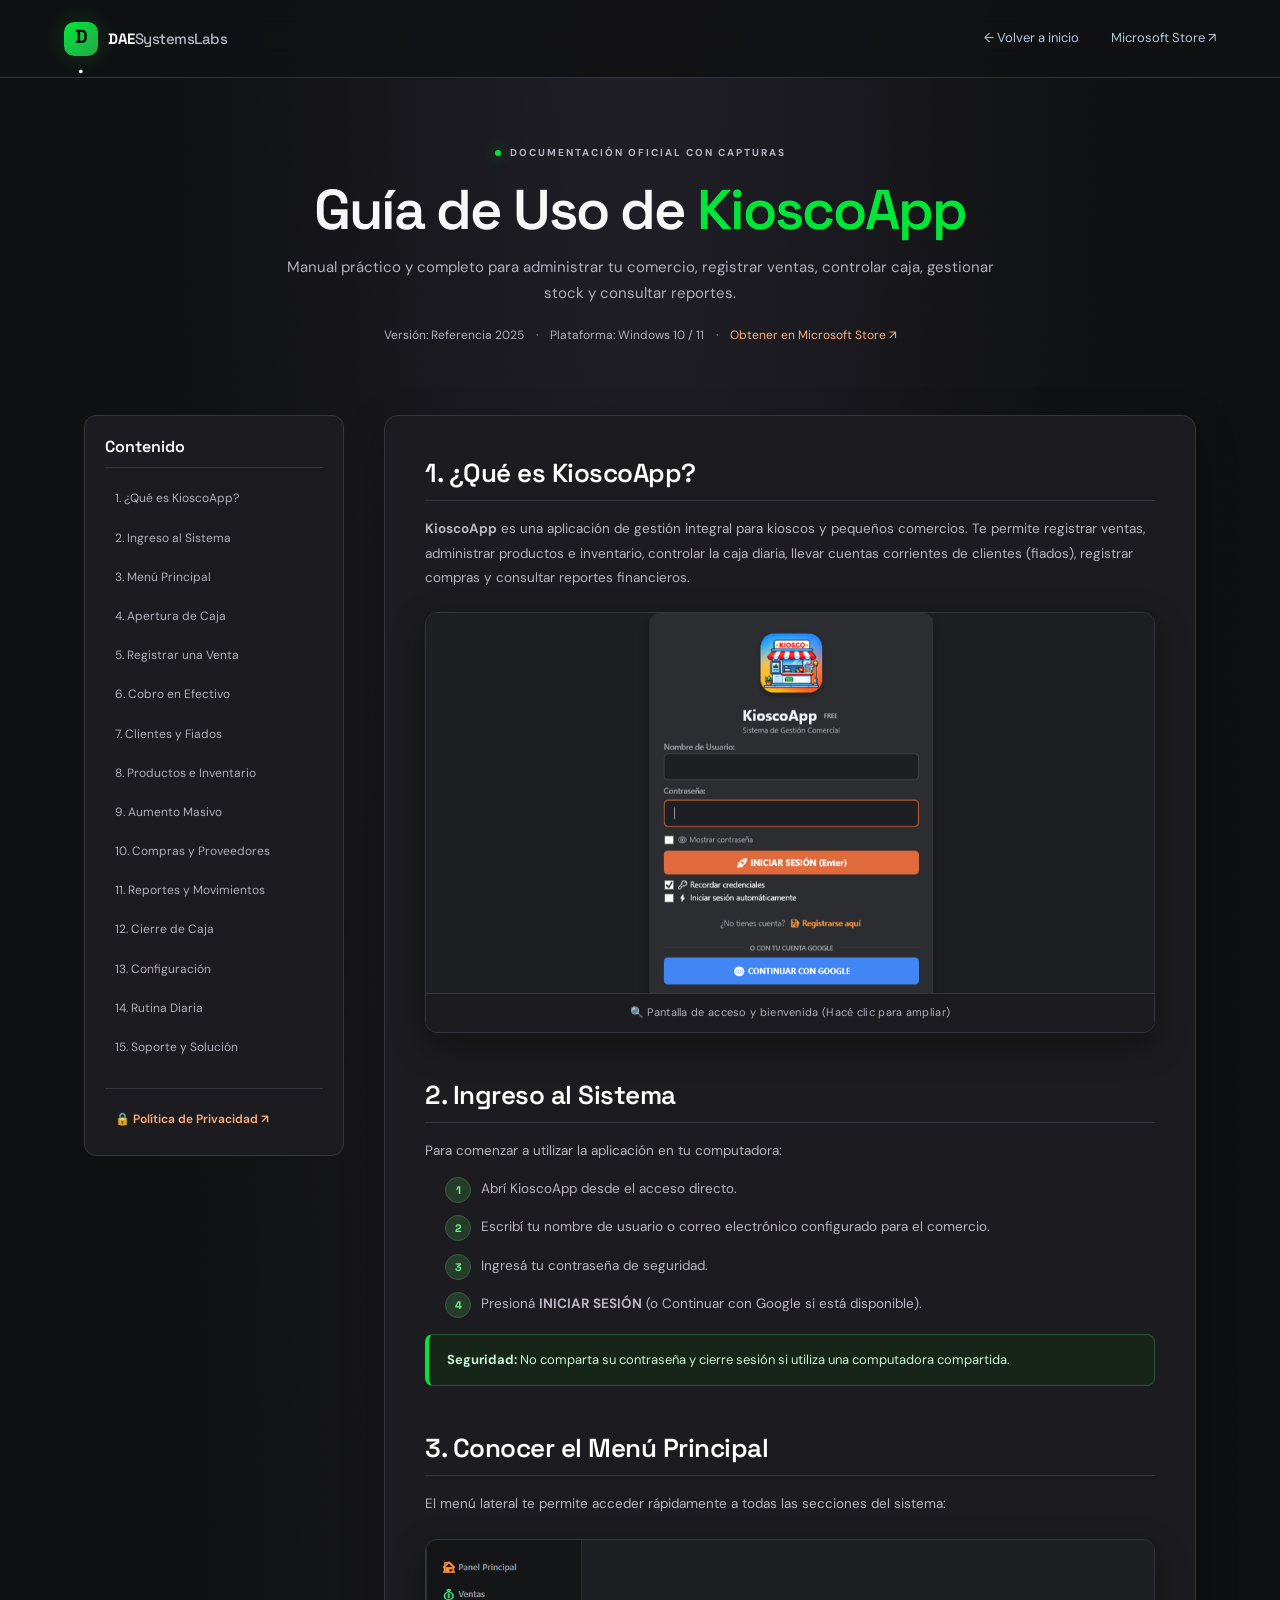
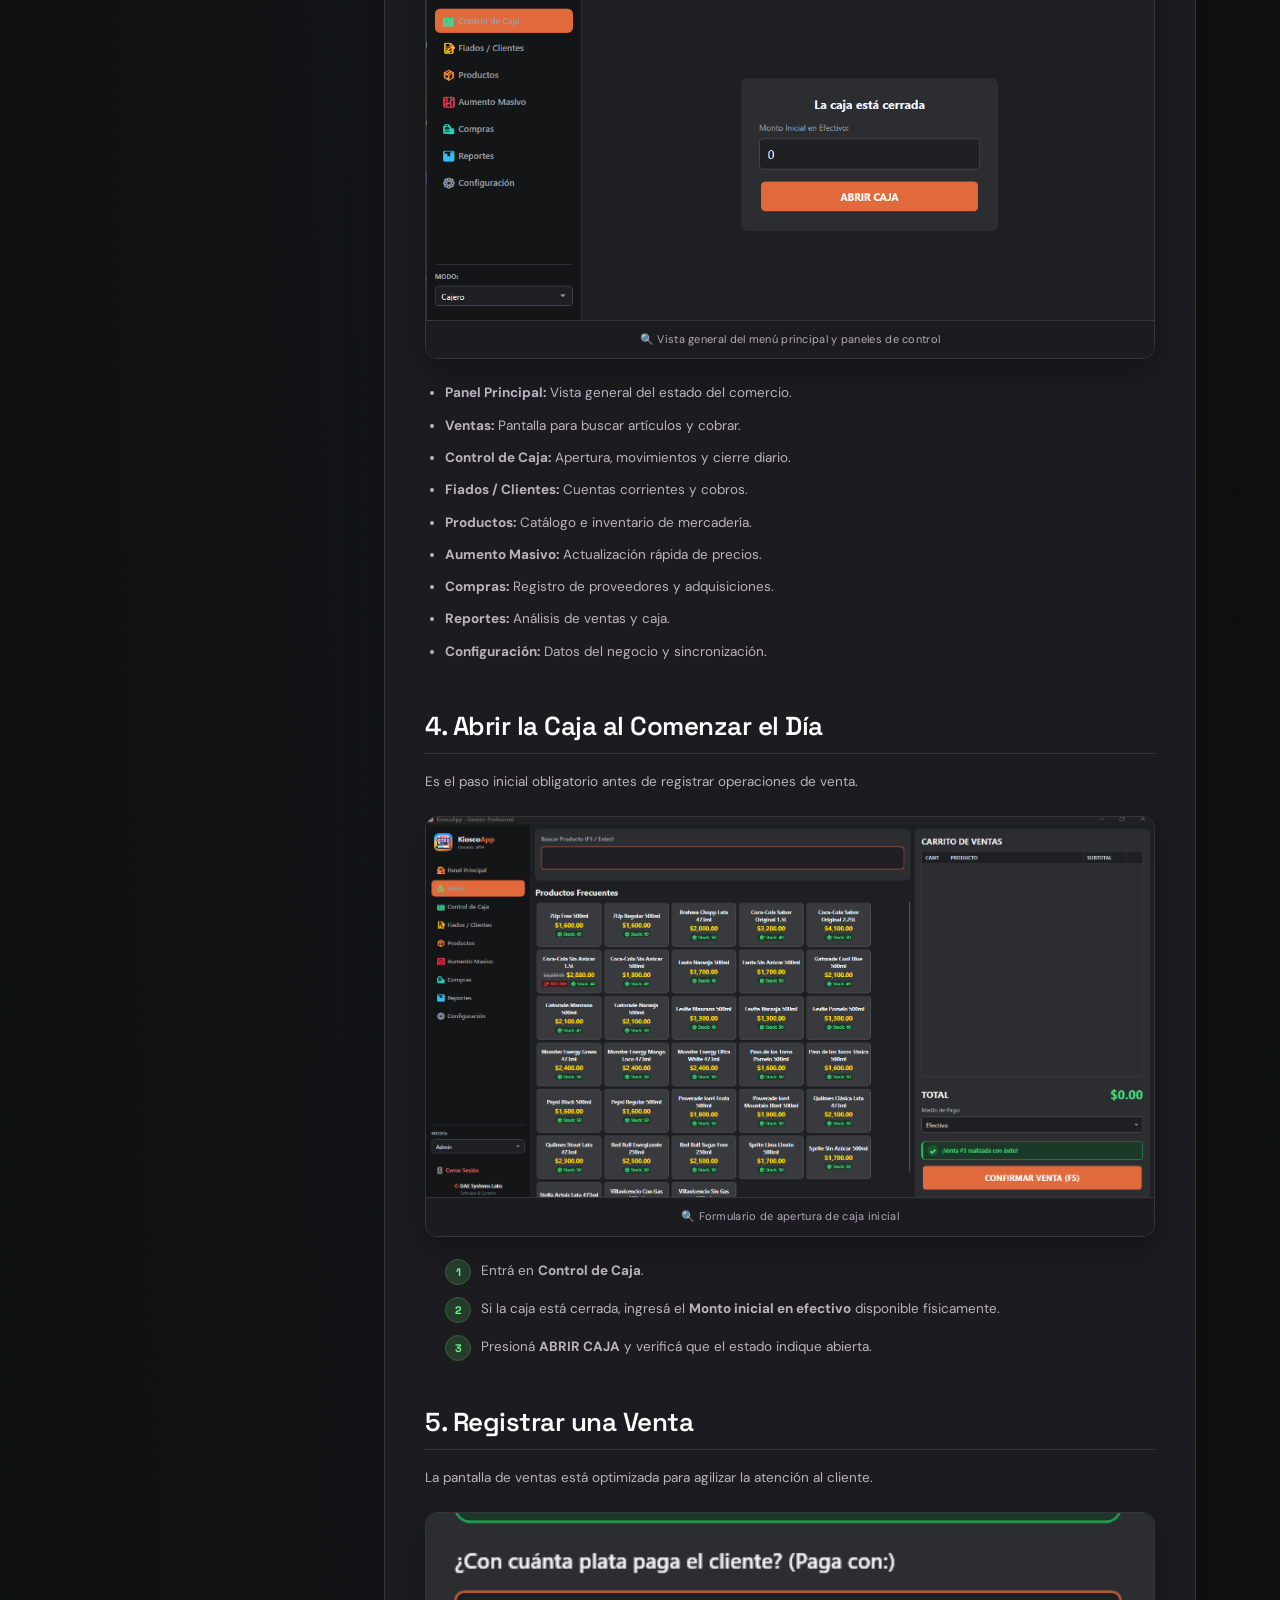
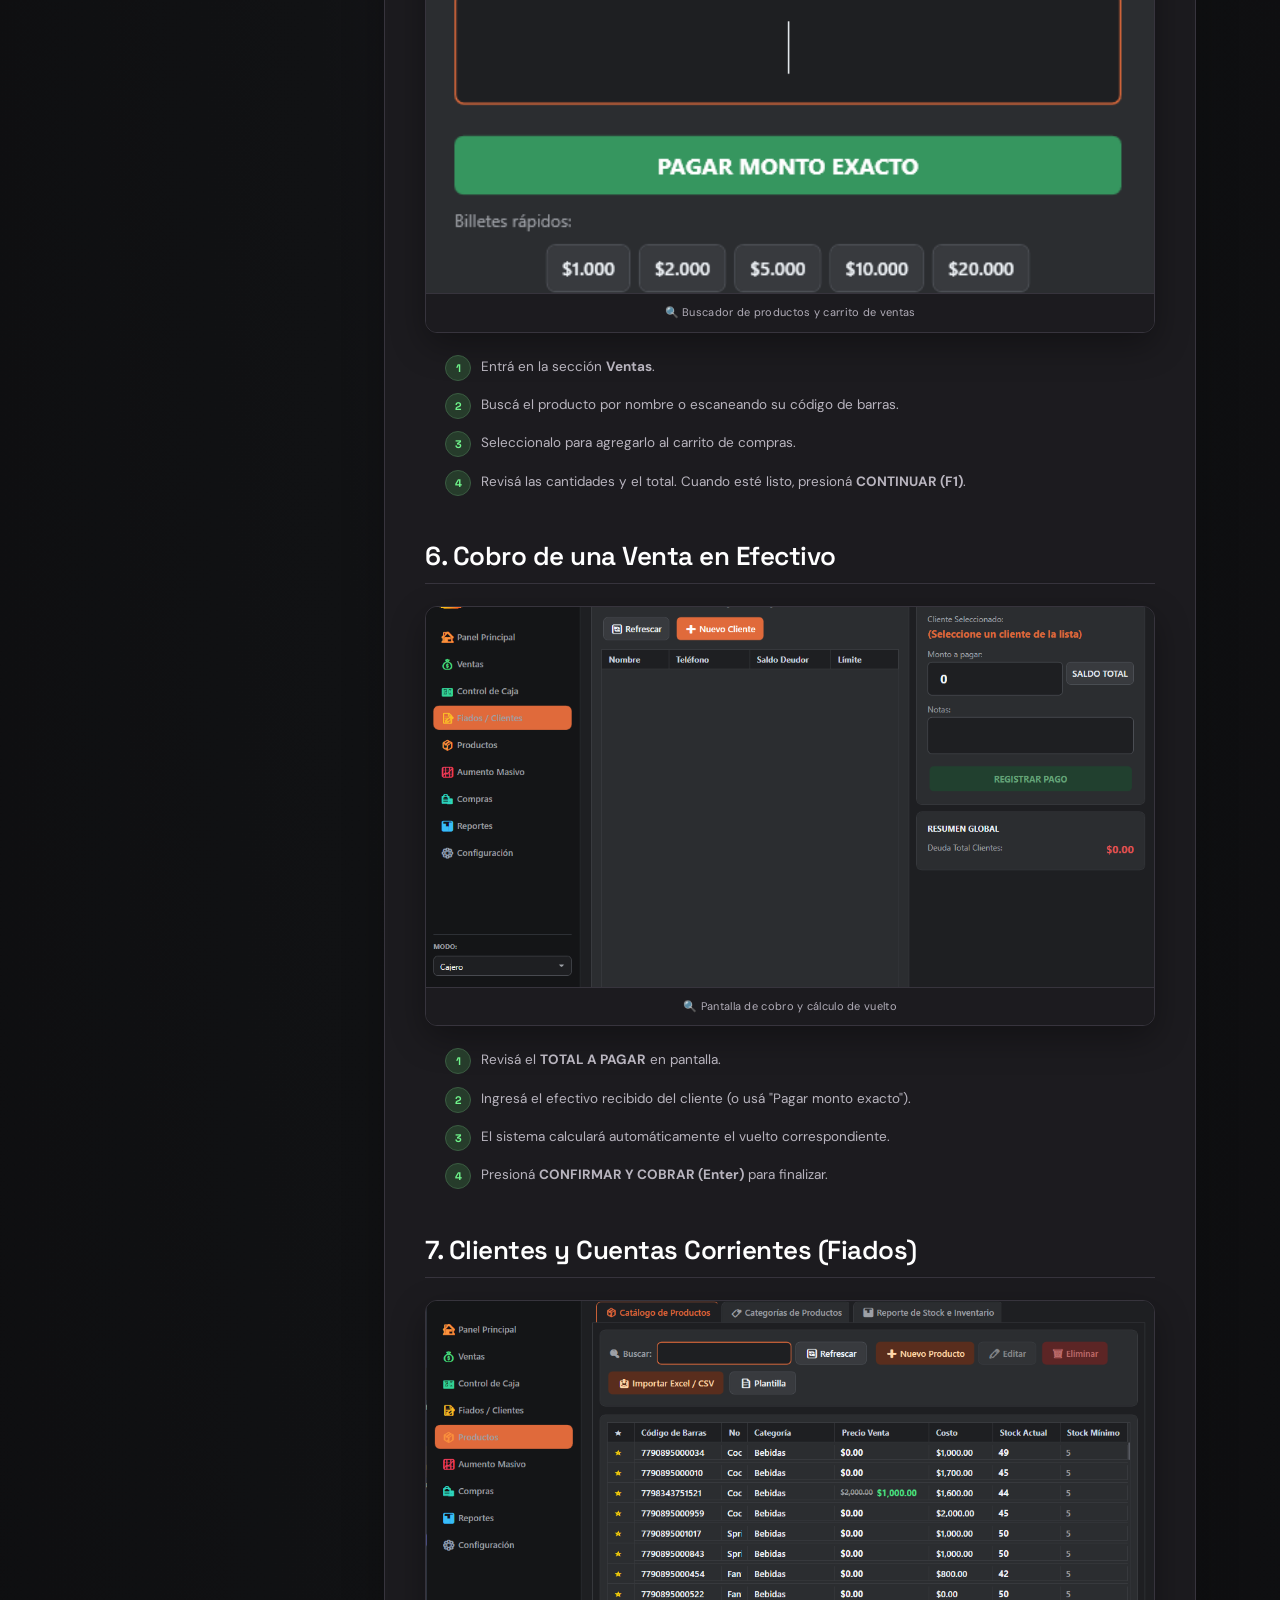
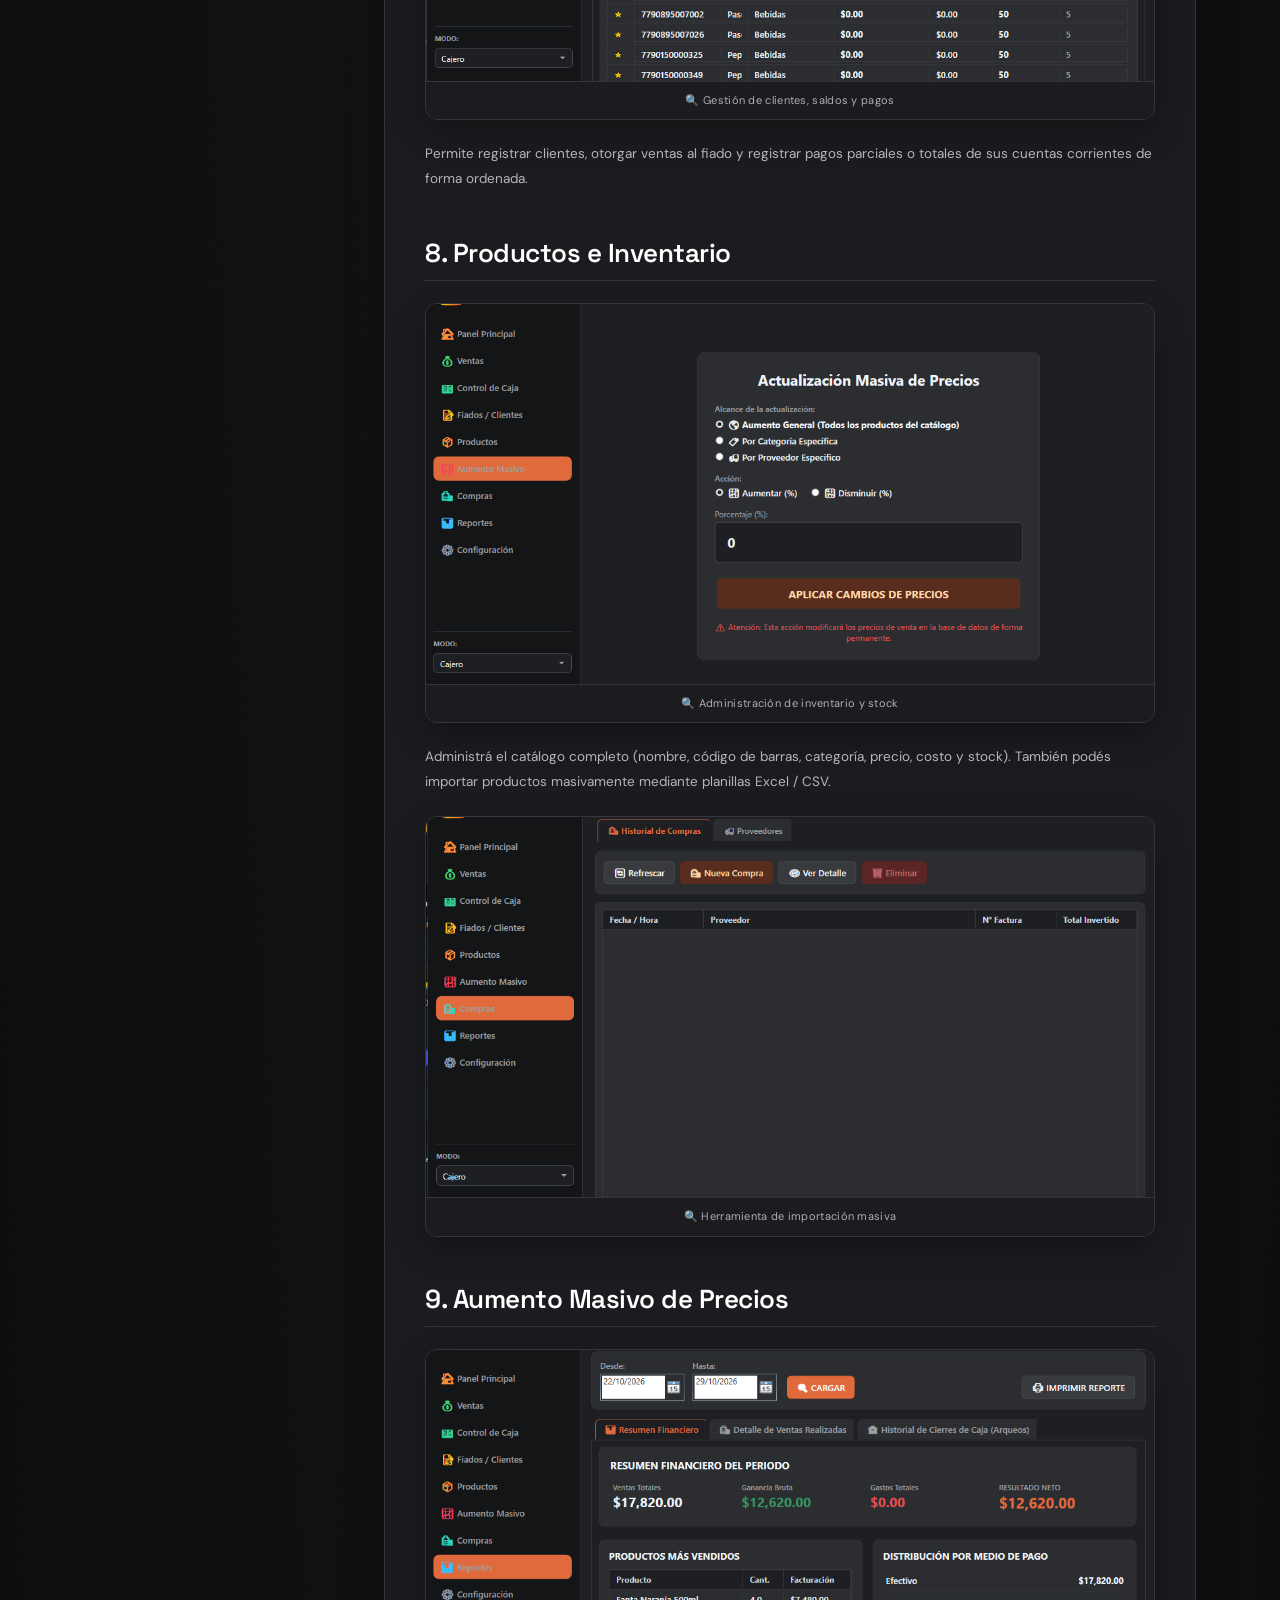
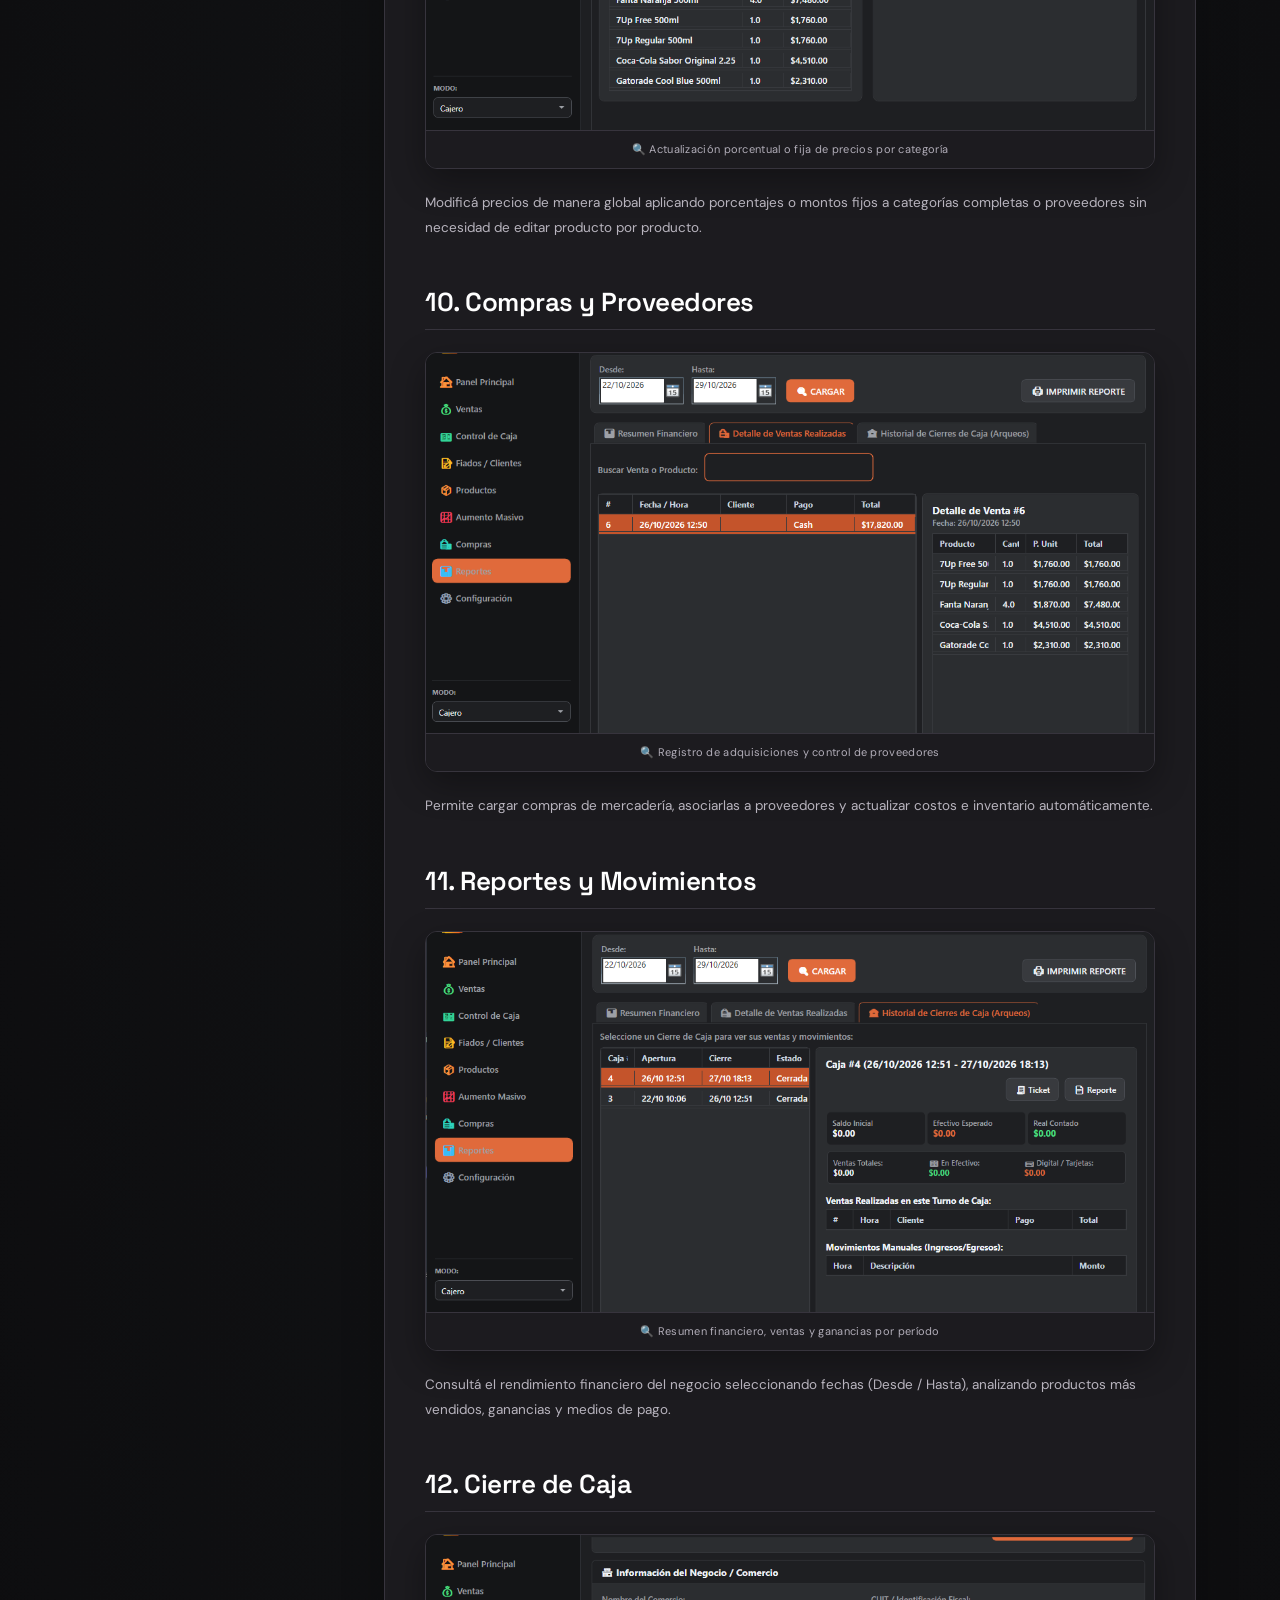
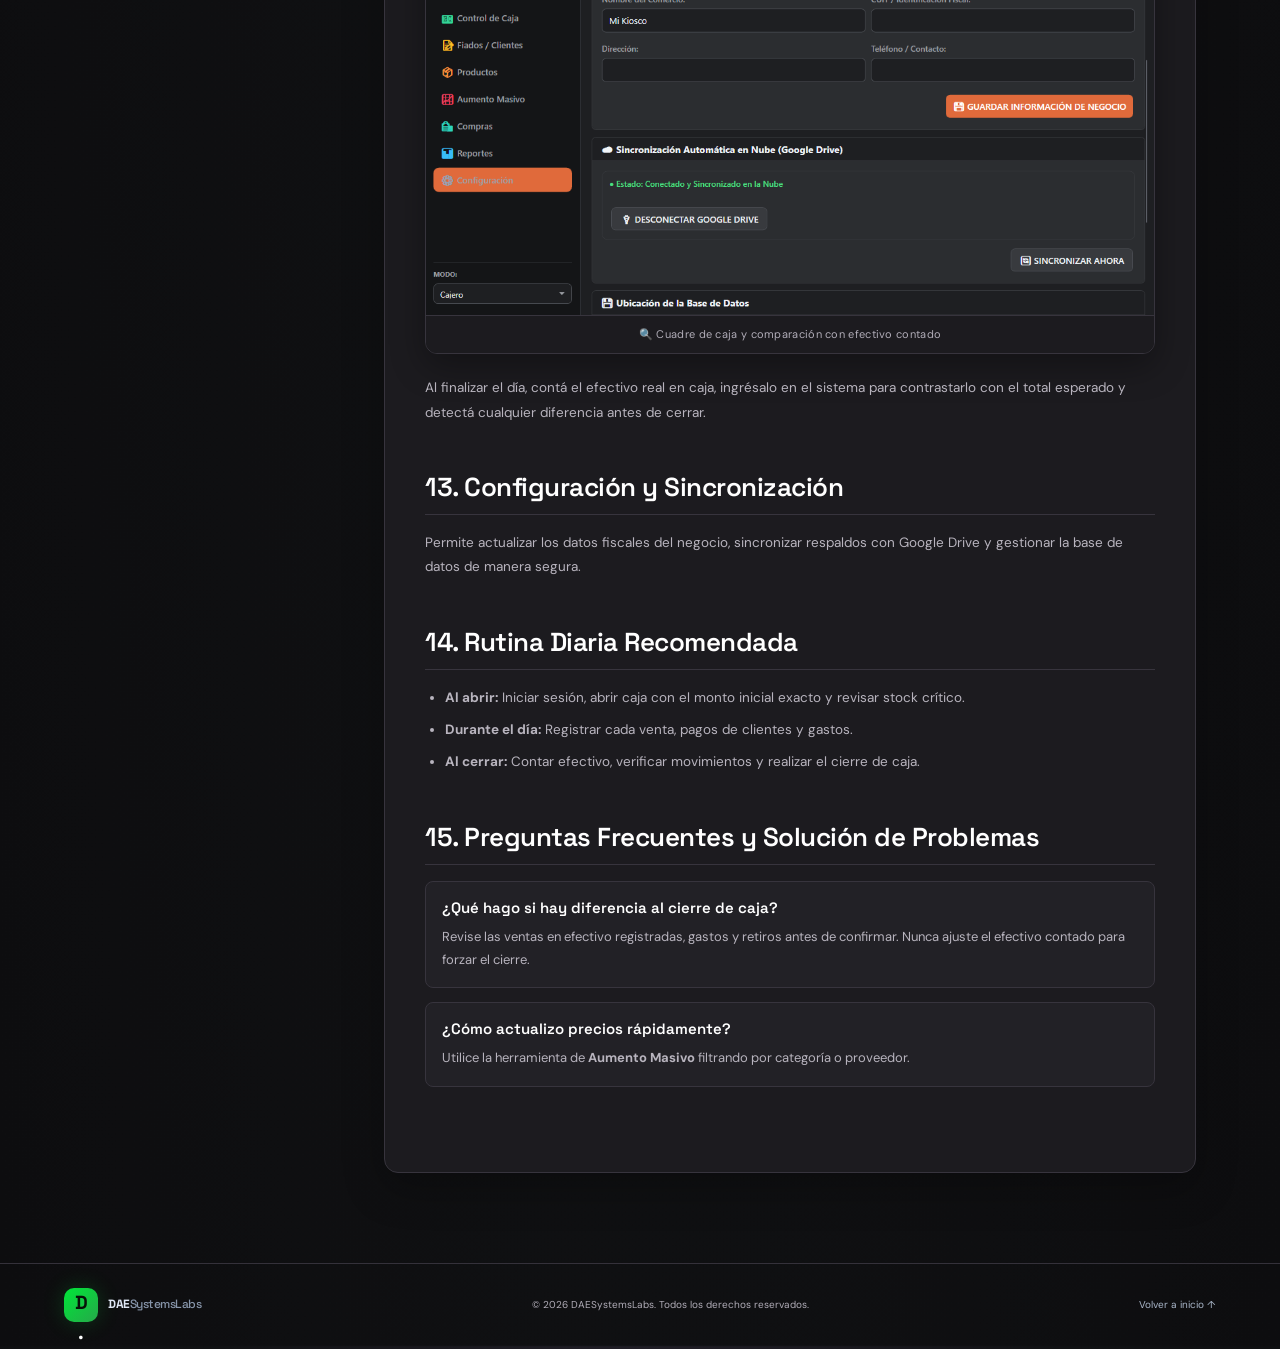
==== guia-kiosco.html @ 185e691c "Add files via upload" ====
<!doctype html>
<html lang="es">
<head>
  <meta charset="utf-8">
  <meta name="viewport" content="width=device-width, initial-scale=1">
  <meta name="theme-color" content="#111214">
  <meta name="description" content="Guía de uso oficial de KioscoApp — Manual práctico para administrar el comercio, vender y controlar la caja.">
  <title>KioscoApp | Guía de Uso y Manual Oficial — DAESystemsLabs</title>
  <link rel="stylesheet" href="estilos.css">
</head>
<body class="kiosk-theme">
  <header class="header">
    <a class="brand" href="index.html" aria-label="DAESystemsLabs, inicio">
      <span class="brand-mark">D<span>.</span></span>
      <span class="brand-name">DAE<span>SystemsLabs</span></span>
    </a>
    <nav class="nav">
      <a href="index.html">← Volver a inicio</a>
      <a href="https://apps.microsoft.com/detail/9pfjp5vvs9h1?hl=es-ES&gl=AR" target="_blank" rel="noopener noreferrer">Microsoft Store ↗</a>
    </nav>
  </header>

  <main class="guide-main">
    <section class="guide-hero">
      <span class="eyebrow"><span class="dot kiosk-dot"></span> DOCUMENTACIÓN OFICIAL CON CAPTURAS</span>
      <h1>Guía de Uso de <span>KioscoApp</span></h1>
      <p>Manual práctico y completo para administrar tu comercio, registrar ventas, controlar caja, gestionar stock y consultar reportes.</p>
      <div class="guide-meta">
        <span>Versión: Referencia 2025</span>
        <span>·</span>
        <span>Plataforma: Windows 10 / 11</span>
        <span>·</span>
        <a href="https://apps.microsoft.com/detail/9pfjp5vvs9h1?hl=es-ES&gl=AR" target="_blank" rel="noopener noreferrer" style="color:#ffad7b">Obtener en Microsoft Store ↗</a>
      </div>
    </section>

    <div class="guide-container">
      <!-- Índice lateral -->
      <aside class="guide-sidebar">
        <h3>Contenido</h3>
        <ul>
          <li><a href="#introduccion">1. ¿Qué es KioscoApp?</a></li>
          <li><a href="#ingreso">2. Ingreso al Sistema</a></li>
          <li><a href="#menu">3. Menú Principal</a></li>
          <li><a href="#caja">4. Apertura de Caja</a></li>
          <li><a href="#ventas">5. Registrar una Venta</a></li>
          <li><a href="#cobro">6. Cobro en Efectivo</a></li>
          <li><a href="#clientes">7. Clientes y Fiados</a></li>
          <li><a href="#productos">8. Productos e Inventario</a></li>
          <li><a href="#aumento">9. Aumento Masivo</a></li>
          <li><a href="#compras">10. Compras y Proveedores</a></li>
          <li><a href="#reportes">11. Reportes y Movimientos</a></li>
          <li><a href="#cierre">12. Cierre de Caja</a></li>
          <li><a href="#config">13. Configuración</a></li>
          <li><a href="#rutina">14. Rutina Diaria</a></li>
          <li><a href="#faq">15. Soporte y Solución</a></li>
        </ul>
        <div style="margin-top:25px;border-top:1px solid var(--line);padding-top:15px;">
          <a href="politica-privacidad.html" style="color:#ffad7b;font-weight:600;display:block;padding:6px 10px;">🔒 Política de Privacidad ↗</a>
        </div>
      </aside>

      <!-- Contenido principal -->
      <article class="guide-content">

        <section id="introduccion" class="guide-section">
          <h2>1. ¿Qué es KioscoApp?</h2>
          <p><strong>KioscoApp</strong> es una aplicación de gestión integral para kioscos y pequeños comercios. Te permite registrar ventas, administrar productos e inventario, controlar la caja diaria, llevar cuentas corrientes de clientes (fiados), registrar compras y consultar reportes financieros.</p>

          <div class="guide-image-container">
            <img src="kiosco-images/image1.png" alt="KioscoApp - Ingreso al sistema" class="guide-screenshot">
            <div class="guide-image-caption">🔍 Pantalla de acceso y bienvenida (Hacé clic para ampliar)</div>
          </div>
        </section>

        <section id="ingreso" class="guide-section">
          <h2>2. Ingreso al Sistema</h2>
          <p>Para comenzar a utilizar la aplicación en tu computadora:</p>
          <ol class="step-list">
            <li>Abrí KioscoApp desde el acceso directo.</li>
            <li>Escribí tu nombre de usuario o correo electrónico configurado para el comercio.</li>
            <li>Ingresá tu contraseña de seguridad.</li>
            <li>Presioná <strong>INICIAR SESIÓN</strong> (o Continuar con Google si está disponible).</li>
          </ol>
          <div class="tip-box kiosk-tip">
            <strong>Seguridad:</strong> No comparta su contraseña y cierre sesión si utiliza una computadora compartida.
          </div>
        </section>

        <section id="menu" class="guide-section">
          <h2>3. Conocer el Menú Principal</h2>
          <p>El menú lateral te permite acceder rápidamente a todas las secciones del sistema:</p>

          <div class="guide-image-container">
            <img src="kiosco-images/image2.png" alt="Menú principal de KioscoApp" class="guide-screenshot">
            <div class="guide-image-caption">🔍 Vista general del menú principal y paneles de control</div>
          </div>

          <ul>
            <li><strong>Panel Principal:</strong> Vista general del estado del comercio.</li>
            <li><strong>Ventas:</strong> Pantalla para buscar artículos y cobrar.</li>
            <li><strong>Control de Caja:</strong> Apertura, movimientos y cierre diario.</li>
            <li><strong>Fiados / Clientes:</strong> Cuentas corrientes y cobros.</li>
            <li><strong>Productos:</strong> Catálogo e inventario de mercadería.</li>
            <li><strong>Aumento Masivo:</strong> Actualización rápida de precios.</li>
            <li><strong>Compras:</strong> Registro de proveedores y adquisiciones.</li>
            <li><strong>Reportes:</strong> Análisis de ventas y caja.</li>
            <li><strong>Configuración:</strong> Datos del negocio y sincronización.</li>
          </ul>
        </section>

        <section id="caja" class="guide-section">
          <h2>4. Abrir la Caja al Comenzar el Día</h2>
          <p>Es el paso inicial obligatorio antes de registrar operaciones de venta.</p>

          <div class="guide-image-container">
            <img src="kiosco-images/image3.png" alt="Apertura de caja" class="guide-screenshot">
            <div class="guide-image-caption">🔍 Formulario de apertura de caja inicial</div>
          </div>

          <ol class="step-list">
            <li>Entrá en <strong>Control de Caja</strong>.</li>
            <li>Si la caja está cerrada, ingresá el <strong>Monto inicial en efectivo</strong> disponible físicamente.</li>
            <li>Presioná <strong>ABRIR CAJA</strong> y verificá que el estado indique abierta.</li>
          </ol>
        </section>

        <section id="ventas" class="guide-section">
          <h2>5. Registrar una Venta</h2>
          <p>La pantalla de ventas está optimizada para agilizar la atención al cliente.</p>

          <div class="guide-image-container">
            <img src="kiosco-images/image4.png" alt="Pantalla de ventas" class="guide-screenshot">
            <div class="guide-image-caption">🔍 Buscador de productos y carrito de ventas</div>
          </div>

          <ol class="step-list">
            <li>Entrá en la sección <strong>Ventas</strong>.</li>
            <li>Buscá el producto por nombre o escaneando su código de barras.</li>
            <li>Seleccionalo para agregarlo al carrito de compras.</li>
            <li>Revisá las cantidades y el total. Cuando esté listo, presioná <strong>CONTINUAR (F1)</strong>.</li>
          </ol>
        </section>

        <section id="cobro" class="guide-section">
          <h2>6. Cobro de una Venta en Efectivo</h2>

          <div class="guide-image-container">
            <img src="kiosco-images/image5.png" alt="Pantalla de cobro" class="guide-screenshot">
            <div class="guide-image-caption">🔍 Pantalla de cobro y cálculo de vuelto</div>
          </div>

          <ol class="step-list">
            <li>Revisá el <strong>TOTAL A PAGAR</strong> en pantalla.</li>
            <li>Ingresá el efectivo recibido del cliente (o usá "Pagar monto exacto").</li>
            <li>El sistema calculará automáticamente el vuelto correspondiente.</li>
            <li>Presioná <strong>CONFIRMAR Y COBRAR (Enter)</strong> para finalizar.</li>
          </ol>
        </section>

        <section id="clientes" class="guide-section">
          <h2>7. Clientes y Cuentas Corrientes (Fiados)</h2>

          <div class="guide-image-container">
            <img src="kiosco-images/image6.png" alt="Clientes y cuentas corrientes" class="guide-screenshot">
            <div class="guide-image-caption">🔍 Gestión de clientes, saldos y pagos</div>
          </div>

          <p>Permite registrar clientes, otorgar ventas al fiado y registrar pagos parciales o totales de sus cuentas corrientes de forma ordenada.</p>
        </section>

        <section id="productos" class="guide-section">
          <h2>8. Productos e Inventario</h2>

          <div class="guide-image-container">
            <img src="kiosco-images/image7.png" alt="Catálogo de productos" class="guide-screenshot">
            <div class="guide-image-caption">🔍 Administración de inventario y stock</div>
          </div>

          <p>Administrá el catálogo completo (nombre, código de barras, categoría, precio, costo y stock). También podés importar productos masivamente mediante planillas Excel / CSV.</p>

          <div class="guide-image-container">
            <img src="kiosco-images/image8.png" alt="Importación de productos" class="guide-screenshot">
            <div class="guide-image-caption">🔍 Herramienta de importación masiva</div>
          </div>
        </section>

        <section id="aumento" class="guide-section">
          <h2>9. Aumento Masivo de Precios</h2>

          <div class="guide-image-container">
            <img src="kiosco-images/image9.png" alt="Aumento masivo de precios" class="guide-screenshot">
            <div class="guide-image-caption">🔍 Actualización porcentual o fija de precios por categoría</div>
          </div>

          <p>Modificá precios de manera global aplicando porcentajes o montos fijos a categorías completas o proveedores sin necesidad de editar producto por producto.</p>
        </section>

        <section id="compras" class="guide-section">
          <h2>10. Compras y Proveedores</h2>

          <div class="guide-image-container">
            <img src="kiosco-images/image10.png" alt="Registro de compras" class="guide-screenshot">
            <div class="guide-image-caption">🔍 Registro de adquisiciones y control de proveedores</div>
          </div>

          <p>Permite cargar compras de mercadería, asociarlas a proveedores y actualizar costos e inventario automáticamente.</p>
        </section>

        <section id="reportes" class="guide-section">
          <h2>11. Reportes y Movimientos</h2>

          <div class="guide-image-container">
            <img src="kiosco-images/image11.png" alt="Reportes del comercio" class="guide-screenshot">
            <div class="guide-image-caption">🔍 Resumen financiero, ventas y ganancias por período</div>
          </div>

          <p>Consultá el rendimiento financiero del negocio seleccionando fechas (Desde / Hasta), analizando productos más vendidos, ganancias y medios de pago.</p>
        </section>

        <section id="cierre" class="guide-section">
          <h2>12. Cierre de Caja</h2>

          <div class="guide-image-container">
            <img src="kiosco-images/image12.png" alt="Cierre de caja" class="guide-screenshot">
            <div class="guide-image-caption">🔍 Cuadre de caja y comparación con efectivo contado</div>
          </div>

          <p>Al finalizar el día, contá el efectivo real en caja, ingrésalo en el sistema para contrastarlo con el total esperado y detectá cualquier diferencia antes de cerrar.</p>
        </section>

        <section id="config" class="guide-section">
          <h2>13. Configuración y Sincronización</h2>
          <p>Permite actualizar los datos fiscales del negocio, sincronizar respaldos con Google Drive y gestionar la base de datos de manera segura.</p>
        </section>

        <section id="rutina" class="guide-section">
          <h2>14. Rutina Diaria Recomendada</h2>
          <ul>
            <li><strong>Al abrir:</strong> Iniciar sesión, abrir caja con el monto inicial exacto y revisar stock crítico.</li>
            <li><strong>Durante el día:</strong> Registrar cada venta, pagos de clientes y gastos.</li>
            <li><strong>Al cerrar:</strong> Contar efectivo, verificar movimientos y realizar el cierre de caja.</li>
          </ul>
        </section>

        <section id="faq" class="guide-section">
          <h2>15. Preguntas Frecuentes y Solución de Problemas</h2>
          <div class="faq-item">
            <h4>¿Qué hago si hay diferencia al cierre de caja?</h4>
            <p>Revise las ventas en efectivo registradas, gastos y retiros antes de confirmar. Nunca ajuste el efectivo contado para forzar el cierre.</p>
          </div>
          <div class="faq-item">
            <h4>¿Cómo actualizo precios rápidamente?</h4>
            <p>Utilice la herramienta de <strong>Aumento Masivo</strong> filtrando por categoría o proveedor.</p>
          </div>
        </section>

      </article>
    </div>
  </main>

  <footer class="footer">
    <a class="brand" href="index.html">
      <span class="brand-mark">D<span>.</span></span>
      <span class="brand-name">DAE<span>SystemsLabs</span></span>
    </a>
    <span>© <span id="year"></span> DAESystemsLabs. Todos los derechos reservados.</span>
    <a href="index.html">Volver a inicio ↑</a>
  </footer>

  <!-- Lightbox Modal -->
  <div class="screenshot-modal" id="screenshotModal" role="dialog" aria-hidden="true">
    <div class="modal-backdrop" id="modalBackdrop"></div>
    <div class="modal-content">
      <button class="modal-close" id="modalClose" aria-label="Cerrar">&times;</button>
      <img id="modalImg" src="" alt="Captura ampliada">
      <div class="modal-caption" id="modalCaption"></div>
    </div>
  </div>

  <script>
    document.getElementById('year').textContent = new Date().getFullYear();

    const modal = document.getElementById('screenshotModal');
    const modalImg = document.getElementById('modalImg');
    const modalCaption = document.getElementById('modalCaption');
    const modalClose = document.getElementById('modalClose');
    const modalBackdrop = document.getElementById('modalBackdrop');

    document.querySelectorAll('.guide-screenshot').forEach(img => {
      img.addEventListener('click', () => {
        modalImg.src = img.src;
        modalCaption.textContent = img.alt || 'Captura de KioscoApp';
        modal.classList.add('open');
        modal.setAttribute('aria-hidden', 'false');
      });
    });

    function closeModal() {
      modal.classList.remove('open');
      modal.setAttribute('aria-hidden', 'true');
      modalImg.src = '';
    }

    modalClose.addEventListener('click', closeModal);
    modalBackdrop.addEventListener('click', closeModal);
    document.addEventListener('keydown', (e) => {
      if (e.key === 'Escape') closeModal();
    });
  </script>
</body>
</html>
---- estilos.css ----
@import url('https://fonts.googleapis.com/css2?family=DM+Sans:wght@400;500;600;700&family=Space+Grotesk:wght@400;500;600;700&display=swap');
:root{
 --bg:#111214; --panel:#1c1b1f; --panel2:#252329; --text:#f7f7fa; --muted:#b1adb8; --line:#37343d;
 --blue:#7c9cff; --blue2:#5b7df5; --mint:#00e638; --brand-accent:#8b5cf6; --max:1160px;
}
*{box-sizing:border-box}
html{scroll-behavior:smooth;scroll-padding-top:90px}
body{margin:0;background:radial-gradient(ellipse at 50% -20%,#24212b 0%,#111214 48%,#0d0d0f 100%);color:var(--text);font-family:'DM Sans',sans-serif;line-height:1.6}
a{color:inherit;text-decoration:none}
button{font:inherit;cursor:pointer}

.header{height:78px;display:flex;align-items:center;justify-content:space-between;padding:0 max(5vw,24px);border-bottom:1px solid #34313a;background:rgba(17,18,20,.9);backdrop-filter:blur(16px);position:sticky;top:0;z-index:20}
.brand{display:flex;align-items:center;gap:10px;font-family:'Space Grotesk',sans-serif;font-weight:700}
.brand-mark{width:34px;height:34px;border-radius:10px;background:linear-gradient(135deg,#00e638,#26a84a);display:grid;place-items:center;font-size:19px;color:#071008;box-shadow:0 0 22px #00e63830}
.brand-mark span{color:#fff}
.brand-name{font-size:15px;letter-spacing:-.5px}
.brand-name span{color:#b8b4c0;font-weight:500}
.nav{display:flex;gap:32px;color:#b9c4d5;font-size:13px}
.nav a:hover,.footer a:hover{color:#fff}
.menu-toggle{display:none;background:none;border:1px solid var(--line);color:white;border-radius:8px;padding:7px 10px}

.hero{max-width:var(--max);margin:auto;min-height:610px;padding:95px 24px 80px;display:grid;grid-template-columns:1.03fr .97fr;align-items:center;gap:45px}
.hero-content{max-width:570px}
.eyebrow{font-size:10px;letter-spacing:2px;color:#b8b3c1;font-weight:700;display:inline-flex;align-items:center;gap:9px}
.dot{width:6px;height:6px;border-radius:50%;background:#00e638;box-shadow:0 0 14px #00e638aa}
.hero h1{font:600 clamp(42px,5.4vw,68px)/1.08 'Space Grotesk',sans-serif;letter-spacing:-3px;margin:22px 0}
.hero h1 span{background:linear-gradient(90deg,#00e638,#6ee7a0);-webkit-background-clip:text;background-clip:text;color:transparent}
.hero p{font-size:16px;color:#b8b4be;max-width:500px;line-height:1.8}
.hero-actions{display:flex;gap:12px;flex-wrap:wrap;margin-top:30px}
.btn{border:0;border-radius:9px;padding:13px 17px;display:inline-flex;align-items:center;justify-content:center;gap:18px;font-size:13px;font-weight:700;transition:transform .2s,filter .2s,box-shadow .2s}
.btn-primary{background:linear-gradient(135deg,#00e638,#55f477);color:#071108;box-shadow:0 7px 22px #00e63824}
.btn-primary:hover{background:linear-gradient(135deg,#50f36d,#9af7ad);box-shadow:0 10px 28px #00e63845;transform:translateY(-2px);filter:saturate(1.15)}
.btn-ghost{border:1px solid #514b5a;color:#f2edf8;background:#242229}
.btn-ghost:hover{border-color:#a78bfa;background:#30283d;color:#fff}
.hero-note{margin-top:27px;color:#748198;font-size:11px}
.hero-note span,.check{color:#70f58b}
.hero-art{height:390px;position:relative;display:grid;place-items:center}
.orbit{position:absolute;border:1px solid #37343d;border-radius:50%;transform:rotate(-24deg)}
.orbit-one{width:390px;height:270px}
.orbit-two{width:470px;height:330px;border-color:#2c2933}
.app-window{width:min(390px,90%);height:270px;background:#1c1b1f;border:1px solid #38383f;border-radius:15px;box-shadow:0 30px 90px #0008;overflow:hidden;transform:rotate(-3deg);position:relative;z-index:2}
.window-top{height:37px;border-bottom:1px solid #37343d;display:flex;align-items:center;gap:5px;padding:0 12px;color:#8998b0;font-size:10px}
.window-top span{width:6px;height:6px;border-radius:50%;background:#526078}
.window-top b{margin-left:9px;font-weight:500}
.window-body{display:flex;height:calc(100% - 37px)}
.side-line{width:45px;border-right:1px solid #37343d;background:#17171a}
.dash-main{padding:22px 20px;flex:1}
.dash-label{font-size:7px;letter-spacing:1.4px;color:#72819b}
.dash-title{font:600 21px 'Space Grotesk';margin:3px 0 15px}
.dash-bars{display:flex;gap:5px;margin-bottom:17px}
.dash-bars i{height:4px;border-radius:5px;background:#3b4a63;width:24%}
.dash-bars i:first-child{background:#bdbdc5;width:40%}
.dash-card{height:47px;border:1px solid #37343d;background:#252329;border-radius:8px;margin-top:7px;display:flex;align-items:center;padding:0 9px;gap:9px}
.mini-icon{width:25px;height:25px;border-radius:6px;background:#35353b;color:#d2d2d8;display:grid;place-items:center;font-size:13px}
.dash-card b,.dash-card small{display:block;font-size:9px}
.dash-card small{color:#8392a9;font-size:7px}
.check{margin-left:auto;font-size:12px}
.float-chip{position:absolute;background:#29252f;border:1px solid #51445f;padding:9px 13px;border-radius:9px;font-size:10px;color:#f1eafa;z-index:3;box-shadow:0 12px 35px #0007}
.float-chip span{color:#c4a7ff;margin-right:7px}
.chip-top{top:43px;right:5px}
.chip-bottom{bottom:36px;left:0}

.section{max-width:var(--max);margin:auto;padding:70px 24px 90px}
.apps-section{border-top:1px solid #34313a}
.section-heading{display:flex;justify-content:space-between;align-items:end;gap:30px;margin-bottom:32px}
.section-heading h2,.about-section h2,.contact-section h2{font:600 38px/1.15 'Space Grotesk';letter-spacing:-1.5px;margin:10px 0 0}
.section-heading>p{color:var(--muted);max-width:390px;font-size:13px;margin:0 0 5px}

.app-grid{display:grid;grid-template-columns:repeat(3,1fr);gap:18px}
.app-card{background:linear-gradient(180deg,#222126,#1a191d);border:1px solid #39363f;border-radius:15px;overflow:hidden;transition:.25s}
.app-card:hover{transform:translateY(-4px);border-color:#5a5365;box-shadow:0 18px 48px #0006}

/* Visual container for portadas & fallback */
.app-visual{height:190px;position:relative;overflow:hidden;display:grid;place-items:center;background:#17171a}
.app-screenshot{width:100%;height:100%;object-fit:cover;position:absolute;inset:0;z-index:2;cursor:pointer;transition:transform .3s}
.app-screenshot:hover{transform:scale(1.02)}
.visual-fallback{position:absolute;inset:0;display:grid;place-items:center;padding:16px}
.visual-tag{position:absolute;bottom:13px;left:15px;font-size:8px;letter-spacing:1.5px;font-weight:700;z-index:3;background:rgba(10,10,12,.75);padding:3px 7px;border-radius:4px;backdrop-filter:blur(4px)}
.screenshot-zoom-btn{position:absolute;top:12px;right:12px;background:rgba(0,0,0,.65);border:1px solid rgba(255,255,255,.15);color:#fff;font-size:10px;padding:5px 9px;border-radius:6px;z-index:4;opacity:0;transition:.2s;backdrop-filter:blur(4px)}
.app-visual:hover .screenshot-zoom-btn{opacity:1}
.screenshot-zoom-btn:hover{background:rgba(0,0,0,.85);border-color:var(--mint)}

/* App cover window mockup styles */
.app-cover-window{width:100%;max-width:270px;background:#151d17;border:1px solid #2d4533;border-radius:10px;box-shadow:0 15px 40px #0005;overflow:hidden}
.kiosk-window{background:#221815;border-color:#54372c}
.cover-topbar{height:28px;background:#101712;border-bottom:1px solid #223326;display:flex;align-items:center;gap:4px;padding:0 10px;color:#7aa084;font-size:8px}
.kiosk-window .cover-topbar{background:#1a120f;border-color:#3d2720;color:#c49682}
.cover-topbar span{width:5px;height:5px;border-radius:50%;background:#3c5e46}
.kiosk-window .cover-topbar span{background:#7a4f3e}
.cover-topbar b{margin-left:6px;font-weight:600}
.cover-content{padding:14px}
.cover-badge{font-size:7px;letter-spacing:1px;color:#70f58b;font-weight:700;margin-bottom:6px}
.kiosk-window .cover-badge{color:#ffad7b}
.cover-macro-box{background:#1b281e;border:1px solid #2d4533;border-radius:6px;padding:8px 10px;display:flex;align-items:center;justify-content:space-between;margin-bottom:8px}
.macro-key{background:#263c2b;color:#a3fbc0;padding:2px 6px;border-radius:4px;font:700 10px 'Space Grotesk'}
.macro-wave{display:flex;gap:3px;align-items:center}
.macro-wave i{width:3px;height:12px;background:#52b778;border-radius:2px}
.macro-wave i:nth-child(2){height:18px}
.macro-wave i:nth-child(3){height:8px}
.macro-wave i:nth-child(4){height:15px}
.macro-wave i:nth-child(5){height:10px}
.cover-status-row{display:flex;align-items:center;gap:6px;font-size:9px;color:#a8cbb2}
.dot-green{width:6px;height:6px;border-radius:50%;background:#00e638;box-shadow:0 0 8px #00e638}

.kiosk-stat-card{background:#2a1e19;border:1px solid #54372c;border-radius:6px;padding:10px;text-align:center;margin-bottom:8px}
.kiosk-stat-card small{display:block;font-size:7px;color:#d9a58f;letter-spacing:1px}
.kiosk-stat-card b{display:block;font:700 20px 'Space Grotesk';color:#ffccb3;margin-top:2px}
.kiosk-items-row{display:flex;justify-content:space-between;font-size:9px;color:#d4ab98}

.visual-xtecla{background:radial-gradient(ellipse at 50% 45%,#202b22 0,#171c18 48%,#121413 100%)}
.visual-grid{position:absolute;inset:0;background-image:linear-gradient(#00e63810 1px,transparent 1px),linear-gradient(90deg,#00e63810 1px,transparent 1px);background-size:22px 22px}

.visual-kiosco{background:radial-gradient(ellipse at 50% 50%,#4a3024,#2b211b 52%,#171513)}

.visual-alacarta{background:radial-gradient(ellipse at center,#26364a,#1b2432 55%,#14171d)}
.plate{width:115px;height:115px;border:7px solid #a6b5c8;border-radius:50%;background:radial-gradient(circle,#26384c 0 55%,#c6d0dc 56% 62%,#71849b 63%);display:grid;place-items:center;box-shadow:0 15px 30px #0005;transform:rotate(-12deg)}
.plate span{font-size:30px;color:#e9c7a4}
.plate i{position:absolute;width:45px;height:4px;border-radius:5px;background:#d7b18f;transform:rotate(35deg)}
.spark{position:absolute;color:#9bc7fa}
.spark-1{top:38px;right:29%;font-size:21px}
.spark-2{bottom:45px;left:29%;font-size:13px}

.app-info{padding:19px 19px 18px;background:linear-gradient(180deg,#222126,#1b1a1e)}
.app-title-row{display:flex;align-items:center;justify-content:space-between;gap:8px}
.app-title-row h3{font:600 21px 'Space Grotesk';margin:0;letter-spacing:-.5px}
.status{font-size:9px;border-radius:20px;padding:4px 8px;white-space:nowrap}
.app-info>p{color:#bbb6c2;font-size:12px;line-height:1.7;min-height:61px;margin:12px 0}
.tag-row{display:flex;gap:6px;flex-wrap:wrap;margin-bottom:19px}
.tag-row span{border:1px solid #45414b;background:#29272d;color:#d0cbd7;border-radius:5px;padding:4px 7px;font-size:9px}
.card-actions{display:flex;align-items:center;gap:13px;flex-wrap:wrap}
.btn-small{padding:10px 12px;font-size:10px;gap:12px}
.text-link{background:none;border:0;color:#d4cfdb;font-size:11px;padding:5px 0}
.text-link:hover{color:#fff}
.btn-disabled{background:#273246;color:#76849b;cursor:not-allowed}
.details{display:none;border-top:1px solid #39363f;margin-top:18px;padding-top:16px;color:#c0bbc7;font-size:11px}
.details.open{display:block;animation:fadein .2s}
.details h4{color:#fff;font-size:13px;margin:0 0 8px}
.details p{margin:0 0 10px}
.details ul{padding-left:17px;line-height:1.9}
.detail-foot{display:flex;justify-content:space-between;border-top:1px solid #39363f;padding-top:10px;margin-top:12px}
.detail-foot span{color:#d2b48f}
.store-note{font-size:11px;color:#b1adb8;margin:22px 0 0}
.store-note span{color:#a78bfa;margin-right:6px}

.about-section{background:linear-gradient(120deg,#1d1b21,#171619);border-top:1px solid #34313a;border-bottom:1px solid #34313a}
.about-inner{max-width:var(--max);margin:auto;padding:75px 24px;display:grid;grid-template-columns:120px 1fr 130px;gap:45px;align-items:center}
.about-symbol{width:94px;height:94px;border:1px solid #51495d;border-radius:25px;display:grid;place-items:center;font:700 33px 'Space Grotesk';color:#00e638;background:linear-gradient(145deg,#28252e,#171619);box-shadow:0 12px 35px #0005}
.about-symbol span{color:#a78bfa}
.about-section h2{font-size:34px;margin:12px 0}
.about-section h2 span{color:#a78bfa}
.about-section p{font-size:12px;color:#bcb7c3;max-width:570px;line-height:1.9}
.light-link{display:inline-block;margin-top:9px;color:#aabaff}
.about-stat{border-left:1px solid #37343d;padding-left:27px}
.about-stat b{font:600 44px 'Space Grotesk';display:block;color:#e9efff}
.about-stat span{font-size:10px;color:#8c9bb0;line-height:1.6}

.contact-section{max-width:var(--max);margin:auto;padding:70px 24px;display:flex;justify-content:space-between;align-items:center;gap:30px}
.contact-section h2{font-size:30px}
.contact-section p{font-size:12px;color:#b1adb8;margin-bottom:0}

.footer{border-top:1px solid #34313a;padding:24px max(5vw,24px);display:flex;align-items:center;justify-content:space-between;gap:20px;color:#b1adb8;font-size:10px}
.footer .brand-name{color:#dfe7f5;font-size:12px}
.footer .brand-name span{color:#8795aa}
.footer>a:last-child{color:#aab7ca}

/* Lightbox Modal */
.screenshot-modal{position:fixed;inset:0;z-index:100;display:grid;place-items:center;opacity:0;pointer-events:none;transition:opacity .25s}
.screenshot-modal.open{opacity:1;pointer-events:auto}
.modal-backdrop{position:absolute;inset:0;background:rgba(0,0,0,.85);backdrop-filter:blur(8px)}
.modal-content{position:relative;max-width:90vw;max-height:90vh;background:#1b1b1f;border:1px solid #3e3b46;border-radius:12px;padding:16px;box-shadow:0 25px 60px #000;z-index:2;display:flex;flex-direction:column;align-items:center}
.modal-content img{max-width:85vw;max-height:75vh;object-fit:contain;border-radius:8px}
.modal-close{position:absolute;top:10px;right:14px;background:none;border:0;color:#fff;font-size:26px;cursor:pointer;padding:4px 8px;line-height:1}
.modal-caption{margin-top:12px;font-size:13px;color:#d0cbd7}

.toast{position:fixed;bottom:22px;left:50%;transform:translate(-50%,20px);background:#29252f;border:1px solid #66527a;color:#fff;padding:12px 17px;border-radius:9px;font-size:12px;opacity:0;pointer-events:none;transition:.25s;z-index:30;max-width:90vw}
.toast.show{opacity:1;transform:translate(-50%,0)}

@keyframes fadein{from{opacity:0;transform:translateY(4px)}to{opacity:1;transform:none}}

/* Accent colors per product */
.app-card:nth-child(1) .btn-primary{background:linear-gradient(135deg,#00e638,#55f477);color:#071108;box-shadow:0 6px 20px #00e63828}
.app-card:nth-child(1) .btn-primary:hover{background:linear-gradient(135deg,#55f477,#a0ffb3);box-shadow:0 9px 26px #00e63855}
.app-card:nth-child(1) .status-live{color:#8dffa3;background:#15331c;border-color:#28753a}
.app-card:nth-child(1) .visual-tag{color:#6cf58b}
.app-card:nth-child(1) .details .detail-foot span{color:#6cf58b}

.app-card:nth-child(2) .btn-primary{background:linear-gradient(135deg,#ff7a32,#ffb04a);color:#241106;box-shadow:0 6px 20px #ff873028}
.app-card:nth-child(2) .btn-primary:hover{background:linear-gradient(135deg,#ff9a58,#ffd078);box-shadow:0 9px 26px #ff873055}
.app-card:nth-child(2) .status-live{color:#ffc19b;background:#3a2418;border-color:#80502e}
.app-card:nth-child(2) .visual-tag{color:#ffad7b}
.app-card:nth-child(2) .details .detail-foot span{color:#ffad7b}

.app-card:nth-child(3) .btn-primary{background:linear-gradient(135deg,#60a5fa,#38bdf8);color:#071522}
.app-card:nth-child(3) .btn-primary:hover{background:linear-gradient(135deg,#93c5fd,#7dd3fc)}
.app-card:nth-child(3) .status-soon{color:#a9d8ff;background:#172b3c;border-color:#315d7d}
.app-card:nth-child(3) .visual-tag{color:#93c5fd}

@media(max-width:850px){
  .hero{grid-template-columns:1fr;padding-top:70px;gap:15px}
  .hero-content{max-width:650px}
  .hero-art{height:340px}
  .app-grid{grid-template-columns:repeat(2,1fr)}
  .app-card-soon{grid-column:span 2}
  .section-heading{align-items:start;flex-direction:column;gap:10px}
  .about-inner{grid-template-columns:85px 1fr;gap:25px}
  .about-stat{grid-column:2;border-left:0;border-top:1px solid #37343d;padding:15px 0 0;display:flex;gap:12px;align-items:center}
  .about-stat b{font-size:32px}
  .about-stat span br{display:none}
}

/* Guide Page Styles */
.guide-main{max-width:var(--max);margin:auto;padding:40px 24px 90px}
.guide-hero{text-align:center;max-width:750px;margin:0 auto 50px;padding:20px 0}
.guide-hero h1{font:600 clamp(36px,4.5vw,56px)/1.1 'Space Grotesk';margin:15px 0;letter-spacing:-2px}
.guide-hero h1 span{color:var(--mint)}
.guide-hero p{color:var(--muted);font-size:15px;line-height:1.7}
.guide-meta{display:flex;justify-content:center;align-items:center;gap:12px;margin-top:20px;font-size:12px;color:var(--muted);flex-wrap:wrap}

.guide-container{display:grid;grid-template-columns:260px 1fr;gap:40px;align-items:start}
.guide-sidebar{background:var(--panel);border:1px solid var(--line);border-radius:12px;padding:20px;position:sticky;top:98px}
.guide-sidebar h3{font:600 16px 'Space Grotesk';margin:0 0 15px;color:#fff;border-bottom:1px solid var(--line);padding-bottom:10px}
.guide-sidebar ul{list-style:none;padding:0;margin:0;display:flex;flex-direction:column;gap:8px}
.guide-sidebar a{color:var(--muted);font-size:12px;display:block;padding:6px 10px;border-radius:6px;transition:.2s}
.guide-sidebar a:hover{background:var(--panel2);color:#fff}

.guide-content{background:var(--panel);border:1px solid var(--line);border-radius:14px;padding:40px;box-shadow:0 15px 40px #0004}
.guide-section{margin-bottom:45px;scroll-margin-top:100px}
.guide-section h2{font:600 26px 'Space Grotesk';color:#fff;margin:0 0 16px;border-bottom:1px solid var(--line);padding-bottom:10px;letter-spacing:-.5px}
.guide-section h3{font:600 18px 'Space Grotesk';color:#e2e2e7;margin:20px 0 10px}
.guide-section p{color:#b8b4be;font-size:13.5px;line-height:1.8;margin:0 0 14px}
.guide-section ul,.guide-section ol{color:#b8b4be;font-size:13.5px;line-height:1.8;padding-left:20px;margin:0 0 16px}
.guide-section li{margin-bottom:8px}

.step-list{counter-reset:step;list-style:none;padding:0;margin:15px 0}
.step-list li{position:relative;padding-left:36px;margin-bottom:14px}
.step-list li::before{counter-increment:step;content:counter(step);position:absolute;left:0;top:0;width:24px;height:24px;border-radius:50%;background:#263c2b;color:#70f58b;font:700 11px 'Space Grotesk';display:grid;place-items:center;border:1px solid #3b5c42}

.tip-box{background:#16241a;border:1px solid #285434;border-left:4px solid #00e638;padding:14px 18px;border-radius:8px;color:#c8f6d0;font-size:13px;margin:18px 0;line-height:1.7}
.warning-box{background:#291e17;border:1px solid #663d2b;border-left:4px solid #ff7a32;padding:14px 18px;border-radius:8px;color:#ffd8c9;font-size:13px;margin:18px 0;line-height:1.7}

.faq-item{background:#222126;border:1px solid var(--line);border-radius:8px;padding:16px;margin-bottom:14px}
.faq-item h4{font:600 15px 'Space Grotesk';color:#fff;margin:0 0 8px}
.faq-item p{margin:0;font-size:13px;color:#b8b4be}

@media(max-width:900px){
  .guide-container{grid-template-columns:1fr}
  .guide-sidebar{position:static;margin-bottom:20px}
  .guide-content{padding:24px}
}

/* Guide Images & Screenshots */
.guide-image-container{margin:22px 0;border:1px solid var(--line);border-radius:12px;overflow:hidden;background:#17171a;text-align:center;box-shadow:0 12px 35px #0005;transition:border-color .25s}
.guide-image-container:hover{border-color:#5a5365}
.guide-screenshot{width:100%;max-height:380px;object-fit:cover;cursor:pointer;transition:transform .3s;display:block}
.guide-screenshot:hover{transform:scale(1.02)}
.guide-image-caption{font-size:11px;color:var(--muted);padding:10px 14px;border-top:1px solid var(--line);background:#1c1b1f;letter-spacing:.3px}

@media(max-width:560px){
  .header{height:68px}
  .menu-toggle{display:block}
  .nav{display:none;position:absolute;top:67px;left:0;right:0;padding:18px 24px;background:#171619;border-bottom:1px solid #37343d;flex-direction:column;gap:17px}
  .nav.open{display:flex}
  .hero{padding:65px 22px 45px;min-height:0}
  .hero h1{font-size:45px;letter-spacing:-2px}
  .hero p{font-size:14px}
  .hero-art{height:300px}
  .orbit-one{width:300px;height:220px}
  .orbit-two{width:350px;height:260px}
  .app-window{height:245px}
  .chip-top{right:0;top:25px}
  .chip-bottom{left:0;bottom:15px}
  .section{padding:55px 18px 65px}
  .section-heading h2{font-size:32px}
  .app-grid{grid-template-columns:1fr}
  .app-card-soon{grid-column:auto}
  .app-visual{height:180px}
  .about-inner{grid-template-columns:1fr;padding:55px 20px;gap:22px}
  .about-symbol{width:70px;height:70px;font-size:25px;border-radius:18px}
  .about-section h2{font-size:31px}
  .about-stat{grid-column:auto}
  .contact-section{padding:55px 20px;align-items:flex-start;flex-direction:column}
  .footer{flex-wrap:wrap;padding:22px 20px}
  .footer>span{order:3;width:100%}
}
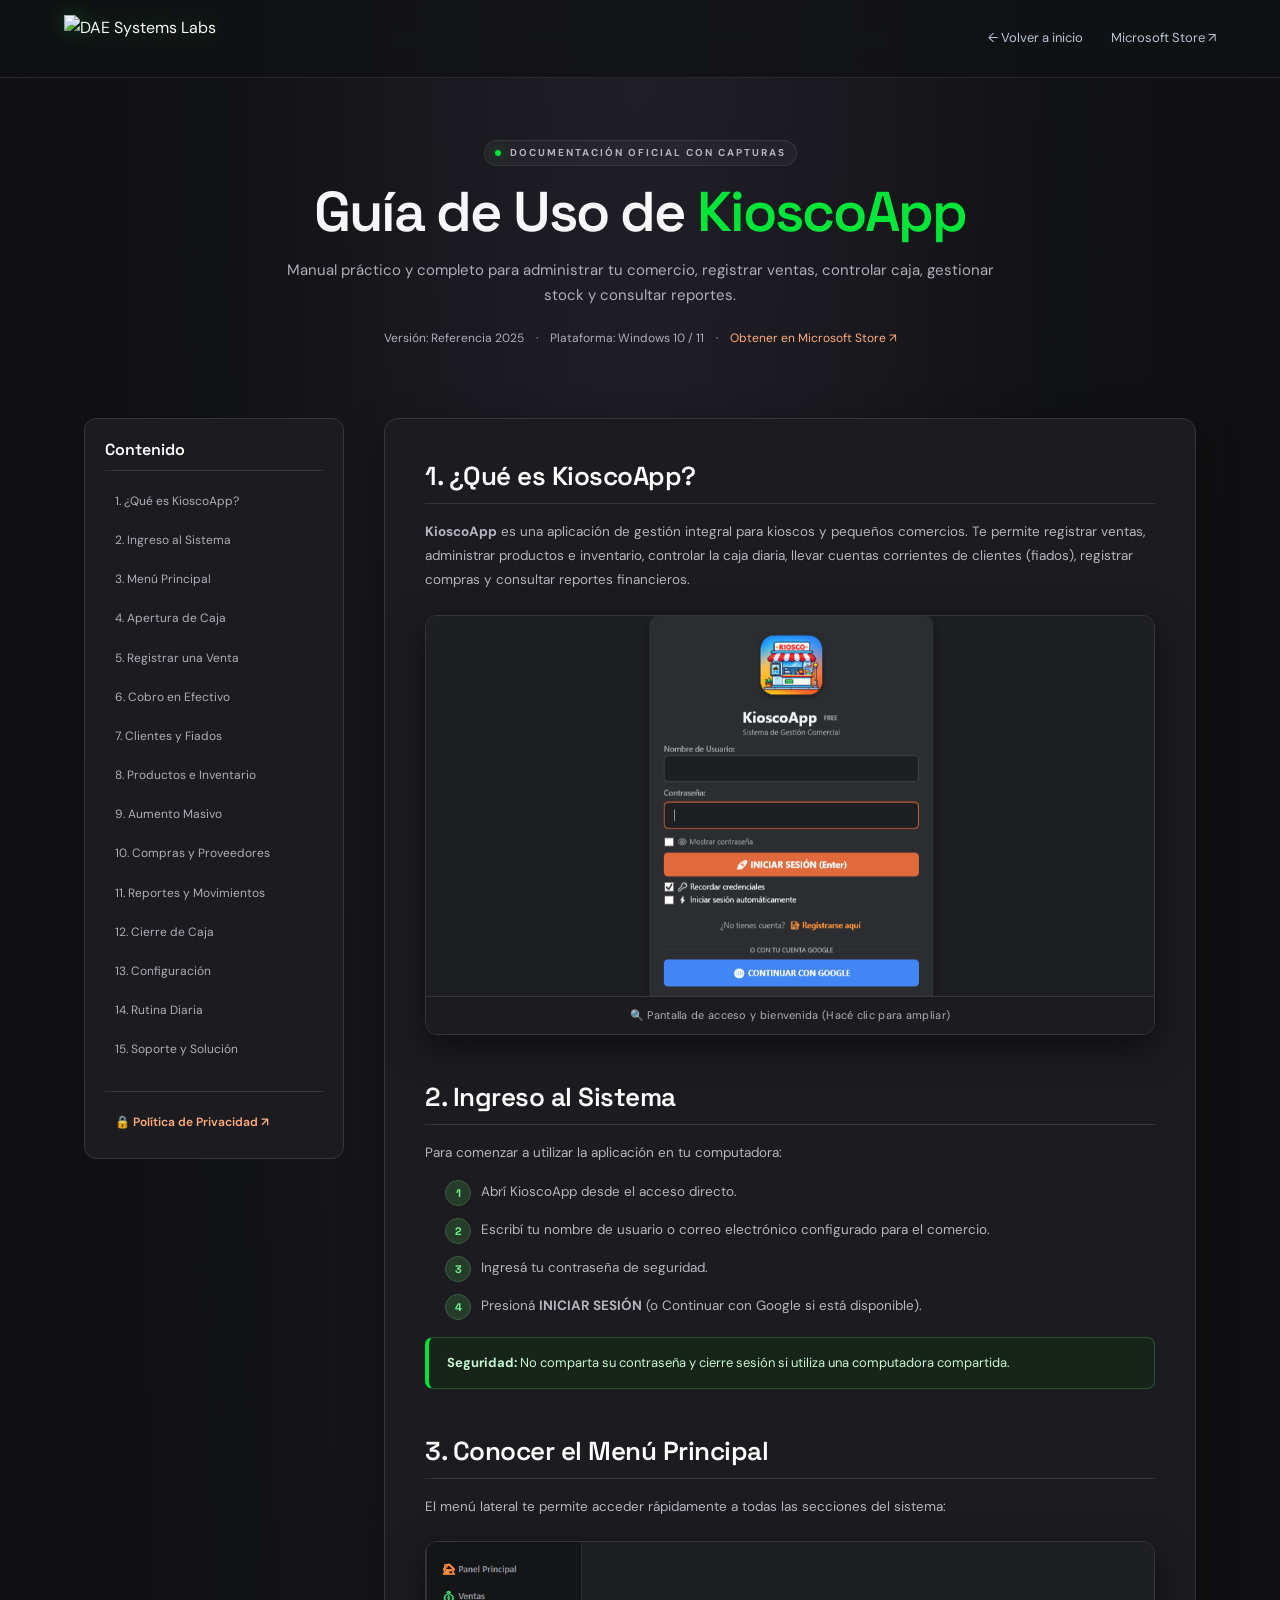
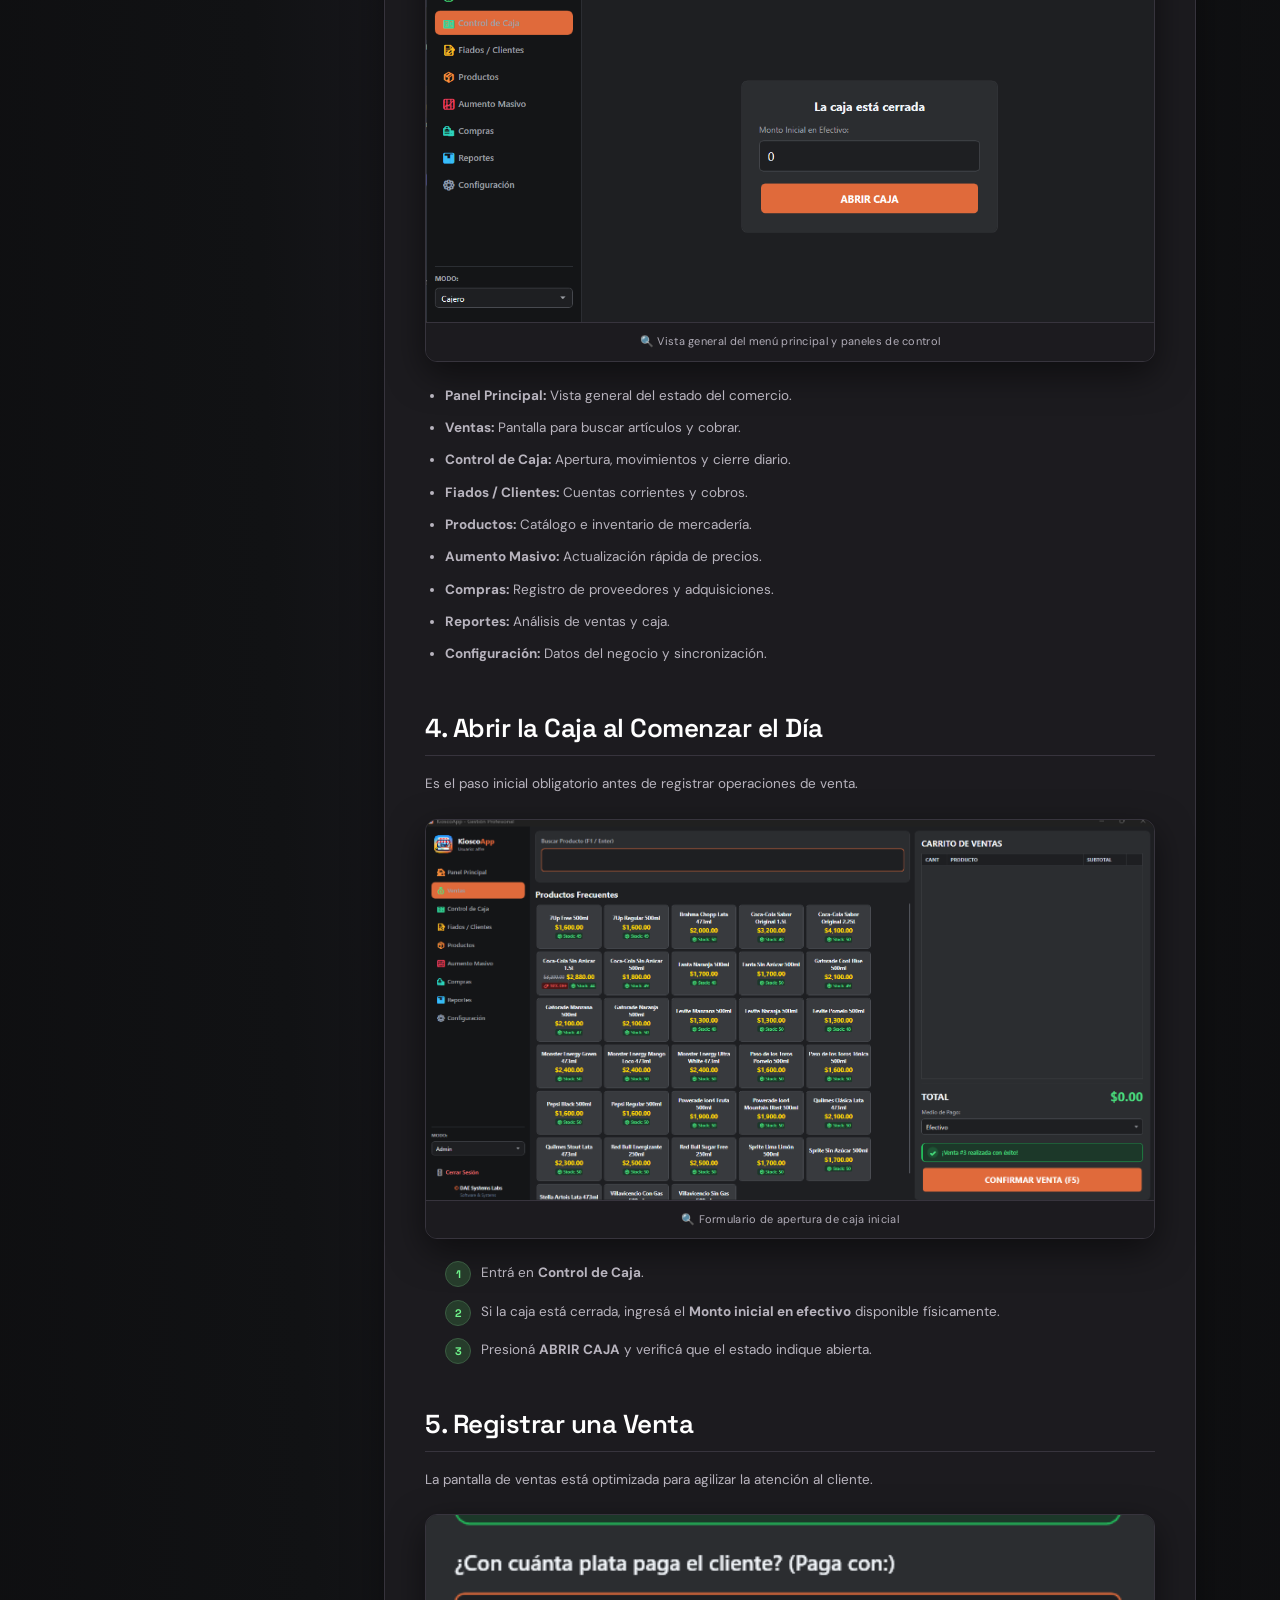
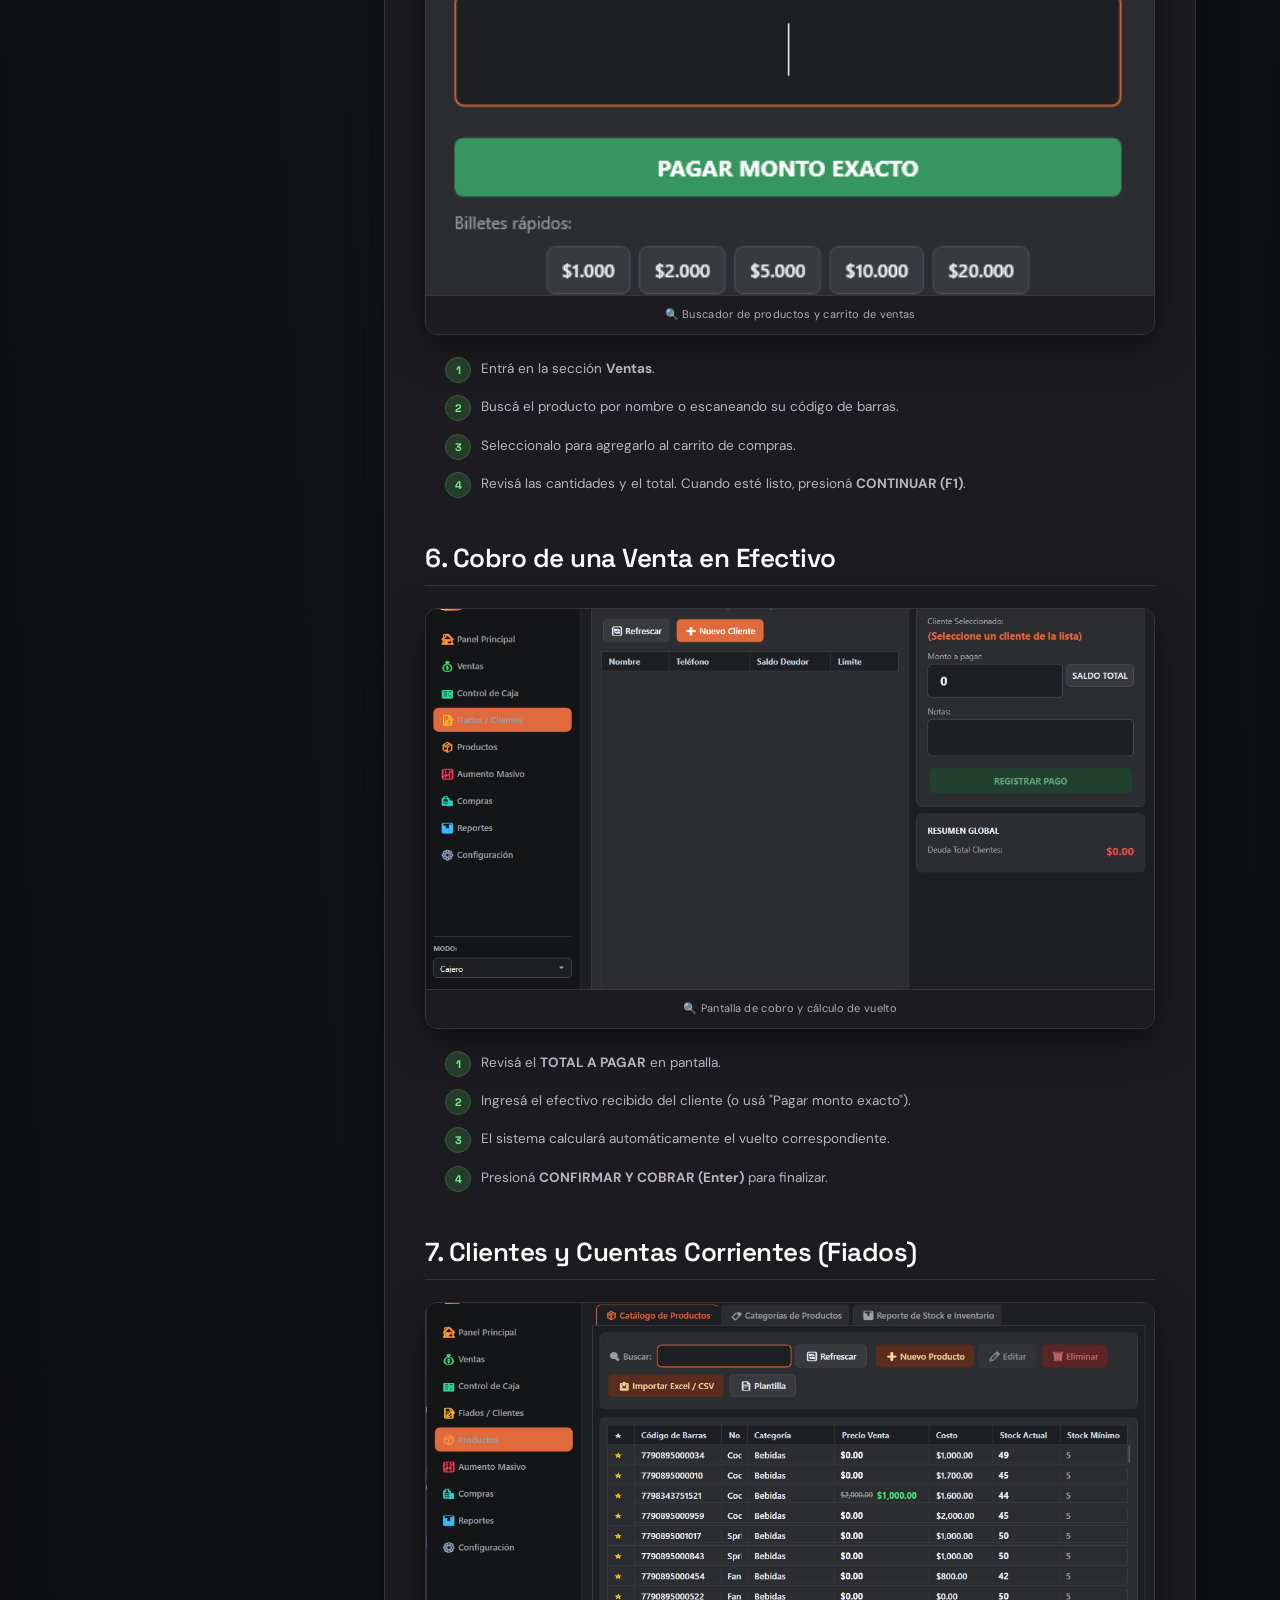
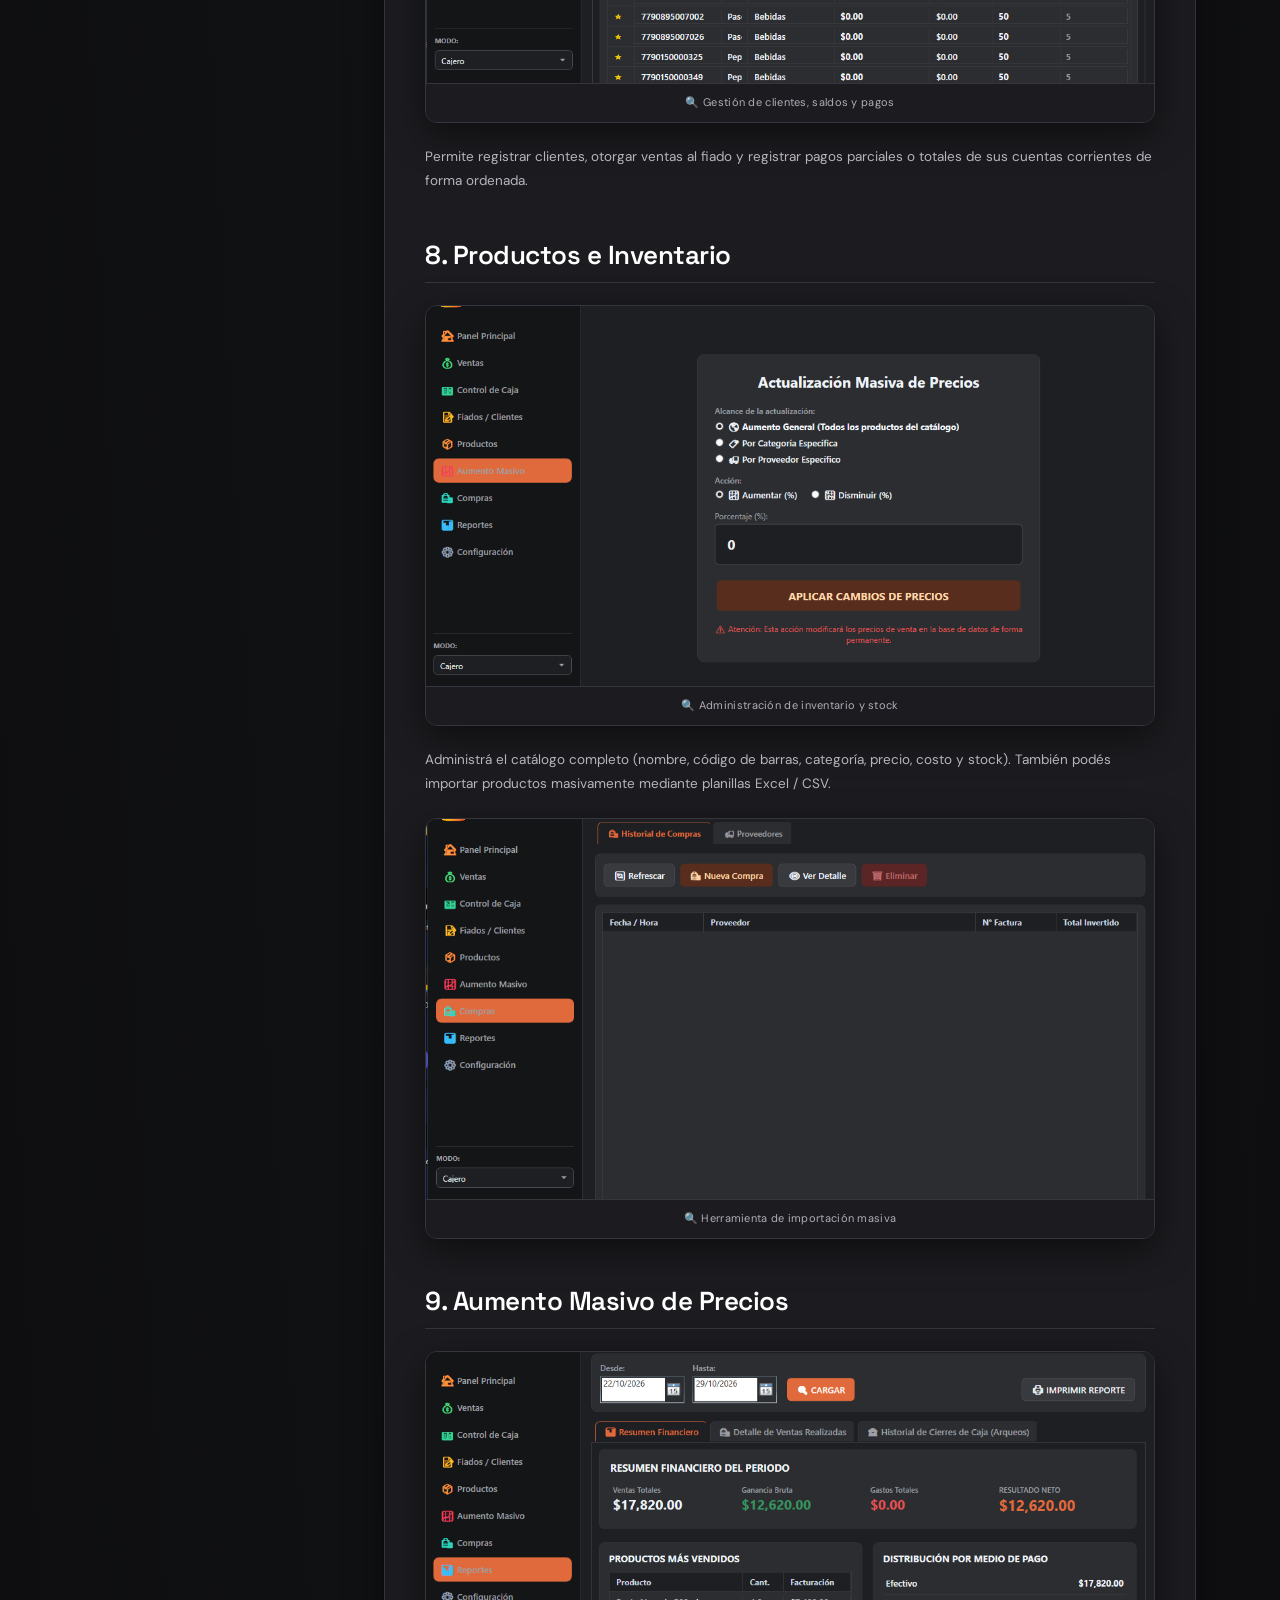
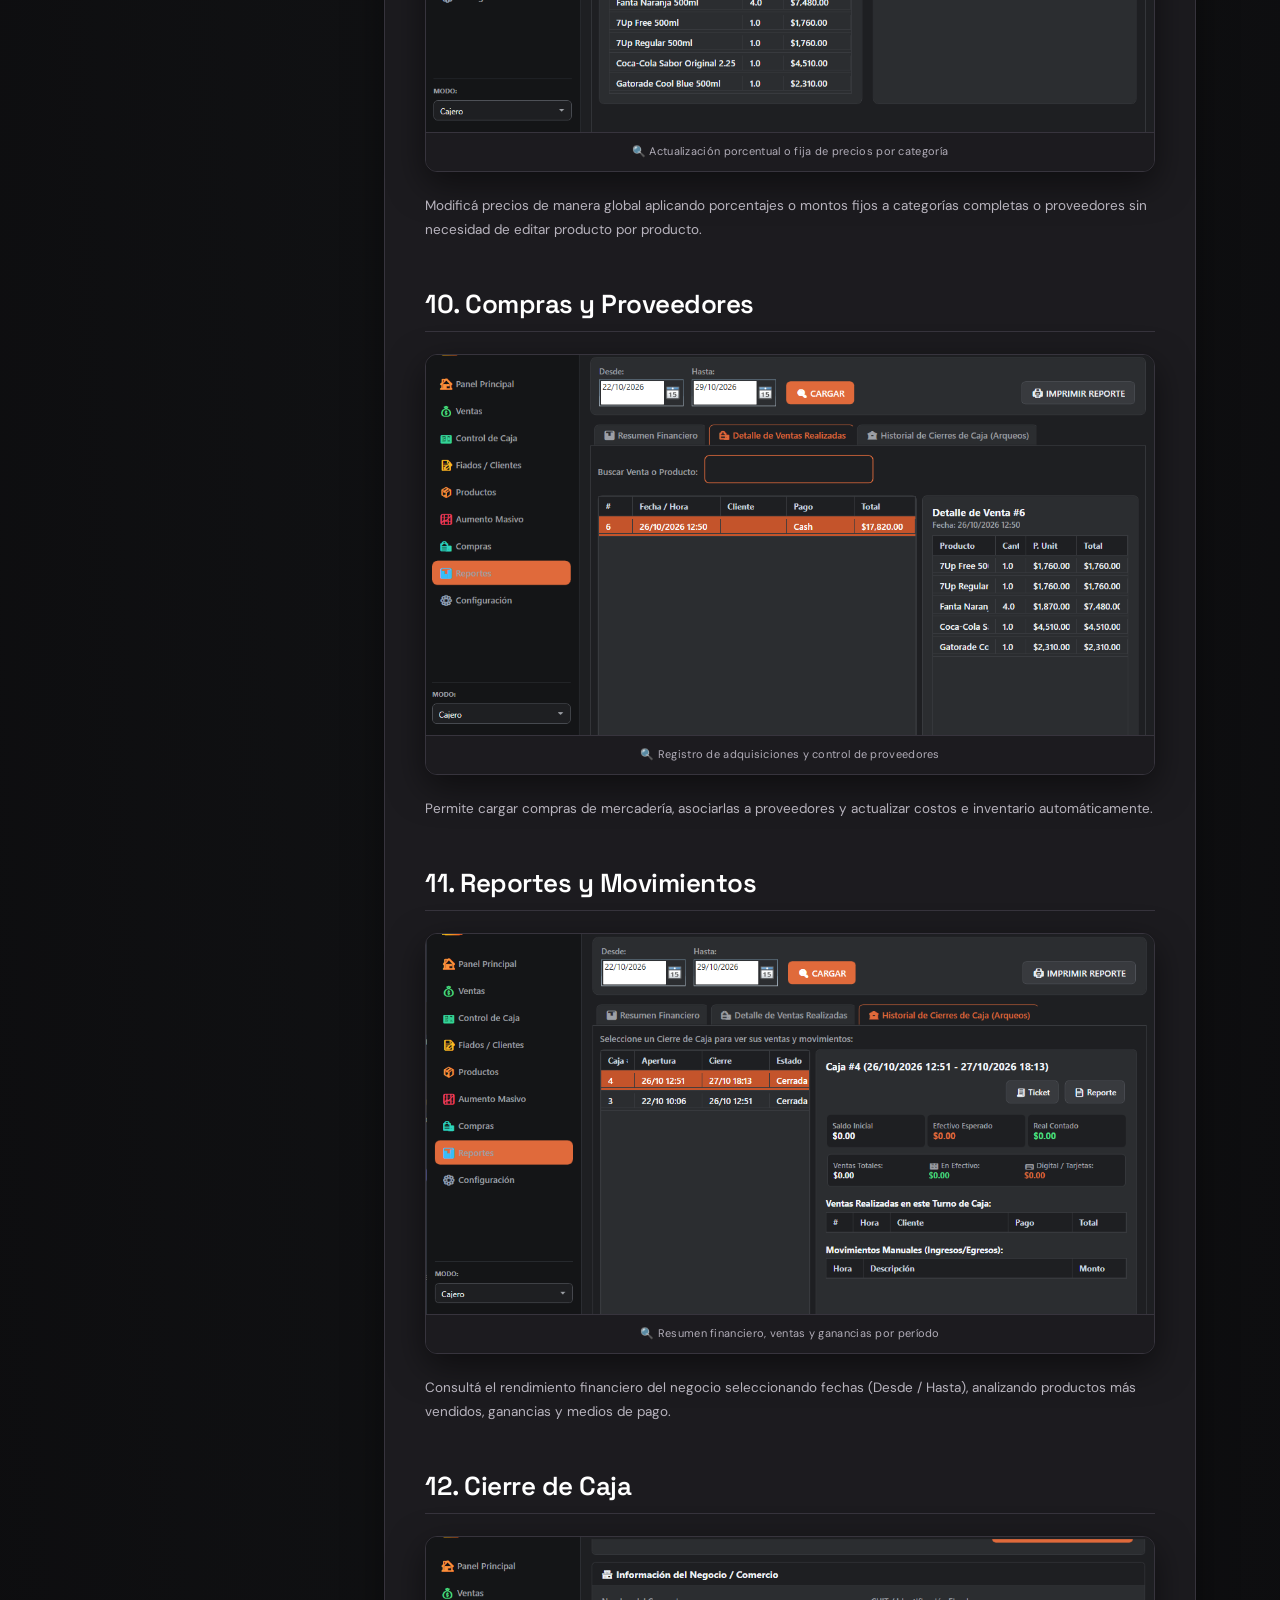
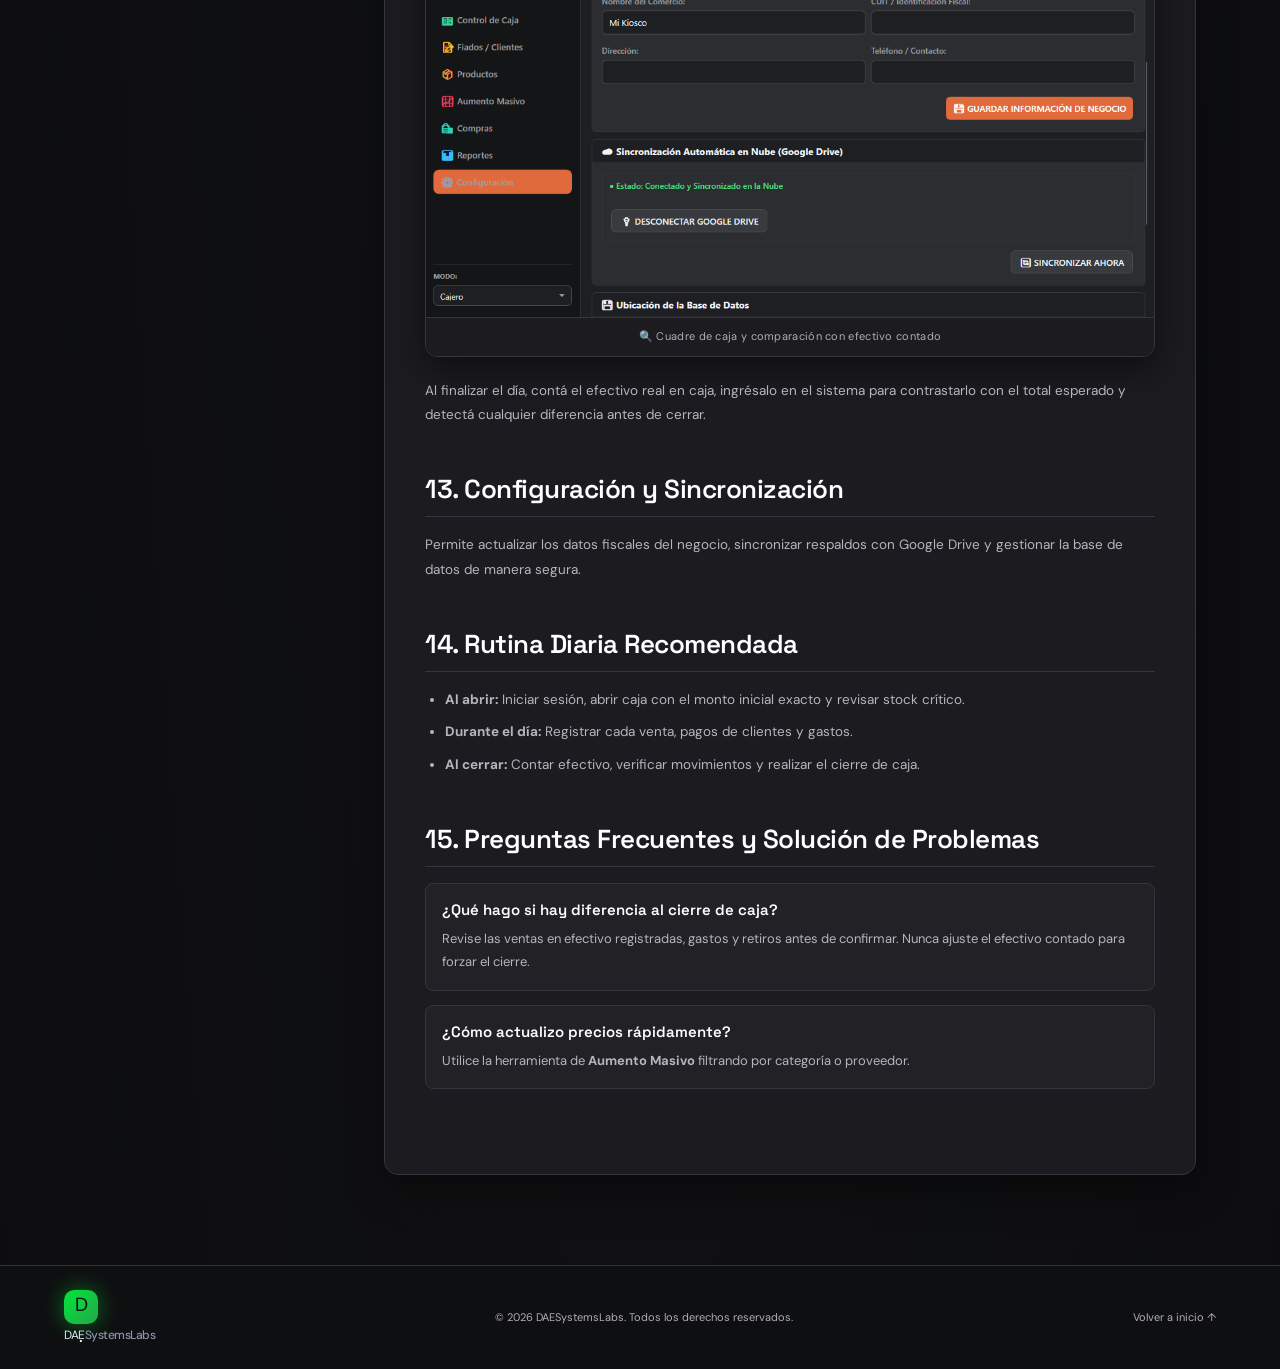
==== commit 1a7f61fd: "Add files via upload" ====
--- a/guia-kiosco.html
+++ b/guia-kiosco.html
@@ -1,312 +1,311 @@
-<!doctype html>
-<html lang="es">
-<head>
-  <meta charset="utf-8">
-  <meta name="viewport" content="width=device-width, initial-scale=1">
-  <meta name="theme-color" content="#111214">
-  <meta name="description" content="Guía de uso oficial de KioscoApp — Manual práctico para administrar el comercio, vender y controlar la caja.">
-  <title>KioscoApp | Guía de Uso y Manual Oficial — DAESystemsLabs</title>
-  <link rel="stylesheet" href="estilos.css">
-</head>
-<body class="kiosk-theme">
-  <header class="header">
-    <a class="brand" href="index.html" aria-label="DAESystemsLabs, inicio">
-      <span class="brand-mark">D<span>.</span></span>
-      <span class="brand-name">DAE<span>SystemsLabs</span></span>
-    </a>
-    <nav class="nav">
-      <a href="index.html">← Volver a inicio</a>
-      <a href="https://apps.microsoft.com/detail/9pfjp5vvs9h1?hl=es-ES&gl=AR" target="_blank" rel="noopener noreferrer">Microsoft Store ↗</a>
-    </nav>
-  </header>
-
-  <main class="guide-main">
-    <section class="guide-hero">
-      <span class="eyebrow"><span class="dot kiosk-dot"></span> DOCUMENTACIÓN OFICIAL CON CAPTURAS</span>
-      <h1>Guía de Uso de <span>KioscoApp</span></h1>
-      <p>Manual práctico y completo para administrar tu comercio, registrar ventas, controlar caja, gestionar stock y consultar reportes.</p>
-      <div class="guide-meta">
-        <span>Versión: Referencia 2025</span>
-        <span>·</span>
-        <span>Plataforma: Windows 10 / 11</span>
-        <span>·</span>
-        <a href="https://apps.microsoft.com/detail/9pfjp5vvs9h1?hl=es-ES&gl=AR" target="_blank" rel="noopener noreferrer" style="color:#ffad7b">Obtener en Microsoft Store ↗</a>
-      </div>
-    </section>
-
-    <div class="guide-container">
-      <!-- Índice lateral -->
-      <aside class="guide-sidebar">
-        <h3>Contenido</h3>
-        <ul>
-          <li><a href="#introduccion">1. ¿Qué es KioscoApp?</a></li>
-          <li><a href="#ingreso">2. Ingreso al Sistema</a></li>
-          <li><a href="#menu">3. Menú Principal</a></li>
-          <li><a href="#caja">4. Apertura de Caja</a></li>
-          <li><a href="#ventas">5. Registrar una Venta</a></li>
-          <li><a href="#cobro">6. Cobro en Efectivo</a></li>
-          <li><a href="#clientes">7. Clientes y Fiados</a></li>
-          <li><a href="#productos">8. Productos e Inventario</a></li>
-          <li><a href="#aumento">9. Aumento Masivo</a></li>
-          <li><a href="#compras">10. Compras y Proveedores</a></li>
-          <li><a href="#reportes">11. Reportes y Movimientos</a></li>
-          <li><a href="#cierre">12. Cierre de Caja</a></li>
-          <li><a href="#config">13. Configuración</a></li>
-          <li><a href="#rutina">14. Rutina Diaria</a></li>
-          <li><a href="#faq">15. Soporte y Solución</a></li>
-        </ul>
-        <div style="margin-top:25px;border-top:1px solid var(--line);padding-top:15px;">
-          <a href="politica-privacidad.html" style="color:#ffad7b;font-weight:600;display:block;padding:6px 10px;">🔒 Política de Privacidad ↗</a>
-        </div>
-      </aside>
-
-      <!-- Contenido principal -->
-      <article class="guide-content">
-
-        <section id="introduccion" class="guide-section">
-          <h2>1. ¿Qué es KioscoApp?</h2>
-          <p><strong>KioscoApp</strong> es una aplicación de gestión integral para kioscos y pequeños comercios. Te permite registrar ventas, administrar productos e inventario, controlar la caja diaria, llevar cuentas corrientes de clientes (fiados), registrar compras y consultar reportes financieros.</p>
-
-          <div class="guide-image-container">
-            <img src="kiosco-images/image1.png" alt="KioscoApp - Ingreso al sistema" class="guide-screenshot">
-            <div class="guide-image-caption">🔍 Pantalla de acceso y bienvenida (Hacé clic para ampliar)</div>
-          </div>
-        </section>
-
-        <section id="ingreso" class="guide-section">
-          <h2>2. Ingreso al Sistema</h2>
-          <p>Para comenzar a utilizar la aplicación en tu computadora:</p>
-          <ol class="step-list">
-            <li>Abrí KioscoApp desde el acceso directo.</li>
-            <li>Escribí tu nombre de usuario o correo electrónico configurado para el comercio.</li>
-            <li>Ingresá tu contraseña de seguridad.</li>
-            <li>Presioná <strong>INICIAR SESIÓN</strong> (o Continuar con Google si está disponible).</li>
-          </ol>
-          <div class="tip-box kiosk-tip">
-            <strong>Seguridad:</strong> No comparta su contraseña y cierre sesión si utiliza una computadora compartida.
-          </div>
-        </section>
-
-        <section id="menu" class="guide-section">
-          <h2>3. Conocer el Menú Principal</h2>
-          <p>El menú lateral te permite acceder rápidamente a todas las secciones del sistema:</p>
-
-          <div class="guide-image-container">
-            <img src="kiosco-images/image2.png" alt="Menú principal de KioscoApp" class="guide-screenshot">
-            <div class="guide-image-caption">🔍 Vista general del menú principal y paneles de control</div>
-          </div>
-
-          <ul>
-            <li><strong>Panel Principal:</strong> Vista general del estado del comercio.</li>
-            <li><strong>Ventas:</strong> Pantalla para buscar artículos y cobrar.</li>
-            <li><strong>Control de Caja:</strong> Apertura, movimientos y cierre diario.</li>
-            <li><strong>Fiados / Clientes:</strong> Cuentas corrientes y cobros.</li>
-            <li><strong>Productos:</strong> Catálogo e inventario de mercadería.</li>
-            <li><strong>Aumento Masivo:</strong> Actualización rápida de precios.</li>
-            <li><strong>Compras:</strong> Registro de proveedores y adquisiciones.</li>
-            <li><strong>Reportes:</strong> Análisis de ventas y caja.</li>
-            <li><strong>Configuración:</strong> Datos del negocio y sincronización.</li>
-          </ul>
-        </section>
-
-        <section id="caja" class="guide-section">
-          <h2>4. Abrir la Caja al Comenzar el Día</h2>
-          <p>Es el paso inicial obligatorio antes de registrar operaciones de venta.</p>
-
-          <div class="guide-image-container">
-            <img src="kiosco-images/image3.png" alt="Apertura de caja" class="guide-screenshot">
-            <div class="guide-image-caption">🔍 Formulario de apertura de caja inicial</div>
-          </div>
-
-          <ol class="step-list">
-            <li>Entrá en <strong>Control de Caja</strong>.</li>
-            <li>Si la caja está cerrada, ingresá el <strong>Monto inicial en efectivo</strong> disponible físicamente.</li>
-            <li>Presioná <strong>ABRIR CAJA</strong> y verificá que el estado indique abierta.</li>
-          </ol>
-        </section>
-
-        <section id="ventas" class="guide-section">
-          <h2>5. Registrar una Venta</h2>
-          <p>La pantalla de ventas está optimizada para agilizar la atención al cliente.</p>
-
-          <div class="guide-image-container">
-            <img src="kiosco-images/image4.png" alt="Pantalla de ventas" class="guide-screenshot">
-            <div class="guide-image-caption">🔍 Buscador de productos y carrito de ventas</div>
-          </div>
-
-          <ol class="step-list">
-            <li>Entrá en la sección <strong>Ventas</strong>.</li>
-            <li>Buscá el producto por nombre o escaneando su código de barras.</li>
-            <li>Seleccionalo para agregarlo al carrito de compras.</li>
-            <li>Revisá las cantidades y el total. Cuando esté listo, presioná <strong>CONTINUAR (F1)</strong>.</li>
-          </ol>
-        </section>
-
-        <section id="cobro" class="guide-section">
-          <h2>6. Cobro de una Venta en Efectivo</h2>
-
-          <div class="guide-image-container">
-            <img src="kiosco-images/image5.png" alt="Pantalla de cobro" class="guide-screenshot">
-            <div class="guide-image-caption">🔍 Pantalla de cobro y cálculo de vuelto</div>
-          </div>
-
-          <ol class="step-list">
-            <li>Revisá el <strong>TOTAL A PAGAR</strong> en pantalla.</li>
-            <li>Ingresá el efectivo recibido del cliente (o usá "Pagar monto exacto").</li>
-            <li>El sistema calculará automáticamente el vuelto correspondiente.</li>
-            <li>Presioná <strong>CONFIRMAR Y COBRAR (Enter)</strong> para finalizar.</li>
-          </ol>
-        </section>
-
-        <section id="clientes" class="guide-section">
-          <h2>7. Clientes y Cuentas Corrientes (Fiados)</h2>
-
-          <div class="guide-image-container">
-            <img src="kiosco-images/image6.png" alt="Clientes y cuentas corrientes" class="guide-screenshot">
-            <div class="guide-image-caption">🔍 Gestión de clientes, saldos y pagos</div>
-          </div>
-
-          <p>Permite registrar clientes, otorgar ventas al fiado y registrar pagos parciales o totales de sus cuentas corrientes de forma ordenada.</p>
-        </section>
-
-        <section id="productos" class="guide-section">
-          <h2>8. Productos e Inventario</h2>
-
-          <div class="guide-image-container">
-            <img src="kiosco-images/image7.png" alt="Catálogo de productos" class="guide-screenshot">
-            <div class="guide-image-caption">🔍 Administración de inventario y stock</div>
-          </div>
-
-          <p>Administrá el catálogo completo (nombre, código de barras, categoría, precio, costo y stock). También podés importar productos masivamente mediante planillas Excel / CSV.</p>
-
-          <div class="guide-image-container">
-            <img src="kiosco-images/image8.png" alt="Importación de productos" class="guide-screenshot">
-            <div class="guide-image-caption">🔍 Herramienta de importación masiva</div>
-          </div>
-        </section>
-
-        <section id="aumento" class="guide-section">
-          <h2>9. Aumento Masivo de Precios</h2>
-
-          <div class="guide-image-container">
-            <img src="kiosco-images/image9.png" alt="Aumento masivo de precios" class="guide-screenshot">
-            <div class="guide-image-caption">🔍 Actualización porcentual o fija de precios por categoría</div>
-          </div>
-
-          <p>Modificá precios de manera global aplicando porcentajes o montos fijos a categorías completas o proveedores sin necesidad de editar producto por producto.</p>
-        </section>
-
-        <section id="compras" class="guide-section">
-          <h2>10. Compras y Proveedores</h2>
-
-          <div class="guide-image-container">
-            <img src="kiosco-images/image10.png" alt="Registro de compras" class="guide-screenshot">
-            <div class="guide-image-caption">🔍 Registro de adquisiciones y control de proveedores</div>
-          </div>
-
-          <p>Permite cargar compras de mercadería, asociarlas a proveedores y actualizar costos e inventario automáticamente.</p>
-        </section>
-
-        <section id="reportes" class="guide-section">
-          <h2>11. Reportes y Movimientos</h2>
-
-          <div class="guide-image-container">
-            <img src="kiosco-images/image11.png" alt="Reportes del comercio" class="guide-screenshot">
-            <div class="guide-image-caption">🔍 Resumen financiero, ventas y ganancias por período</div>
-          </div>
-
-          <p>Consultá el rendimiento financiero del negocio seleccionando fechas (Desde / Hasta), analizando productos más vendidos, ganancias y medios de pago.</p>
-        </section>
-
-        <section id="cierre" class="guide-section">
-          <h2>12. Cierre de Caja</h2>
-
-          <div class="guide-image-container">
-            <img src="kiosco-images/image12.png" alt="Cierre de caja" class="guide-screenshot">
-            <div class="guide-image-caption">🔍 Cuadre de caja y comparación con efectivo contado</div>
-          </div>
-
-          <p>Al finalizar el día, contá el efectivo real en caja, ingrésalo en el sistema para contrastarlo con el total esperado y detectá cualquier diferencia antes de cerrar.</p>
-        </section>
-
-        <section id="config" class="guide-section">
-          <h2>13. Configuración y Sincronización</h2>
-          <p>Permite actualizar los datos fiscales del negocio, sincronizar respaldos con Google Drive y gestionar la base de datos de manera segura.</p>
-        </section>
-
-        <section id="rutina" class="guide-section">
-          <h2>14. Rutina Diaria Recomendada</h2>
-          <ul>
-            <li><strong>Al abrir:</strong> Iniciar sesión, abrir caja con el monto inicial exacto y revisar stock crítico.</li>
-            <li><strong>Durante el día:</strong> Registrar cada venta, pagos de clientes y gastos.</li>
-            <li><strong>Al cerrar:</strong> Contar efectivo, verificar movimientos y realizar el cierre de caja.</li>
-          </ul>
-        </section>
-
-        <section id="faq" class="guide-section">
-          <h2>15. Preguntas Frecuentes y Solución de Problemas</h2>
-          <div class="faq-item">
-            <h4>¿Qué hago si hay diferencia al cierre de caja?</h4>
-            <p>Revise las ventas en efectivo registradas, gastos y retiros antes de confirmar. Nunca ajuste el efectivo contado para forzar el cierre.</p>
-          </div>
-          <div class="faq-item">
-            <h4>¿Cómo actualizo precios rápidamente?</h4>
-            <p>Utilice la herramienta de <strong>Aumento Masivo</strong> filtrando por categoría o proveedor.</p>
-          </div>
-        </section>
-
-      </article>
-    </div>
-  </main>
-
-  <footer class="footer">
-    <a class="brand" href="index.html">
-      <span class="brand-mark">D<span>.</span></span>
-      <span class="brand-name">DAE<span>SystemsLabs</span></span>
-    </a>
-    <span>© <span id="year"></span> DAESystemsLabs. Todos los derechos reservados.</span>
-    <a href="index.html">Volver a inicio ↑</a>
-  </footer>
-
-  <!-- Lightbox Modal -->
-  <div class="screenshot-modal" id="screenshotModal" role="dialog" aria-hidden="true">
-    <div class="modal-backdrop" id="modalBackdrop"></div>
-    <div class="modal-content">
-      <button class="modal-close" id="modalClose" aria-label="Cerrar">&times;</button>
-      <img id="modalImg" src="" alt="Captura ampliada">
-      <div class="modal-caption" id="modalCaption"></div>
-    </div>
-  </div>
-
-  <script>
-    document.getElementById('year').textContent = new Date().getFullYear();
-
-    const modal = document.getElementById('screenshotModal');
-    const modalImg = document.getElementById('modalImg');
-    const modalCaption = document.getElementById('modalCaption');
-    const modalClose = document.getElementById('modalClose');
-    const modalBackdrop = document.getElementById('modalBackdrop');
-
-    document.querySelectorAll('.guide-screenshot').forEach(img => {
-      img.addEventListener('click', () => {
-        modalImg.src = img.src;
-        modalCaption.textContent = img.alt || 'Captura de KioscoApp';
-        modal.classList.add('open');
-        modal.setAttribute('aria-hidden', 'false');
-      });
-    });
-
-    function closeModal() {
-      modal.classList.remove('open');
-      modal.setAttribute('aria-hidden', 'true');
-      modalImg.src = '';
-    }
-
-    modalClose.addEventListener('click', closeModal);
-    modalBackdrop.addEventListener('click', closeModal);
-    document.addEventListener('keydown', (e) => {
-      if (e.key === 'Escape') closeModal();
-    });
-  </script>
-</body>
-</html>
+<!doctype html>
+<html lang="es">
+<head>
+  <meta charset="utf-8">
+  <meta name="viewport" content="width=device-width, initial-scale=1">
+  <meta name="theme-color" content="#111214">
+  <meta name="description" content="Guía de uso oficial de KioscoApp — Manual práctico para administrar el comercio, vender y controlar la caja.">
+  <title>KioscoApp | Guía de Uso y Manual Oficial — DAESystemsLabs</title>
+  <link rel="stylesheet" href="estilos.css">
+</head>
+<body class="kiosk-theme">
+  <header class="header">
+    <a class="brand" href="index.html" aria-label="DAESystemsLabs">
+      <img src="images/logo.png" alt="DAE Systems Labs" class="brand-logo-img">
+    </a>
+    <nav class="nav">
+      <a href="index.html">← Volver a inicio</a>
+      <a href="https://apps.microsoft.com/detail/9pfjp5vvs9h1?hl=es-ES&gl=AR" target="_blank" rel="noopener noreferrer">Microsoft Store ↗</a>
+    </nav>
+  </header>
+
+  <main class="guide-main">
+    <section class="guide-hero">
+      <span class="eyebrow"><span class="dot kiosk-dot"></span> DOCUMENTACIÓN OFICIAL CON CAPTURAS</span>
+      <h1>Guía de Uso de <span>KioscoApp</span></h1>
+      <p>Manual práctico y completo para administrar tu comercio, registrar ventas, controlar caja, gestionar stock y consultar reportes.</p>
+      <div class="guide-meta">
+        <span>Versión: Referencia 2025</span>
+        <span>·</span>
+        <span>Plataforma: Windows 10 / 11</span>
+        <span>·</span>
+        <a href="https://apps.microsoft.com/detail/9pfjp5vvs9h1?hl=es-ES&gl=AR" target="_blank" rel="noopener noreferrer" style="color:#ffad7b">Obtener en Microsoft Store ↗</a>
+      </div>
+    </section>
+
+    <div class="guide-container">
+      <!-- Índice lateral -->
+      <aside class="guide-sidebar">
+        <h3>Contenido</h3>
+        <ul>
+          <li><a href="#introduccion">1. ¿Qué es KioscoApp?</a></li>
+          <li><a href="#ingreso">2. Ingreso al Sistema</a></li>
+          <li><a href="#menu">3. Menú Principal</a></li>
+          <li><a href="#caja">4. Apertura de Caja</a></li>
+          <li><a href="#ventas">5. Registrar una Venta</a></li>
+          <li><a href="#cobro">6. Cobro en Efectivo</a></li>
+          <li><a href="#clientes">7. Clientes y Fiados</a></li>
+          <li><a href="#productos">8. Productos e Inventario</a></li>
+          <li><a href="#aumento">9. Aumento Masivo</a></li>
+          <li><a href="#compras">10. Compras y Proveedores</a></li>
+          <li><a href="#reportes">11. Reportes y Movimientos</a></li>
+          <li><a href="#cierre">12. Cierre de Caja</a></li>
+          <li><a href="#config">13. Configuración</a></li>
+          <li><a href="#rutina">14. Rutina Diaria</a></li>
+          <li><a href="#faq">15. Soporte y Solución</a></li>
+        </ul>
+        <div style="margin-top:25px;border-top:1px solid var(--line);padding-top:15px;">
+          <a href="politica-privacidad-kiosco.html" style="color:#ffad7b;font-weight:600;display:block;padding:6px 10px;">🔒 Política de Privacidad ↗</a>
+        </div>
+      </aside>
+
+      <!-- Contenido principal -->
+      <article class="guide-content">
+
+        <section id="introduccion" class="guide-section">
+          <h2>1. ¿Qué es KioscoApp?</h2>
+          <p><strong>KioscoApp</strong> es una aplicación de gestión integral para kioscos y pequeños comercios. Te permite registrar ventas, administrar productos e inventario, controlar la caja diaria, llevar cuentas corrientes de clientes (fiados), registrar compras y consultar reportes financieros.</p>
+
+          <div class="guide-image-container">
+            <img src="kiosco-images/image1.png" alt="KioscoApp - Ingreso al sistema" class="guide-screenshot">
+            <div class="guide-image-caption">🔍 Pantalla de acceso y bienvenida (Hacé clic para ampliar)</div>
+          </div>
+        </section>
+
+        <section id="ingreso" class="guide-section">
+          <h2>2. Ingreso al Sistema</h2>
+          <p>Para comenzar a utilizar la aplicación en tu computadora:</p>
+          <ol class="step-list">
+            <li>Abrí KioscoApp desde el acceso directo.</li>
+            <li>Escribí tu nombre de usuario o correo electrónico configurado para el comercio.</li>
+            <li>Ingresá tu contraseña de seguridad.</li>
+            <li>Presioná <strong>INICIAR SESIÓN</strong> (o Continuar con Google si está disponible).</li>
+          </ol>
+          <div class="tip-box kiosk-tip">
+            <strong>Seguridad:</strong> No comparta su contraseña y cierre sesión si utiliza una computadora compartida.
+          </div>
+        </section>
+
+        <section id="menu" class="guide-section">
+          <h2>3. Conocer el Menú Principal</h2>
+          <p>El menú lateral te permite acceder rápidamente a todas las secciones del sistema:</p>
+
+          <div class="guide-image-container">
+            <img src="kiosco-images/image2.png" alt="Menú principal de KioscoApp" class="guide-screenshot">
+            <div class="guide-image-caption">🔍 Vista general del menú principal y paneles de control</div>
+          </div>
+
+          <ul>
+            <li><strong>Panel Principal:</strong> Vista general del estado del comercio.</li>
+            <li><strong>Ventas:</strong> Pantalla para buscar artículos y cobrar.</li>
+            <li><strong>Control de Caja:</strong> Apertura, movimientos y cierre diario.</li>
+            <li><strong>Fiados / Clientes:</strong> Cuentas corrientes y cobros.</li>
+            <li><strong>Productos:</strong> Catálogo e inventario de mercadería.</li>
+            <li><strong>Aumento Masivo:</strong> Actualización rápida de precios.</li>
+            <li><strong>Compras:</strong> Registro de proveedores y adquisiciones.</li>
+            <li><strong>Reportes:</strong> Análisis de ventas y caja.</li>
+            <li><strong>Configuración:</strong> Datos del negocio y sincronización.</li>
+          </ul>
+        </section>
+
+        <section id="caja" class="guide-section">
+          <h2>4. Abrir la Caja al Comenzar el Día</h2>
+          <p>Es el paso inicial obligatorio antes de registrar operaciones de venta.</p>
+
+          <div class="guide-image-container">
+            <img src="kiosco-images/image3.png" alt="Apertura de caja" class="guide-screenshot">
+            <div class="guide-image-caption">🔍 Formulario de apertura de caja inicial</div>
+          </div>
+
+          <ol class="step-list">
+            <li>Entrá en <strong>Control de Caja</strong>.</li>
+            <li>Si la caja está cerrada, ingresá el <strong>Monto inicial en efectivo</strong> disponible físicamente.</li>
+            <li>Presioná <strong>ABRIR CAJA</strong> y verificá que el estado indique abierta.</li>
+          </ol>
+        </section>
+
+        <section id="ventas" class="guide-section">
+          <h2>5. Registrar una Venta</h2>
+          <p>La pantalla de ventas está optimizada para agilizar la atención al cliente.</p>
+
+          <div class="guide-image-container">
+            <img src="kiosco-images/image4.png" alt="Pantalla de ventas" class="guide-screenshot">
+            <div class="guide-image-caption">🔍 Buscador de productos y carrito de ventas</div>
+          </div>
+
+          <ol class="step-list">
+            <li>Entrá en la sección <strong>Ventas</strong>.</li>
+            <li>Buscá el producto por nombre o escaneando su código de barras.</li>
+            <li>Seleccionalo para agregarlo al carrito de compras.</li>
+            <li>Revisá las cantidades y el total. Cuando esté listo, presioná <strong>CONTINUAR (F1)</strong>.</li>
+          </ol>
+        </section>
+
+        <section id="cobro" class="guide-section">
+          <h2>6. Cobro de una Venta en Efectivo</h2>
+
+          <div class="guide-image-container">
+            <img src="kiosco-images/image5.png" alt="Pantalla de cobro" class="guide-screenshot">
+            <div class="guide-image-caption">🔍 Pantalla de cobro y cálculo de vuelto</div>
+          </div>
+
+          <ol class="step-list">
+            <li>Revisá el <strong>TOTAL A PAGAR</strong> en pantalla.</li>
+            <li>Ingresá el efectivo recibido del cliente (o usá "Pagar monto exacto").</li>
+            <li>El sistema calculará automáticamente el vuelto correspondiente.</li>
+            <li>Presioná <strong>CONFIRMAR Y COBRAR (Enter)</strong> para finalizar.</li>
+          </ol>
+        </section>
+
+        <section id="clientes" class="guide-section">
+          <h2>7. Clientes y Cuentas Corrientes (Fiados)</h2>
+
+          <div class="guide-image-container">
+            <img src="kiosco-images/image6.png" alt="Clientes y cuentas corrientes" class="guide-screenshot">
+            <div class="guide-image-caption">🔍 Gestión de clientes, saldos y pagos</div>
+          </div>
+
+          <p>Permite registrar clientes, otorgar ventas al fiado y registrar pagos parciales o totales de sus cuentas corrientes de forma ordenada.</p>
+        </section>
+
+        <section id="productos" class="guide-section">
+          <h2>8. Productos e Inventario</h2>
+
+          <div class="guide-image-container">
+            <img src="kiosco-images/image7.png" alt="Catálogo de productos" class="guide-screenshot">
+            <div class="guide-image-caption">🔍 Administración de inventario y stock</div>
+          </div>
+
+          <p>Administrá el catálogo completo (nombre, código de barras, categoría, precio, costo y stock). También podés importar productos masivamente mediante planillas Excel / CSV.</p>
+
+          <div class="guide-image-container">
+            <img src="kiosco-images/image8.png" alt="Importación de productos" class="guide-screenshot">
+            <div class="guide-image-caption">🔍 Herramienta de importación masiva</div>
+          </div>
+        </section>
+
+        <section id="aumento" class="guide-section">
+          <h2>9. Aumento Masivo de Precios</h2>
+
+          <div class="guide-image-container">
+            <img src="kiosco-images/image9.png" alt="Aumento masivo de precios" class="guide-screenshot">
+            <div class="guide-image-caption">🔍 Actualización porcentual o fija de precios por categoría</div>
+          </div>
+
+          <p>Modificá precios de manera global aplicando porcentajes o montos fijos a categorías completas o proveedores sin necesidad de editar producto por producto.</p>
+        </section>
+
+        <section id="compras" class="guide-section">
+          <h2>10. Compras y Proveedores</h2>
+
+          <div class="guide-image-container">
+            <img src="kiosco-images/image10.png" alt="Registro de compras" class="guide-screenshot">
+            <div class="guide-image-caption">🔍 Registro de adquisiciones y control de proveedores</div>
+          </div>
+
+          <p>Permite cargar compras de mercadería, asociarlas a proveedores y actualizar costos e inventario automáticamente.</p>
+        </section>
+
+        <section id="reportes" class="guide-section">
+          <h2>11. Reportes y Movimientos</h2>
+
+          <div class="guide-image-container">
+            <img src="kiosco-images/image11.png" alt="Reportes del comercio" class="guide-screenshot">
+            <div class="guide-image-caption">🔍 Resumen financiero, ventas y ganancias por período</div>
+          </div>
+
+          <p>Consultá el rendimiento financiero del negocio seleccionando fechas (Desde / Hasta), analizando productos más vendidos, ganancias y medios de pago.</p>
+        </section>
+
+        <section id="cierre" class="guide-section">
+          <h2>12. Cierre de Caja</h2>
+
+          <div class="guide-image-container">
+            <img src="kiosco-images/image12.png" alt="Cierre de caja" class="guide-screenshot">
+            <div class="guide-image-caption">🔍 Cuadre de caja y comparación con efectivo contado</div>
+          </div>
+
+          <p>Al finalizar el día, contá el efectivo real en caja, ingrésalo en el sistema para contrastarlo con el total esperado y detectá cualquier diferencia antes de cerrar.</p>
+        </section>
+
+        <section id="config" class="guide-section">
+          <h2>13. Configuración y Sincronización</h2>
+          <p>Permite actualizar los datos fiscales del negocio, sincronizar respaldos con Google Drive y gestionar la base de datos de manera segura.</p>
+        </section>
+
+        <section id="rutina" class="guide-section">
+          <h2>14. Rutina Diaria Recomendada</h2>
+          <ul>
+            <li><strong>Al abrir:</strong> Iniciar sesión, abrir caja con el monto inicial exacto y revisar stock crítico.</li>
+            <li><strong>Durante el día:</strong> Registrar cada venta, pagos de clientes y gastos.</li>
+            <li><strong>Al cerrar:</strong> Contar efectivo, verificar movimientos y realizar el cierre de caja.</li>
+          </ul>
+        </section>
+
+        <section id="faq" class="guide-section">
+          <h2>15. Preguntas Frecuentes y Solución de Problemas</h2>
+          <div class="faq-item">
+            <h4>¿Qué hago si hay diferencia al cierre de caja?</h4>
+            <p>Revise las ventas en efectivo registradas, gastos y retiros antes de confirmar. Nunca ajuste el efectivo contado para forzar el cierre.</p>
+          </div>
+          <div class="faq-item">
+            <h4>¿Cómo actualizo precios rápidamente?</h4>
+            <p>Utilice la herramienta de <strong>Aumento Masivo</strong> filtrando por categoría o proveedor.</p>
+          </div>
+        </section>
+
+      </article>
+    </div>
+  </main>
+
+  <footer class="footer">
+    <a class="brand" href="index.html">
+      <span class="brand-mark">D<span>.</span></span>
+      <span class="brand-name">DAE<span>SystemsLabs</span></span>
+    </a>
+    <span>© <span id="year"></span> DAESystemsLabs. Todos los derechos reservados.</span>
+    <a href="index.html">Volver a inicio ↑</a>
+  </footer>
+
+  <!-- Lightbox Modal -->
+  <div class="screenshot-modal" id="screenshotModal" role="dialog" aria-hidden="true">
+    <div class="modal-backdrop" id="modalBackdrop"></div>
+    <div class="modal-content">
+      <button class="modal-close" id="modalClose" aria-label="Cerrar">&times;</button>
+      <img id="modalImg" src="" alt="Captura ampliada">
+      <div class="modal-caption" id="modalCaption"></div>
+    </div>
+  </div>
+
+  <script>
+    document.getElementById('year').textContent = new Date().getFullYear();
+
+    const modal = document.getElementById('screenshotModal');
+    const modalImg = document.getElementById('modalImg');
+    const modalCaption = document.getElementById('modalCaption');
+    const modalClose = document.getElementById('modalClose');
+    const modalBackdrop = document.getElementById('modalBackdrop');
+
+    document.querySelectorAll('.guide-screenshot').forEach(img => {
+      img.addEventListener('click', () => {
+        modalImg.src = img.src;
+        modalCaption.textContent = img.alt || 'Captura de KioscoApp';
+        modal.classList.add('open');
+        modal.setAttribute('aria-hidden', 'false');
+      });
+    });
+
+    function closeModal() {
+      modal.classList.remove('open');
+      modal.setAttribute('aria-hidden', 'true');
+      modalImg.src = '';
+    }
+
+    modalClose.addEventListener('click', closeModal);
+    modalBackdrop.addEventListener('click', closeModal);
+    document.addEventListener('keydown', (e) => {
+      if (e.key === 'Escape') closeModal();
+    });
+  </script>
+</body>
+</html>
--- a/estilos.css
+++ b/estilos.css
@@ -1,284 +1,2151 @@
-@import url('https://fonts.googleapis.com/css2?family=DM+Sans:wght@400;500;600;700&family=Space+Grotesk:wght@400;500;600;700&display=swap');
-:root{
- --bg:#111214; --panel:#1c1b1f; --panel2:#252329; --text:#f7f7fa; --muted:#b1adb8; --line:#37343d;
- --blue:#7c9cff; --blue2:#5b7df5; --mint:#00e638; --brand-accent:#8b5cf6; --max:1160px;
-}
-*{box-sizing:border-box}
-html{scroll-behavior:smooth;scroll-padding-top:90px}
-body{margin:0;background:radial-gradient(ellipse at 50% -20%,#24212b 0%,#111214 48%,#0d0d0f 100%);color:var(--text);font-family:'DM Sans',sans-serif;line-height:1.6}
-a{color:inherit;text-decoration:none}
-button{font:inherit;cursor:pointer}
-
-.header{height:78px;display:flex;align-items:center;justify-content:space-between;padding:0 max(5vw,24px);border-bottom:1px solid #34313a;background:rgba(17,18,20,.9);backdrop-filter:blur(16px);position:sticky;top:0;z-index:20}
-.brand{display:flex;align-items:center;gap:10px;font-family:'Space Grotesk',sans-serif;font-weight:700}
-.brand-mark{width:34px;height:34px;border-radius:10px;background:linear-gradient(135deg,#00e638,#26a84a);display:grid;place-items:center;font-size:19px;color:#071008;box-shadow:0 0 22px #00e63830}
-.brand-mark span{color:#fff}
-.brand-name{font-size:15px;letter-spacing:-.5px}
-.brand-name span{color:#b8b4c0;font-weight:500}
-.nav{display:flex;gap:32px;color:#b9c4d5;font-size:13px}
-.nav a:hover,.footer a:hover{color:#fff}
-.menu-toggle{display:none;background:none;border:1px solid var(--line);color:white;border-radius:8px;padding:7px 10px}
-
-.hero{max-width:var(--max);margin:auto;min-height:610px;padding:95px 24px 80px;display:grid;grid-template-columns:1.03fr .97fr;align-items:center;gap:45px}
-.hero-content{max-width:570px}
-.eyebrow{font-size:10px;letter-spacing:2px;color:#b8b3c1;font-weight:700;display:inline-flex;align-items:center;gap:9px}
-.dot{width:6px;height:6px;border-radius:50%;background:#00e638;box-shadow:0 0 14px #00e638aa}
-.hero h1{font:600 clamp(42px,5.4vw,68px)/1.08 'Space Grotesk',sans-serif;letter-spacing:-3px;margin:22px 0}
-.hero h1 span{background:linear-gradient(90deg,#00e638,#6ee7a0);-webkit-background-clip:text;background-clip:text;color:transparent}
-.hero p{font-size:16px;color:#b8b4be;max-width:500px;line-height:1.8}
-.hero-actions{display:flex;gap:12px;flex-wrap:wrap;margin-top:30px}
-.btn{border:0;border-radius:9px;padding:13px 17px;display:inline-flex;align-items:center;justify-content:center;gap:18px;font-size:13px;font-weight:700;transition:transform .2s,filter .2s,box-shadow .2s}
-.btn-primary{background:linear-gradient(135deg,#00e638,#55f477);color:#071108;box-shadow:0 7px 22px #00e63824}
-.btn-primary:hover{background:linear-gradient(135deg,#50f36d,#9af7ad);box-shadow:0 10px 28px #00e63845;transform:translateY(-2px);filter:saturate(1.15)}
-.btn-ghost{border:1px solid #514b5a;color:#f2edf8;background:#242229}
-.btn-ghost:hover{border-color:#a78bfa;background:#30283d;color:#fff}
-.hero-note{margin-top:27px;color:#748198;font-size:11px}
-.hero-note span,.check{color:#70f58b}
-.hero-art{height:390px;position:relative;display:grid;place-items:center}
-.orbit{position:absolute;border:1px solid #37343d;border-radius:50%;transform:rotate(-24deg)}
-.orbit-one{width:390px;height:270px}
-.orbit-two{width:470px;height:330px;border-color:#2c2933}
-.app-window{width:min(390px,90%);height:270px;background:#1c1b1f;border:1px solid #38383f;border-radius:15px;box-shadow:0 30px 90px #0008;overflow:hidden;transform:rotate(-3deg);position:relative;z-index:2}
-.window-top{height:37px;border-bottom:1px solid #37343d;display:flex;align-items:center;gap:5px;padding:0 12px;color:#8998b0;font-size:10px}
-.window-top span{width:6px;height:6px;border-radius:50%;background:#526078}
-.window-top b{margin-left:9px;font-weight:500}
-.window-body{display:flex;height:calc(100% - 37px)}
-.side-line{width:45px;border-right:1px solid #37343d;background:#17171a}
-.dash-main{padding:22px 20px;flex:1}
-.dash-label{font-size:7px;letter-spacing:1.4px;color:#72819b}
-.dash-title{font:600 21px 'Space Grotesk';margin:3px 0 15px}
-.dash-bars{display:flex;gap:5px;margin-bottom:17px}
-.dash-bars i{height:4px;border-radius:5px;background:#3b4a63;width:24%}
-.dash-bars i:first-child{background:#bdbdc5;width:40%}
-.dash-card{height:47px;border:1px solid #37343d;background:#252329;border-radius:8px;margin-top:7px;display:flex;align-items:center;padding:0 9px;gap:9px}
-.mini-icon{width:25px;height:25px;border-radius:6px;background:#35353b;color:#d2d2d8;display:grid;place-items:center;font-size:13px}
-.dash-card b,.dash-card small{display:block;font-size:9px}
-.dash-card small{color:#8392a9;font-size:7px}
-.check{margin-left:auto;font-size:12px}
-.float-chip{position:absolute;background:#29252f;border:1px solid #51445f;padding:9px 13px;border-radius:9px;font-size:10px;color:#f1eafa;z-index:3;box-shadow:0 12px 35px #0007}
-.float-chip span{color:#c4a7ff;margin-right:7px}
-.chip-top{top:43px;right:5px}
-.chip-bottom{bottom:36px;left:0}
-
-.section{max-width:var(--max);margin:auto;padding:70px 24px 90px}
-.apps-section{border-top:1px solid #34313a}
-.section-heading{display:flex;justify-content:space-between;align-items:end;gap:30px;margin-bottom:32px}
-.section-heading h2,.about-section h2,.contact-section h2{font:600 38px/1.15 'Space Grotesk';letter-spacing:-1.5px;margin:10px 0 0}
-.section-heading>p{color:var(--muted);max-width:390px;font-size:13px;margin:0 0 5px}
-
-.app-grid{display:grid;grid-template-columns:repeat(3,1fr);gap:18px}
-.app-card{background:linear-gradient(180deg,#222126,#1a191d);border:1px solid #39363f;border-radius:15px;overflow:hidden;transition:.25s}
-.app-card:hover{transform:translateY(-4px);border-color:#5a5365;box-shadow:0 18px 48px #0006}
-
-/* Visual container for portadas & fallback */
-.app-visual{height:190px;position:relative;overflow:hidden;display:grid;place-items:center;background:#17171a}
-.app-screenshot{width:100%;height:100%;object-fit:cover;position:absolute;inset:0;z-index:2;cursor:pointer;transition:transform .3s}
-.app-screenshot:hover{transform:scale(1.02)}
-.visual-fallback{position:absolute;inset:0;display:grid;place-items:center;padding:16px}
-.visual-tag{position:absolute;bottom:13px;left:15px;font-size:8px;letter-spacing:1.5px;font-weight:700;z-index:3;background:rgba(10,10,12,.75);padding:3px 7px;border-radius:4px;backdrop-filter:blur(4px)}
-.screenshot-zoom-btn{position:absolute;top:12px;right:12px;background:rgba(0,0,0,.65);border:1px solid rgba(255,255,255,.15);color:#fff;font-size:10px;padding:5px 9px;border-radius:6px;z-index:4;opacity:0;transition:.2s;backdrop-filter:blur(4px)}
-.app-visual:hover .screenshot-zoom-btn{opacity:1}
-.screenshot-zoom-btn:hover{background:rgba(0,0,0,.85);border-color:var(--mint)}
-
-/* App cover window mockup styles */
-.app-cover-window{width:100%;max-width:270px;background:#151d17;border:1px solid #2d4533;border-radius:10px;box-shadow:0 15px 40px #0005;overflow:hidden}
-.kiosk-window{background:#221815;border-color:#54372c}
-.cover-topbar{height:28px;background:#101712;border-bottom:1px solid #223326;display:flex;align-items:center;gap:4px;padding:0 10px;color:#7aa084;font-size:8px}
-.kiosk-window .cover-topbar{background:#1a120f;border-color:#3d2720;color:#c49682}
-.cover-topbar span{width:5px;height:5px;border-radius:50%;background:#3c5e46}
-.kiosk-window .cover-topbar span{background:#7a4f3e}
-.cover-topbar b{margin-left:6px;font-weight:600}
-.cover-content{padding:14px}
-.cover-badge{font-size:7px;letter-spacing:1px;color:#70f58b;font-weight:700;margin-bottom:6px}
-.kiosk-window .cover-badge{color:#ffad7b}
-.cover-macro-box{background:#1b281e;border:1px solid #2d4533;border-radius:6px;padding:8px 10px;display:flex;align-items:center;justify-content:space-between;margin-bottom:8px}
-.macro-key{background:#263c2b;color:#a3fbc0;padding:2px 6px;border-radius:4px;font:700 10px 'Space Grotesk'}
-.macro-wave{display:flex;gap:3px;align-items:center}
-.macro-wave i{width:3px;height:12px;background:#52b778;border-radius:2px}
-.macro-wave i:nth-child(2){height:18px}
-.macro-wave i:nth-child(3){height:8px}
-.macro-wave i:nth-child(4){height:15px}
-.macro-wave i:nth-child(5){height:10px}
-.cover-status-row{display:flex;align-items:center;gap:6px;font-size:9px;color:#a8cbb2}
-.dot-green{width:6px;height:6px;border-radius:50%;background:#00e638;box-shadow:0 0 8px #00e638}
-
-.kiosk-stat-card{background:#2a1e19;border:1px solid #54372c;border-radius:6px;padding:10px;text-align:center;margin-bottom:8px}
-.kiosk-stat-card small{display:block;font-size:7px;color:#d9a58f;letter-spacing:1px}
-.kiosk-stat-card b{display:block;font:700 20px 'Space Grotesk';color:#ffccb3;margin-top:2px}
-.kiosk-items-row{display:flex;justify-content:space-between;font-size:9px;color:#d4ab98}
-
-.visual-xtecla{background:radial-gradient(ellipse at 50% 45%,#202b22 0,#171c18 48%,#121413 100%)}
-.visual-grid{position:absolute;inset:0;background-image:linear-gradient(#00e63810 1px,transparent 1px),linear-gradient(90deg,#00e63810 1px,transparent 1px);background-size:22px 22px}
-
-.visual-kiosco{background:radial-gradient(ellipse at 50% 50%,#4a3024,#2b211b 52%,#171513)}
-
-.visual-alacarta{background:radial-gradient(ellipse at center,#26364a,#1b2432 55%,#14171d)}
-.plate{width:115px;height:115px;border:7px solid #a6b5c8;border-radius:50%;background:radial-gradient(circle,#26384c 0 55%,#c6d0dc 56% 62%,#71849b 63%);display:grid;place-items:center;box-shadow:0 15px 30px #0005;transform:rotate(-12deg)}
-.plate span{font-size:30px;color:#e9c7a4}
-.plate i{position:absolute;width:45px;height:4px;border-radius:5px;background:#d7b18f;transform:rotate(35deg)}
-.spark{position:absolute;color:#9bc7fa}
-.spark-1{top:38px;right:29%;font-size:21px}
-.spark-2{bottom:45px;left:29%;font-size:13px}
-
-.app-info{padding:19px 19px 18px;background:linear-gradient(180deg,#222126,#1b1a1e)}
-.app-title-row{display:flex;align-items:center;justify-content:space-between;gap:8px}
-.app-title-row h3{font:600 21px 'Space Grotesk';margin:0;letter-spacing:-.5px}
-.status{font-size:9px;border-radius:20px;padding:4px 8px;white-space:nowrap}
-.app-info>p{color:#bbb6c2;font-size:12px;line-height:1.7;min-height:61px;margin:12px 0}
-.tag-row{display:flex;gap:6px;flex-wrap:wrap;margin-bottom:19px}
-.tag-row span{border:1px solid #45414b;background:#29272d;color:#d0cbd7;border-radius:5px;padding:4px 7px;font-size:9px}
-.card-actions{display:flex;align-items:center;gap:13px;flex-wrap:wrap}
-.btn-small{padding:10px 12px;font-size:10px;gap:12px}
-.text-link{background:none;border:0;color:#d4cfdb;font-size:11px;padding:5px 0}
-.text-link:hover{color:#fff}
-.btn-disabled{background:#273246;color:#76849b;cursor:not-allowed}
-.details{display:none;border-top:1px solid #39363f;margin-top:18px;padding-top:16px;color:#c0bbc7;font-size:11px}
-.details.open{display:block;animation:fadein .2s}
-.details h4{color:#fff;font-size:13px;margin:0 0 8px}
-.details p{margin:0 0 10px}
-.details ul{padding-left:17px;line-height:1.9}
-.detail-foot{display:flex;justify-content:space-between;border-top:1px solid #39363f;padding-top:10px;margin-top:12px}
-.detail-foot span{color:#d2b48f}
-.store-note{font-size:11px;color:#b1adb8;margin:22px 0 0}
-.store-note span{color:#a78bfa;margin-right:6px}
-
-.about-section{background:linear-gradient(120deg,#1d1b21,#171619);border-top:1px solid #34313a;border-bottom:1px solid #34313a}
-.about-inner{max-width:var(--max);margin:auto;padding:75px 24px;display:grid;grid-template-columns:120px 1fr 130px;gap:45px;align-items:center}
-.about-symbol{width:94px;height:94px;border:1px solid #51495d;border-radius:25px;display:grid;place-items:center;font:700 33px 'Space Grotesk';color:#00e638;background:linear-gradient(145deg,#28252e,#171619);box-shadow:0 12px 35px #0005}
-.about-symbol span{color:#a78bfa}
-.about-section h2{font-size:34px;margin:12px 0}
-.about-section h2 span{color:#a78bfa}
-.about-section p{font-size:12px;color:#bcb7c3;max-width:570px;line-height:1.9}
-.light-link{display:inline-block;margin-top:9px;color:#aabaff}
-.about-stat{border-left:1px solid #37343d;padding-left:27px}
-.about-stat b{font:600 44px 'Space Grotesk';display:block;color:#e9efff}
-.about-stat span{font-size:10px;color:#8c9bb0;line-height:1.6}
-
-.contact-section{max-width:var(--max);margin:auto;padding:70px 24px;display:flex;justify-content:space-between;align-items:center;gap:30px}
-.contact-section h2{font-size:30px}
-.contact-section p{font-size:12px;color:#b1adb8;margin-bottom:0}
-
-.footer{border-top:1px solid #34313a;padding:24px max(5vw,24px);display:flex;align-items:center;justify-content:space-between;gap:20px;color:#b1adb8;font-size:10px}
-.footer .brand-name{color:#dfe7f5;font-size:12px}
-.footer .brand-name span{color:#8795aa}
-.footer>a:last-child{color:#aab7ca}
-
-/* Lightbox Modal */
-.screenshot-modal{position:fixed;inset:0;z-index:100;display:grid;place-items:center;opacity:0;pointer-events:none;transition:opacity .25s}
-.screenshot-modal.open{opacity:1;pointer-events:auto}
-.modal-backdrop{position:absolute;inset:0;background:rgba(0,0,0,.85);backdrop-filter:blur(8px)}
-.modal-content{position:relative;max-width:90vw;max-height:90vh;background:#1b1b1f;border:1px solid #3e3b46;border-radius:12px;padding:16px;box-shadow:0 25px 60px #000;z-index:2;display:flex;flex-direction:column;align-items:center}
-.modal-content img{max-width:85vw;max-height:75vh;object-fit:contain;border-radius:8px}
-.modal-close{position:absolute;top:10px;right:14px;background:none;border:0;color:#fff;font-size:26px;cursor:pointer;padding:4px 8px;line-height:1}
-.modal-caption{margin-top:12px;font-size:13px;color:#d0cbd7}
-
-.toast{position:fixed;bottom:22px;left:50%;transform:translate(-50%,20px);background:#29252f;border:1px solid #66527a;color:#fff;padding:12px 17px;border-radius:9px;font-size:12px;opacity:0;pointer-events:none;transition:.25s;z-index:30;max-width:90vw}
-.toast.show{opacity:1;transform:translate(-50%,0)}
-
-@keyframes fadein{from{opacity:0;transform:translateY(4px)}to{opacity:1;transform:none}}
-
-/* Accent colors per product */
-.app-card:nth-child(1) .btn-primary{background:linear-gradient(135deg,#00e638,#55f477);color:#071108;box-shadow:0 6px 20px #00e63828}
-.app-card:nth-child(1) .btn-primary:hover{background:linear-gradient(135deg,#55f477,#a0ffb3);box-shadow:0 9px 26px #00e63855}
-.app-card:nth-child(1) .status-live{color:#8dffa3;background:#15331c;border-color:#28753a}
-.app-card:nth-child(1) .visual-tag{color:#6cf58b}
-.app-card:nth-child(1) .details .detail-foot span{color:#6cf58b}
-
-.app-card:nth-child(2) .btn-primary{background:linear-gradient(135deg,#ff7a32,#ffb04a);color:#241106;box-shadow:0 6px 20px #ff873028}
-.app-card:nth-child(2) .btn-primary:hover{background:linear-gradient(135deg,#ff9a58,#ffd078);box-shadow:0 9px 26px #ff873055}
-.app-card:nth-child(2) .status-live{color:#ffc19b;background:#3a2418;border-color:#80502e}
-.app-card:nth-child(2) .visual-tag{color:#ffad7b}
-.app-card:nth-child(2) .details .detail-foot span{color:#ffad7b}
-
-.app-card:nth-child(3) .btn-primary{background:linear-gradient(135deg,#60a5fa,#38bdf8);color:#071522}
-.app-card:nth-child(3) .btn-primary:hover{background:linear-gradient(135deg,#93c5fd,#7dd3fc)}
-.app-card:nth-child(3) .status-soon{color:#a9d8ff;background:#172b3c;border-color:#315d7d}
-.app-card:nth-child(3) .visual-tag{color:#93c5fd}
-
-@media(max-width:850px){
-  .hero{grid-template-columns:1fr;padding-top:70px;gap:15px}
-  .hero-content{max-width:650px}
-  .hero-art{height:340px}
-  .app-grid{grid-template-columns:repeat(2,1fr)}
-  .app-card-soon{grid-column:span 2}
-  .section-heading{align-items:start;flex-direction:column;gap:10px}
-  .about-inner{grid-template-columns:85px 1fr;gap:25px}
-  .about-stat{grid-column:2;border-left:0;border-top:1px solid #37343d;padding:15px 0 0;display:flex;gap:12px;align-items:center}
-  .about-stat b{font-size:32px}
-  .about-stat span br{display:none}
-}
-
-/* Guide Page Styles */
-.guide-main{max-width:var(--max);margin:auto;padding:40px 24px 90px}
-.guide-hero{text-align:center;max-width:750px;margin:0 auto 50px;padding:20px 0}
-.guide-hero h1{font:600 clamp(36px,4.5vw,56px)/1.1 'Space Grotesk';margin:15px 0;letter-spacing:-2px}
-.guide-hero h1 span{color:var(--mint)}
-.guide-hero p{color:var(--muted);font-size:15px;line-height:1.7}
-.guide-meta{display:flex;justify-content:center;align-items:center;gap:12px;margin-top:20px;font-size:12px;color:var(--muted);flex-wrap:wrap}
-
-.guide-container{display:grid;grid-template-columns:260px 1fr;gap:40px;align-items:start}
-.guide-sidebar{background:var(--panel);border:1px solid var(--line);border-radius:12px;padding:20px;position:sticky;top:98px}
-.guide-sidebar h3{font:600 16px 'Space Grotesk';margin:0 0 15px;color:#fff;border-bottom:1px solid var(--line);padding-bottom:10px}
-.guide-sidebar ul{list-style:none;padding:0;margin:0;display:flex;flex-direction:column;gap:8px}
-.guide-sidebar a{color:var(--muted);font-size:12px;display:block;padding:6px 10px;border-radius:6px;transition:.2s}
-.guide-sidebar a:hover{background:var(--panel2);color:#fff}
-
-.guide-content{background:var(--panel);border:1px solid var(--line);border-radius:14px;padding:40px;box-shadow:0 15px 40px #0004}
-.guide-section{margin-bottom:45px;scroll-margin-top:100px}
-.guide-section h2{font:600 26px 'Space Grotesk';color:#fff;margin:0 0 16px;border-bottom:1px solid var(--line);padding-bottom:10px;letter-spacing:-.5px}
-.guide-section h3{font:600 18px 'Space Grotesk';color:#e2e2e7;margin:20px 0 10px}
-.guide-section p{color:#b8b4be;font-size:13.5px;line-height:1.8;margin:0 0 14px}
-.guide-section ul,.guide-section ol{color:#b8b4be;font-size:13.5px;line-height:1.8;padding-left:20px;margin:0 0 16px}
-.guide-section li{margin-bottom:8px}
-
-.step-list{counter-reset:step;list-style:none;padding:0;margin:15px 0}
-.step-list li{position:relative;padding-left:36px;margin-bottom:14px}
-.step-list li::before{counter-increment:step;content:counter(step);position:absolute;left:0;top:0;width:24px;height:24px;border-radius:50%;background:#263c2b;color:#70f58b;font:700 11px 'Space Grotesk';display:grid;place-items:center;border:1px solid #3b5c42}
-
-.tip-box{background:#16241a;border:1px solid #285434;border-left:4px solid #00e638;padding:14px 18px;border-radius:8px;color:#c8f6d0;font-size:13px;margin:18px 0;line-height:1.7}
-.warning-box{background:#291e17;border:1px solid #663d2b;border-left:4px solid #ff7a32;padding:14px 18px;border-radius:8px;color:#ffd8c9;font-size:13px;margin:18px 0;line-height:1.7}
-
-.faq-item{background:#222126;border:1px solid var(--line);border-radius:8px;padding:16px;margin-bottom:14px}
-.faq-item h4{font:600 15px 'Space Grotesk';color:#fff;margin:0 0 8px}
-.faq-item p{margin:0;font-size:13px;color:#b8b4be}
-
-@media(max-width:900px){
-  .guide-container{grid-template-columns:1fr}
-  .guide-sidebar{position:static;margin-bottom:20px}
-  .guide-content{padding:24px}
-}
-
-/* Guide Images & Screenshots */
-.guide-image-container{margin:22px 0;border:1px solid var(--line);border-radius:12px;overflow:hidden;background:#17171a;text-align:center;box-shadow:0 12px 35px #0005;transition:border-color .25s}
-.guide-image-container:hover{border-color:#5a5365}
-.guide-screenshot{width:100%;max-height:380px;object-fit:cover;cursor:pointer;transition:transform .3s;display:block}
-.guide-screenshot:hover{transform:scale(1.02)}
-.guide-image-caption{font-size:11px;color:var(--muted);padding:10px 14px;border-top:1px solid var(--line);background:#1c1b1f;letter-spacing:.3px}
-
-@media(max-width:560px){
-  .header{height:68px}
-  .menu-toggle{display:block}
-  .nav{display:none;position:absolute;top:67px;left:0;right:0;padding:18px 24px;background:#171619;border-bottom:1px solid #37343d;flex-direction:column;gap:17px}
-  .nav.open{display:flex}
-  .hero{padding:65px 22px 45px;min-height:0}
-  .hero h1{font-size:45px;letter-spacing:-2px}
-  .hero p{font-size:14px}
-  .hero-art{height:300px}
-  .orbit-one{width:300px;height:220px}
-  .orbit-two{width:350px;height:260px}
-  .app-window{height:245px}
-  .chip-top{right:0;top:25px}
-  .chip-bottom{left:0;bottom:15px}
-  .section{padding:55px 18px 65px}
-  .section-heading h2{font-size:32px}
-  .app-grid{grid-template-columns:1fr}
-  .app-card-soon{grid-column:auto}
-  .app-visual{height:180px}
-  .about-inner{grid-template-columns:1fr;padding:55px 20px;gap:22px}
-  .about-symbol{width:70px;height:70px;font-size:25px;border-radius:18px}
-  .about-section h2{font-size:31px}
-  .about-stat{grid-column:auto}
-  .contact-section{padding:55px 20px;align-items:flex-start;flex-direction:column}
-  .footer{flex-wrap:wrap;padding:22px 20px}
-  .footer>span{order:3;width:100%}
-}
+@import url('https://fonts.googleapis.com/css2?family=DM+Sans:ital,wght@0,400;0,500;0,600;0,700;1,400&family=Space+Grotesk:wght@400;500;600;700&display=swap');
+
+:root {
+  --bg: #111214;
+  --panel: #1c1b1f;
+  --panel2: #252329;
+  --text: #f7f7fa;
+  --muted: #b1adb8;
+  --line: #37343d;
+  --line-glow: rgba(0, 230, 56, 0.3);
+  --blue: #7c9cff;
+  --blue2: #5b7df5;
+  --mint: #00e638;
+  --mint-glow: rgba(0, 230, 56, 0.4);
+  --orange: #ff8533;
+  --orange-glow: rgba(255, 133, 51, 0.4);
+  --brand-accent: #8b5cf6;
+  --max: 1160px;
+}
+
+* {
+  box-sizing: border-box;
+}
+
+html {
+  scroll-behavior: smooth;
+  scroll-padding-top: 90px;
+}
+
+body {
+  margin: 0;
+  background: radial-gradient(ellipse at 50% -20%, #24212b 0%, #111214 48%, #0d0d0f 100%);
+  color: var(--text);
+  font-family: 'DM Sans', sans-serif;
+  line-height: 1.6;
+  overflow-x: hidden;
+  position: relative;
+}
+
+a {
+  color: inherit;
+  text-decoration: none;
+}
+
+button {
+  font: inherit;
+  cursor: pointer;
+}
+
+/* ========================================================
+   BARRA DE PROGRESO DE LECTURA SUPERIOR
+   ======================================================== */
+.scroll-progress-bar {
+  position: fixed;
+  top: 0;
+  left: 0;
+  height: 3px;
+  width: 0%;
+  background: linear-gradient(90deg, #00e638, #8b5cf6, #38bdf8);
+  box-shadow: 0 0 12px rgba(0, 230, 56, 0.8), 0 0 20px rgba(139, 92, 246, 0.5);
+  z-index: 1000;
+  transition: width 0.1s ease-out;
+  pointer-events: none;
+}
+
+/* ========================================================
+   LUCES AMBIENTALES DE FONDO (GLOW ORBS)
+   ======================================================== */
+.bg-glow {
+  position: fixed;
+  border-radius: 50%;
+  pointer-events: none;
+  filter: blur(100px);
+  z-index: 0;
+  opacity: 0.16;
+  will-change: transform;
+}
+
+.bg-glow-1 {
+  width: 500px;
+  height: 500px;
+  background: radial-gradient(circle, #00e638 0%, rgba(0, 230, 56, 0) 70%);
+  top: -100px;
+  left: -100px;
+  animation: floatOrb 22s ease-in-out infinite alternate;
+}
+
+.bg-glow-2 {
+  width: 550px;
+  height: 550px;
+  background: radial-gradient(circle, #8b5cf6 0%, rgba(139, 92, 246, 0) 70%);
+  top: 20%;
+  right: -150px;
+  animation: floatOrb 28s ease-in-out infinite alternate-reverse;
+}
+
+.bg-glow-3 {
+  width: 600px;
+  height: 600px;
+  background: radial-gradient(circle, #38bdf8 0%, rgba(56, 189, 248, 0) 70%);
+  bottom: 10%;
+  left: 20%;
+  animation: floatOrb 32s ease-in-out infinite alternate;
+}
+
+@keyframes floatOrb {
+  0% { transform: translate(0, 0) scale(1); }
+  50% { transform: translate(60px, 40px) scale(1.12); }
+  100% { transform: translate(-40px, 70px) scale(0.95); }
+}
+
+/* Cursor Aura sutil */
+.cursor-glow {
+  position: fixed;
+  width: 320px;
+  height: 320px;
+  border-radius: 50%;
+  background: radial-gradient(circle, rgba(0, 230, 56, 0.08) 0%, rgba(139, 92, 246, 0.04) 40%, transparent 70%);
+  pointer-events: none;
+  transform: translate(-50%, -50%);
+  z-index: 1;
+  opacity: 0;
+  transition: opacity 0.5s ease;
+  mix-blend-mode: screen;
+}
+body:hover .cursor-glow {
+  opacity: 1;
+}
+
+/* ========================================================
+   HEADER & NAVEGACIÓN CON LOGO PERSONALIZADO
+   ======================================================== */
+.header {
+  height: 78px;
+  display: flex;
+  align-items: center;
+  justify-content: space-between;
+  padding: 0 max(5vw, 24px);
+  border-bottom: 1px solid rgba(52, 49, 58, 0.7);
+  background: rgba(17, 18, 20, 0.75);
+  backdrop-filter: blur(20px);
+  -webkit-backdrop-filter: blur(20px);
+  position: sticky;
+  top: 0;
+  z-index: 40;
+  transition: border-color 0.3s, background 0.3s, box-shadow 0.3s;
+}
+
+.header.scrolled {
+  background: rgba(15, 16, 18, 0.9);
+  border-bottom-color: rgba(0, 230, 56, 0.2);
+  box-shadow: 0 10px 30px rgba(0, 0, 0, 0.4);
+}
+
+.brand {
+  display: flex;
+  flex-direction: column;
+  align-items: flex-start;
+  text-decoration: none;
+  gap: 2px;
+  transition: transform 0.25s cubic-bezier(0.16, 1, 0.3, 1), filter 0.25s ease;
+}
+.brand:hover {
+  transform: translateY(-1px);
+  filter: brightness(1.1);
+}
+
+.brand-logo-img {
+  height: 48px;
+  width: auto;
+  object-fit: contain;
+  display: block;
+  filter: drop-shadow(0 0 10px rgba(0, 230, 56, 0.3));
+  transition: filter 0.3s ease, transform 0.3s ease;
+}
+.brand:hover .brand-logo-img {
+  filter: drop-shadow(0 0 18px rgba(0, 230, 56, 0.65));
+  transform: scale(1.03);
+}
+
+.brand-author {
+  font-size: 9.5px;
+  letter-spacing: 0.8px;
+  color: #9ea0aa;
+  font-family: 'Space Grotesk', sans-serif;
+  font-weight: 500;
+  display: block;
+  line-height: 1.2;
+  transition: color 0.2s ease;
+}
+.brand:hover .brand-author {
+  color: #d1d5db;
+}
+
+/* Fallback clásico */
+.brand-mark {
+  width: 34px;
+  height: 34px;
+  border-radius: 10px;
+  background: linear-gradient(135deg, #00e638, #26a84a);
+  display: grid;
+  place-items: center;
+  font-size: 19px;
+  color: #071008;
+  box-shadow: 0 0 22px rgba(0, 230, 56, 0.45);
+}
+.brand-mark span { color: #fff; }
+.brand-name { font-size: 15px; letter-spacing: -0.5px; }
+.brand-name span { color: #b8b4c0; font-weight: 500; }
+
+.nav {
+  display: flex;
+  gap: 28px;
+  color: #b9c4d5;
+  font-size: 13px;
+  position: relative;
+}
+
+.nav-link {
+  position: relative;
+  padding: 6px 4px;
+  transition: color 0.25s ease;
+}
+.nav-link:hover {
+  color: #fff;
+}
+.nav-link.active {
+  color: #00e638;
+  font-weight: 600;
+}
+.nav-link::after {
+  content: '';
+  position: absolute;
+  bottom: 0;
+  left: 0;
+  width: 100%;
+  height: 2px;
+  background: #00e638;
+  border-radius: 2px;
+  transform: scaleX(0);
+  transform-origin: right;
+  transition: transform 0.3s cubic-bezier(0.16, 1, 0.3, 1);
+  box-shadow: 0 0 8px rgba(0, 230, 56, 0.8);
+}
+.nav-link:hover::after,
+.nav-link.active::after {
+  transform: scaleX(1);
+  transform-origin: left;
+}
+
+.menu-toggle {
+  display: none;
+  background: none;
+  border: 1px solid var(--line);
+  color: white;
+  border-radius: 8px;
+  padding: 7px 10px;
+  transition: border-color 0.2s, background 0.2s;
+}
+.menu-toggle:hover {
+  border-color: #00e638;
+  background: rgba(0, 230, 56, 0.1);
+}
+
+/* ========================================================
+   HERO SECTION & PARTICLES CANVAS
+   ======================================================== */
+.hero {
+  max-width: var(--max);
+  margin: auto;
+  min-height: 590px;
+  padding: 90px 24px 80px;
+  display: grid;
+  grid-template-columns: 1.03fr 0.97fr;
+  align-items: center;
+  gap: 45px;
+  position: relative;
+}
+
+.hero-particles-canvas {
+  position: absolute;
+  inset: 0;
+  width: 100%;
+  height: 100%;
+  pointer-events: none;
+  z-index: 1;
+}
+
+.hero-content {
+  max-width: 570px;
+  position: relative;
+  z-index: 2;
+}
+
+.eyebrow {
+  font-size: 10px;
+  letter-spacing: 2px;
+  color: #b8b3c1;
+  font-weight: 700;
+  display: inline-flex;
+  align-items: center;
+  gap: 9px;
+  background: rgba(255, 255, 255, 0.04);
+  padding: 4px 10px;
+  border-radius: 20px;
+  border: 1px solid rgba(255, 255, 255, 0.08);
+}
+
+.dot {
+  width: 6px;
+  height: 6px;
+  border-radius: 50%;
+  background: #00e638;
+  box-shadow: 0 0 14px #00e638aa;
+  animation: pulseDot 2.5s infinite;
+}
+
+@keyframes pulseDot {
+  0%, 100% { box-shadow: 0 0 0 0 rgba(0, 230, 56, 0.7); }
+  70% { box-shadow: 0 0 0 10px rgba(0, 230, 56, 0); }
+}
+
+.hero h1 {
+  font: 600 clamp(42px, 5.4vw, 68px)/1.08 'Space Grotesk', sans-serif;
+  letter-spacing: -3px;
+  margin: 22px 0;
+}
+
+.hero-title-box {
+  min-height: 140px;
+  display: flex;
+  flex-direction: column;
+  justify-content: center;
+}
+
+/* Efecto de máquina de escribir con reducción del -40% */
+.typewriter {
+  display: inline-block;
+  font-size: 0.6em; /* Reducción de -40% respecto al título h1 */
+  letter-spacing: -1px;
+  background: linear-gradient(90deg, #00e638 0%, #6ee7a0 50%, #38bdf8 100%);
+  -webkit-background-clip: text;
+  background-clip: text;
+  color: transparent;
+  border-right: 3px solid var(--mint);
+  padding-right: 6px;
+  animation: blinkCursor 0.75s infinite;
+  vertical-align: middle;
+}
+
+@keyframes blinkCursor {
+  0%, 100% { border-color: transparent; }
+  50% { border-color: var(--mint); }
+}
+
+.hero p {
+  font-size: 16px;
+  color: #b8b4be;
+  max-width: 500px;
+  line-height: 1.8;
+}
+
+.hero-actions {
+  display: flex;
+  gap: 14px;
+  flex-wrap: wrap;
+  margin-top: 32px;
+}
+
+/* ========================================================
+   BOTONES CON RIPPLE & EFECTOS LUMINOSOS
+   ======================================================== */
+.btn {
+  border: 0;
+  border-radius: 9px;
+  padding: 13px 20px;
+  display: inline-flex;
+  align-items: center;
+  justify-content: center;
+  gap: 14px;
+  font-size: 13px;
+  font-weight: 700;
+  transition: transform 0.25s cubic-bezier(0.16, 1, 0.3, 1), filter 0.25s, box-shadow 0.25s, border-color 0.25s;
+  position: relative;
+  overflow: hidden;
+  will-change: transform;
+}
+
+.btn-primary {
+  background: linear-gradient(135deg, #00e638, #55f477);
+  color: #071108;
+  box-shadow: 0 7px 22px rgba(0, 230, 56, 0.28);
+}
+.btn-primary:hover {
+  background: linear-gradient(135deg, #50f36d, #9af7ad);
+  box-shadow: 0 10px 30px rgba(0, 230, 56, 0.55);
+  transform: translateY(-2px);
+  filter: saturate(1.15);
+}
+
+.btn-ghost {
+  border: 1px solid #514b5a;
+  color: #f2edf8;
+  background: rgba(36, 34, 41, 0.6);
+  backdrop-filter: blur(8px);
+}
+.btn-ghost:hover {
+  border-color: #a78bfa;
+  background: rgba(48, 40, 61, 0.85);
+  color: #fff;
+  transform: translateY(-2px);
+  box-shadow: 0 8px 24px rgba(167, 139, 250, 0.2);
+}
+
+/* Efecto de onda al hacer clic (ripple) */
+.btn-ripple {
+  position: absolute;
+  border-radius: 50%;
+  transform: scale(0);
+  animation: rippleAnim 0.6s linear;
+  background-color: rgba(255, 255, 255, 0.45);
+  pointer-events: none;
+}
+@keyframes rippleAnim {
+  to {
+    transform: scale(4);
+    opacity: 0;
+  }
+}
+
+.hero-note {
+  margin-top: 27px;
+  color: #748198;
+  font-size: 11px;
+  display: flex;
+  align-items: center;
+  gap: 8px;
+}
+.hero-note span {
+  color: #70f58b;
+  animation: pulseDot 2s infinite;
+}
+
+/* ========================================================
+   HERO ART & MOCKUP 3D INTERACTIVO
+   ======================================================== */
+.hero-art {
+  height: 410px;
+  position: relative;
+  display: grid;
+  place-items: center;
+  perspective: 1000px;
+  z-index: 2;
+}
+
+.orbit {
+  position: absolute;
+  border: 1px dashed rgba(55, 52, 61, 0.7);
+  border-radius: 50%;
+  pointer-events: none;
+}
+.orbit-one {
+  width: 410px;
+  height: 290px;
+  animation: rotateOrbit 35s linear infinite;
+}
+.orbit-two {
+  width: 490px;
+  height: 350px;
+  border-color: rgba(44, 41, 51, 0.6);
+  animation: rotateOrbit 50s linear infinite reverse;
+}
+@keyframes rotateOrbit {
+  from { transform: rotate(0deg); }
+  to { transform: rotate(360deg); }
+}
+
+.app-window {
+  width: min(410px, 92%);
+  height: 285px;
+  background: #1c1b1f;
+  border: 1px solid #38383f;
+  border-radius: 16px;
+  box-shadow: 0 30px 90px rgba(0, 0, 0, 0.7), 0 0 40px rgba(0, 230, 56, 0.08);
+  overflow: hidden;
+  transform: rotate(-2deg);
+  position: relative;
+  z-index: 3;
+  transition: transform 0.15s ease-out, box-shadow 0.3s;
+}
+
+.window-top {
+  height: 38px;
+  border-bottom: 1px solid #37343d;
+  background: #161519;
+  display: flex;
+  align-items: center;
+  gap: 6px;
+  padding: 0 14px;
+  color: #8998b0;
+  font-size: 11px;
+}
+
+.w-dot {
+  width: 8px;
+  height: 8px;
+  border-radius: 50%;
+}
+.w-dot.red { background: #ff5f56; }
+.w-dot.yellow { background: #ffbd2e; }
+.w-dot.green { background: #27c93f; }
+
+.window-top b {
+  margin-left: 9px;
+  font-weight: 500;
+  color: #d1d5db;
+}
+
+.live-status-pill {
+  margin-left: auto;
+  font-size: 9px;
+  background: rgba(0, 230, 56, 0.12);
+  border: 1px solid rgba(0, 230, 56, 0.3);
+  color: #70f58b;
+  padding: 2px 7px;
+  border-radius: 20px;
+  display: flex;
+  align-items: center;
+  gap: 5px;
+}
+
+.status-pulse {
+  width: 5px;
+  height: 5px;
+  border-radius: 50%;
+  background: #00e638;
+  box-shadow: 0 0 6px #00e638;
+  animation: pulseDot 1.8s infinite;
+}
+
+.window-body {
+  display: flex;
+  height: calc(100% - 38px);
+}
+
+.side-line {
+  width: 48px;
+  border-right: 1px solid #37343d;
+  background: #17171a;
+  display: flex;
+  flex-direction: column;
+  align-items: center;
+  padding: 14px 0;
+  gap: 12px;
+}
+
+.side-icon {
+  font-size: 13px;
+  color: #606b7d;
+  cursor: pointer;
+  transition: color 0.2s, transform 0.2s;
+}
+.side-icon:hover, .side-icon.active {
+  color: #00e638;
+  transform: scale(1.15);
+}
+
+.dash-main {
+  padding: 20px 20px;
+  flex: 1;
+}
+
+.dash-label {
+  font-size: 8px;
+  letter-spacing: 1.4px;
+  color: #72819b;
+  font-weight: 700;
+}
+
+.dash-title {
+  font: 600 20px 'Space Grotesk', sans-serif;
+  margin: 3px 0 13px;
+  color: #fff;
+}
+
+.dash-bars {
+  display: flex;
+  gap: 6px;
+  margin-bottom: 14px;
+}
+.dash-bars i {
+  height: 4px;
+  border-radius: 5px;
+  background: #3b4a63;
+  width: 24%;
+  animation: shimmerBar 2.5s ease-in-out infinite;
+}
+.dash-bars i:first-child {
+  background: linear-gradient(90deg, #00e638, #6ee7a0);
+  width: 42%;
+}
+.dash-bars i:nth-child(2) { animation-delay: 0.3s; }
+.dash-bars i:nth-child(3) { animation-delay: 0.6s; }
+
+@keyframes shimmerBar {
+  0%, 100% { opacity: 0.6; }
+  50% { opacity: 1; filter: brightness(1.3); }
+}
+
+/* Tarjetas interactivas dentro del mockup de Workspace */
+.dash-card {
+  height: 48px;
+  border: 1px solid #37343d;
+  background: #252329;
+  border-radius: 8px;
+  margin-top: 8px;
+  display: flex;
+  align-items: center;
+  padding: 0 11px;
+  gap: 10px;
+  cursor: pointer;
+  transition: all 0.25s ease;
+  user-select: none;
+}
+.dash-card:hover {
+  background: #2d2a33;
+  border-color: #00e638;
+  transform: translateX(3px);
+  box-shadow: 0 4px 15px rgba(0, 0, 0, 0.3);
+}
+.dash-card.card-active {
+  border-color: #00e638;
+  background: rgba(0, 230, 56, 0.08);
+}
+
+.mini-icon {
+  width: 26px;
+  height: 26px;
+  border-radius: 6px;
+  background: #35353b;
+  color: #d2d2d8;
+  display: grid;
+  place-items: center;
+  font-size: 13px;
+  transition: background 0.2s, color 0.2s;
+}
+.dash-card:hover .mini-icon {
+  background: #00e638;
+  color: #071108;
+}
+
+.dash-card b, .dash-card small {
+  display: block;
+}
+.dash-card b {
+  font-size: 10px;
+  color: #f3f4f6;
+}
+.dash-card small {
+  color: #8392a9;
+  font-size: 8px;
+  transition: color 0.2s;
+}
+.dash-card:hover small {
+  color: #a7f3d0;
+}
+
+.check {
+  margin-left: auto;
+  font-size: 12px;
+  color: #70f58b;
+  transition: transform 0.25s, color 0.25s;
+}
+.dash-card:hover .check {
+  transform: scale(1.25);
+}
+
+/* Floating chips con magnetismo y brillo */
+.float-chip {
+  position: absolute;
+  background: rgba(41, 37, 47, 0.85);
+  border: 1px solid #51445f;
+  padding: 9px 14px;
+  border-radius: 10px;
+  font-size: 10px;
+  color: #f1eafa;
+  z-index: 4;
+  box-shadow: 0 12px 35px rgba(0, 0, 0, 0.6), 0 0 15px rgba(139, 92, 246, 0.2);
+  backdrop-filter: blur(8px);
+  cursor: default;
+  transition: transform 0.2s ease, border-color 0.2s, box-shadow 0.2s;
+  animation: floatChip 5s ease-in-out infinite;
+}
+.float-chip:hover {
+  border-color: #a78bfa;
+  box-shadow: 0 15px 40px rgba(0, 0, 0, 0.8), 0 0 25px rgba(167, 139, 250, 0.4);
+}
+.float-chip span {
+  color: #c4a7ff;
+  margin-right: 7px;
+}
+.chip-top {
+  top: 40px;
+  right: 0px;
+  animation-delay: 0s;
+}
+.chip-bottom {
+  bottom: 30px;
+  left: -5px;
+  animation-delay: 2.5s;
+}
+
+@keyframes floatChip {
+  0%, 100% { transform: translateY(0); }
+  50% { transform: translateY(-9px); }
+}
+
+/* ========================================================
+   SECCIÓN DE APLICACIONES & CARDS CON SPOTLIGHT
+   ======================================================== */
+.section {
+  max-width: var(--max);
+  margin: auto;
+  padding: 70px 24px 90px;
+  position: relative;
+  z-index: 2;
+}
+
+.apps-section {
+  border-top: 1px solid #34313a;
+}
+
+.section-heading {
+  display: flex;
+  justify-content: space-between;
+  align-items: flex-end;
+  gap: 30px;
+  margin-bottom: 36px;
+}
+.section-heading h2,
+.about-section h2,
+.contact-section h2 {
+  font: 600 38px/1.15 'Space Grotesk', sans-serif;
+  letter-spacing: -1.5px;
+  margin: 10px 0 0;
+}
+.section-heading > p {
+  color: var(--muted);
+  max-width: 430px;
+  font-size: 13.5px;
+  margin: 0 0 5px;
+}
+
+.app-grid {
+  display: grid;
+  grid-template-columns: repeat(3, 1fr);
+  gap: 22px;
+}
+
+/* Tarjeta principal con borde reflectante (Spotlight) */
+.app-card {
+  background: linear-gradient(180deg, #222126, #1a191d);
+  border: 1px solid #39363f;
+  border-radius: 16px;
+  overflow: hidden;
+  transition: transform 0.35s cubic-bezier(0.16, 1, 0.3, 1), border-color 0.3s, box-shadow 0.3s;
+  position: relative;
+  transform-style: preserve-3d;
+}
+
+.app-card:hover {
+  transform: translateY(-6px);
+  border-color: #5a5365;
+  box-shadow: 0 20px 50px rgba(0, 0, 0, 0.65);
+}
+
+/* Brillo specular que acompaña la inclinación 3D */
+.card-glare {
+  position: absolute;
+  inset: 0;
+  background: radial-gradient(circle 350px at var(--mouse-x, -999px) var(--mouse-y, -999px), rgba(255, 255, 255, 0.08), transparent 70%);
+  pointer-events: none;
+  z-index: 10;
+  opacity: 0;
+  transition: opacity 0.3s ease;
+}
+.app-card:hover .card-glare {
+  opacity: 1;
+}
+
+/* ========================================================
+   CONTENEDOR VISUAL & SWITCHER DEMO / CAPTURA
+   ======================================================== */
+.app-visual {
+  height: 205px;
+  position: relative;
+  overflow: hidden;
+  display: grid;
+  place-items: center;
+  background: #17171a;
+}
+
+/* Barra de pestañas para alternar entre Demo y Captura real */
+.visual-mode-bar {
+  position: absolute;
+  top: 10px;
+  left: 10px;
+  z-index: 15;
+  display: flex;
+  gap: 4px;
+  background: rgba(14, 14, 17, 0.75);
+  border: 1px solid rgba(255, 255, 255, 0.12);
+  padding: 3px;
+  border-radius: 8px;
+  backdrop-filter: blur(8px);
+}
+
+.mode-tab {
+  background: none;
+  border: none;
+  color: #9ba3af;
+  font-size: 9px;
+  font-weight: 600;
+  padding: 3px 8px;
+  border-radius: 5px;
+  transition: all 0.2s ease;
+}
+.mode-tab:hover {
+  color: #fff;
+}
+.mode-tab.active {
+  background: #2b2833;
+  color: #fff;
+  box-shadow: 0 2px 8px rgba(0, 0, 0, 0.4);
+}
+.app-card[data-accent="mint"] .mode-tab.active {
+  color: #00e638;
+}
+.app-card[data-accent="orange"] .mode-tab.active {
+  color: #ffad7b;
+}
+
+/* Captura real (imagen) */
+.app-screenshot {
+  width: 100%;
+  height: 100%;
+  object-fit: cover;
+  position: absolute;
+  inset: 0;
+  z-index: 2;
+  cursor: pointer;
+  transition: transform 0.3s ease, opacity 0.3s ease;
+  opacity: 0;
+  pointer-events: none;
+}
+.app-screenshot.active-view {
+  opacity: 1;
+  pointer-events: auto;
+}
+.app-screenshot:hover {
+  transform: scale(1.03);
+}
+
+/* Vista interactiva fallback (activa por defecto) */
+.visual-fallback {
+  position: absolute;
+  inset: 0;
+  display: grid;
+  place-items: center;
+  padding: 16px;
+  opacity: 0;
+  pointer-events: none;
+  transition: opacity 0.3s ease, transform 0.3s ease;
+  z-index: 3;
+}
+.visual-fallback.active-view {
+  opacity: 1;
+  pointer-events: auto;
+}
+
+.visual-tag {
+  position: absolute;
+  bottom: 12px;
+  left: 14px;
+  font-size: 8px;
+  letter-spacing: 1.5px;
+  font-weight: 700;
+  z-index: 12;
+  background: rgba(10, 10, 12, 0.85);
+  padding: 3px 8px;
+  border-radius: 4px;
+  backdrop-filter: blur(4px);
+  border: 1px solid rgba(255, 255, 255, 0.08);
+}
+
+.screenshot-zoom-btn {
+  position: absolute;
+  top: 10px;
+  right: 10px;
+  background: rgba(0, 0, 0, 0.7);
+  border: 1px solid rgba(255, 255, 255, 0.2);
+  color: #fff;
+  font-size: 10px;
+  padding: 5px 9px;
+  border-radius: 6px;
+  z-index: 15;
+  opacity: 0;
+  transition: opacity 0.2s, background 0.2s, border-color 0.2s;
+  backdrop-filter: blur(6px);
+}
+.app-visual:hover .screenshot-zoom-btn {
+  opacity: 1;
+}
+.screenshot-zoom-btn:hover {
+  background: rgba(0, 0, 0, 0.9);
+  border-color: var(--mint);
+}
+
+/* ========================================================
+   MOCKUP XTECLA & SIMULADOR DE MACROS INTERACTIVO
+   ======================================================== */
+.app-cover-window {
+  width: 100%;
+  max-width: 275px;
+  background: #151d17;
+  border: 1px solid #2d4533;
+  border-radius: 11px;
+  box-shadow: 0 15px 40px rgba(0, 0, 0, 0.5);
+  overflow: hidden;
+  transition: transform 0.25s, box-shadow 0.25s;
+}
+.app-cover-window:hover {
+  box-shadow: 0 18px 45px rgba(0, 230, 56, 0.15);
+}
+
+.cover-topbar {
+  height: 28px;
+  background: #101712;
+  border-bottom: 1px solid #223326;
+  display: flex;
+  align-items: center;
+  gap: 4px;
+  padding: 0 10px;
+  color: #7aa084;
+  font-size: 8px;
+}
+.cover-topbar span {
+  width: 5px;
+  height: 5px;
+  border-radius: 50%;
+  background: #3c5e46;
+}
+.cover-topbar b {
+  margin-left: 6px;
+  font-weight: 600;
+}
+
+.cover-content {
+  padding: 13px;
+}
+.cover-badge {
+  font-size: 7px;
+  letter-spacing: 1px;
+  color: #70f58b;
+  font-weight: 700;
+  margin-bottom: 6px;
+}
+
+/* Caja de macro interactiva */
+.interactive-macro-box {
+  background: #1b281e;
+  border: 1px solid #2d4533;
+  border-radius: 7px;
+  padding: 8px 10px;
+  display: flex;
+  align-items: center;
+  justify-content: space-between;
+  margin-bottom: 8px;
+  cursor: pointer;
+  transition: all 0.2s ease;
+  user-select: none;
+}
+.interactive-macro-box:hover {
+  background: #233627;
+  border-color: #00e638;
+  box-shadow: 0 0 14px rgba(0, 230, 56, 0.25);
+}
+.interactive-macro-box:active {
+  transform: scale(0.98);
+}
+
+.macro-keys-display {
+  display: flex;
+  align-items: center;
+  gap: 4px;
+  font-size: 11px;
+  color: #a3fbc0;
+}
+
+.macro-key {
+  background: #263c2b;
+  color: #a3fbc0;
+  padding: 2px 7px;
+  border-radius: 4px;
+  font: 700 10px 'Space Grotesk', sans-serif;
+  border: 1px solid #3d6345;
+  transition: all 0.15s ease;
+}
+.macro-key.key-pressed {
+  background: #00e638;
+  color: #071108;
+  transform: translateY(1px);
+  box-shadow: 0 0 10px rgba(0, 230, 56, 0.8);
+}
+
+.macro-wave {
+  display: flex;
+  gap: 3px;
+  align-items: center;
+  height: 18px;
+}
+.macro-wave i {
+  width: 3px;
+  height: 8px;
+  background: #52b778;
+  border-radius: 2px;
+  transition: height 0.15s ease;
+}
+.macro-wave.wave-active i {
+  animation: wavePulse 0.4s ease-in-out infinite alternate;
+}
+.macro-wave.wave-active i:nth-child(1) { animation-delay: 0.05s; }
+.macro-wave.wave-active i:nth-child(2) { animation-delay: 0.15s; }
+.macro-wave.wave-active i:nth-child(3) { animation-delay: 0.25s; }
+.macro-wave.wave-active i:nth-child(4) { animation-delay: 0.1s; }
+.macro-wave.wave-active i:nth-child(5) { animation-delay: 0.2s; }
+
+@keyframes wavePulse {
+  0% { height: 4px; }
+  100% { height: 18px; background: #00e638; }
+}
+
+.macro-run-pill {
+  background: linear-gradient(135deg, #00e638, #55f477);
+  border: none;
+  color: #071108;
+  font-size: 8px;
+  font-weight: 700;
+  padding: 3px 8px;
+  border-radius: 4px;
+  transition: transform 0.2s, filter 0.2s;
+}
+.macro-run-pill:hover {
+  transform: scale(1.08);
+  filter: brightness(1.15);
+}
+
+.cover-status-row {
+  display: flex;
+  align-items: center;
+  gap: 6px;
+  font-size: 9px;
+  color: #a8cbb2;
+  transition: color 0.2s;
+}
+.cover-status-row.status-running {
+  color: #70f58b;
+  font-weight: 600;
+}
+
+.dot-green {
+  width: 6px;
+  height: 6px;
+  border-radius: 50%;
+  background: #00e638;
+  box-shadow: 0 0 8px #00e638;
+}
+
+.visual-xtecla {
+  background: radial-gradient(ellipse at 50% 45%, #202b22 0, #171c18 48%, #121413 100%);
+}
+.visual-grid {
+  position: absolute;
+  inset: 0;
+  background-image: linear-gradient(rgba(0, 230, 56, 0.06) 1px, transparent 1px), linear-gradient(90deg, rgba(0, 230, 56, 0.06) 1px, transparent 1px);
+  background-size: 22px 22px;
+}
+
+/* ========================================================
+   MOCKUP KIOSCOAPP & SIMULADOR DE CAJA INTERACTIVO
+   ======================================================== */
+.visual-kiosco {
+  background: radial-gradient(ellipse at 50% 50%, #4a3024, #2b211b 52%, #171513);
+}
+
+.kiosk-window {
+  background: #221815;
+  border-color: #54372c;
+}
+.kiosk-window .cover-topbar {
+  background: #1a120f;
+  border-color: #3d2720;
+  color: #c49682;
+}
+.kiosk-window .cover-topbar span {
+  background: #7a4f3e;
+}
+
+.kiosk-stat-card {
+  background: #2a1e19;
+  border: 1px solid #54372c;
+  border-radius: 6px;
+  padding: 8px 10px;
+  text-align: center;
+  margin-bottom: 7px;
+  position: relative;
+  overflow: visible;
+}
+.kiosk-stat-card small {
+  display: block;
+  font-size: 7px;
+  color: #d9a58f;
+  letter-spacing: 1px;
+}
+.kiosk-stat-card b {
+  display: block;
+  font: 700 20px 'Space Grotesk', sans-serif;
+  color: #ffccb3;
+  margin-top: 1px;
+  transition: transform 0.2s, color 0.2s;
+}
+
+/* Botón interactivo de venta rápida */
+.kiosk-quick-action {
+  margin-bottom: 8px;
+}
+.kiosk-sale-btn {
+  width: 100%;
+  background: linear-gradient(135deg, #ff7a32, #ffb04a);
+  border: none;
+  color: #241106;
+  font-size: 9px;
+  font-weight: 700;
+  padding: 6px 10px;
+  border-radius: 5px;
+  cursor: pointer;
+  transition: transform 0.2s, filter 0.2s, box-shadow 0.2s;
+}
+.kiosk-sale-btn:hover {
+  transform: translateY(-1px);
+  filter: brightness(1.1);
+  box-shadow: 0 4px 14px rgba(255, 122, 50, 0.4);
+}
+.kiosk-sale-btn:active {
+  transform: translateY(1px);
+}
+
+.kiosk-items-row {
+  display: flex;
+  justify-content: space-between;
+  font-size: 9px;
+  color: #d4ab98;
+}
+
+/* Badge flotante animada al registrar venta */
+.float-sale-badge {
+  position: absolute;
+  top: -12px;
+  right: 15px;
+  background: #00e638;
+  color: #071108;
+  font: 700 9px 'Space Grotesk', sans-serif;
+  padding: 2px 6px;
+  border-radius: 4px;
+  box-shadow: 0 4px 12px rgba(0, 230, 56, 0.5);
+  animation: floatUpBadge 1s forwards ease-out;
+  pointer-events: none;
+  z-index: 20;
+}
+@keyframes floatUpBadge {
+  0% { transform: translateY(0) scale(0.8); opacity: 1; }
+  100% { transform: translateY(-24px) scale(1.1); opacity: 0; }
+}
+
+/* ========================================================
+   MOCKUP ALACARTAAPP & PLATO 3D INTERACTIVO
+   ======================================================== */
+.visual-alacarta {
+  background: radial-gradient(ellipse at center, #26364a, #1b2432 55%, #14171d);
+  perspective: 600px;
+}
+
+.plate {
+  width: 110px;
+  height: 110px;
+  border: 7px solid #a6b5c8;
+  border-radius: 50%;
+  background: radial-gradient(circle, #26384c 0 55%, #c6d0dc 56% 62%, #71849b 63%);
+  display: grid;
+  place-items: center;
+  box-shadow: 0 15px 30px rgba(0, 0, 0, 0.5), 0 0 25px rgba(56, 189, 248, 0.2);
+  transform: rotate(-12deg);
+  cursor: pointer;
+  transition: transform 0.25s cubic-bezier(0.16, 1, 0.3, 1), box-shadow 0.25s;
+  position: relative;
+}
+.plate:hover {
+  transform: rotate(0deg) scale(1.1);
+  box-shadow: 0 20px 40px rgba(0, 0, 0, 0.6), 0 0 35px rgba(56, 189, 248, 0.4);
+}
+
+.plate span {
+  font-size: 30px;
+  color: #e9c7a4;
+  animation: floatPlateIcon 3s ease-in-out infinite;
+}
+@keyframes floatPlateIcon {
+  0%, 100% { transform: translateY(0) scale(1); }
+  50% { transform: translateY(-4px) scale(1.08); }
+}
+
+.plate i {
+  position: absolute;
+  width: 45px;
+  height: 4px;
+  border-radius: 5px;
+  background: #d7b18f;
+  transform: rotate(35deg);
+}
+
+/* Humito animado del plato */
+.plate-steam {
+  position: absolute;
+  top: -18px;
+  display: flex;
+  gap: 6px;
+  color: rgba(220, 235, 255, 0.6);
+  font-size: 14px;
+  font-weight: 700;
+}
+.plate-steam span {
+  animation: driftSteam 2s infinite ease-out;
+}
+.plate-steam span:nth-child(2) { animation-delay: 0.5s; }
+.plate-steam span:nth-child(3) { animation-delay: 1s; }
+
+@keyframes driftSteam {
+  0% { transform: translateY(0) scale(0.8); opacity: 0; }
+  50% { opacity: 0.8; }
+  100% { transform: translateY(-16px) scale(1.2); opacity: 0; }
+}
+
+.spark {
+  position: absolute;
+  color: #9bc7fa;
+  pointer-events: none;
+  animation: twinkleSpark 3s ease-in-out infinite;
+}
+.spark-1 { top: 35px; right: 26%; font-size: 21px; animation-delay: 0s; }
+.spark-2 { bottom: 45px; left: 24%; font-size: 13px; animation-delay: 1.5s; }
+.spark-3 { top: 70px; left: 18%; font-size: 15px; animation-delay: 0.8s; }
+
+@keyframes twinkleSpark {
+  0%, 100% { transform: scale(0.6) rotate(0deg); opacity: 0.3; }
+  50% { transform: scale(1.2) rotate(45deg); opacity: 1; filter: drop-shadow(0 0 6px #9bc7fa); }
+}
+
+/* Botón de suscripción de AlacartaApp */
+.btn-notify-alacarta {
+  position: absolute;
+  bottom: 12px;
+  right: 14px;
+  background: rgba(30, 41, 59, 0.85);
+  border: 1px solid rgba(56, 189, 248, 0.4);
+  color: #bae6fd;
+  font-size: 9px;
+  font-weight: 700;
+  padding: 4px 8px;
+  border-radius: 5px;
+  cursor: pointer;
+  z-index: 12;
+  transition: all 0.2s ease;
+  backdrop-filter: blur(4px);
+}
+.btn-notify-alacarta:hover {
+  background: rgba(56, 189, 248, 0.2);
+  border-color: #38bdf8;
+  color: #fff;
+  transform: translateY(-1px);
+}
+
+/* ========================================================
+   INFORMACIÓN DE LAS CARDS & ACCIONES
+   ======================================================== */
+.app-info {
+  padding: 20px 20px 20px;
+  background: linear-gradient(180deg, #222126, #1b1a1e);
+}
+
+.app-title-row {
+  display: flex;
+  align-items: center;
+  justify-content: space-between;
+  gap: 8px;
+}
+.app-title-row h3 {
+  font: 600 21px 'Space Grotesk', sans-serif;
+  margin: 0;
+  letter-spacing: -0.5px;
+}
+
+.status {
+  font-size: 9px;
+  border-radius: 20px;
+  padding: 4px 9px;
+  white-space: nowrap;
+  font-weight: 600;
+}
+
+.app-info > p {
+  color: #bbb6c2;
+  font-size: 12.5px;
+  line-height: 1.7;
+  min-height: 61px;
+  margin: 12px 0;
+}
+
+.tag-row {
+  display: flex;
+  gap: 6px;
+  flex-wrap: wrap;
+  margin-bottom: 20px;
+}
+.tag-row span {
+  border: 1px solid #45414b;
+  background: #29272d;
+  color: #d0cbd7;
+  border-radius: 5px;
+  padding: 4px 8px;
+  font-size: 9.5px;
+  transition: border-color 0.2s, background 0.2s;
+}
+.app-card:hover .tag-row span {
+  border-color: #55505e;
+}
+
+.card-actions {
+  display: flex;
+  align-items: center;
+  gap: 14px;
+  flex-wrap: wrap;
+}
+
+.btn-small {
+  padding: 10px 14px;
+  font-size: 11px;
+  gap: 10px;
+}
+
+.text-link {
+  background: none;
+  border: 0;
+  color: #d4cfdb;
+  font-size: 11.5px;
+  padding: 5px 0;
+  transition: color 0.2s ease;
+}
+.text-link:hover {
+  color: #fff;
+}
+
+.btn-disabled {
+  background: #273246;
+  color: #76849b;
+  cursor: not-allowed;
+}
+
+/* Acordeón de detalles con animación ultrasuave mediante CSS Grid */
+.details {
+  display: grid;
+  grid-template-rows: 0fr;
+  transition: grid-template-rows 0.35s cubic-bezier(0.16, 1, 0.3, 1), opacity 0.3s ease, margin 0.35s ease;
+  opacity: 0;
+  margin-top: 0;
+  border-top: 1px solid transparent;
+  color: #c0bbc7;
+  font-size: 11.5px;
+}
+.details.open {
+  grid-template-rows: 1fr;
+  opacity: 1;
+  margin-top: 18px;
+  padding-top: 16px;
+  border-top-color: #39363f;
+}
+.details-inner {
+  overflow: hidden;
+}
+.details h4 {
+  color: #fff;
+  font-size: 13px;
+  margin: 0 0 8px;
+}
+.details p {
+  margin: 0 0 10px;
+}
+.details ul {
+  padding-left: 18px;
+  line-height: 1.9;
+  margin: 0 0 12px;
+}
+.detail-foot {
+  display: flex;
+  justify-content: space-between;
+  align-items: center;
+  border-top: 1px solid #39363f;
+  padding-top: 10px;
+  margin-top: 12px;
+}
+.detail-foot span {
+  color: #d2b48f;
+}
+
+.store-note {
+  font-size: 11.5px;
+  color: #b1adb8;
+  margin: 28px 0 0;
+  background: rgba(255, 255, 255, 0.02);
+  padding: 12px 18px;
+  border-radius: 9px;
+  border: 1px solid rgba(255, 255, 255, 0.05);
+}
+.store-note span {
+  color: #a78bfa;
+  margin-right: 6px;
+  font-weight: 700;
+}
+
+/* Colores de acento por producto */
+.app-card[data-accent="mint"] .btn-primary {
+  background: linear-gradient(135deg, #00e638, #55f477);
+  color: #071108;
+  box-shadow: 0 6px 20px rgba(0, 230, 56, 0.28);
+}
+.app-card[data-accent="mint"] .btn-primary:hover {
+  background: linear-gradient(135deg, #55f477, #a0ffb3);
+  box-shadow: 0 9px 26px rgba(0, 230, 56, 0.55);
+}
+.app-card[data-accent="mint"] .status-live {
+  color: #8dffa3;
+  background: #15331c;
+  border: 1px solid #28753a;
+}
+.app-card[data-accent="mint"] .visual-tag {
+  color: #6cf58b;
+}
+
+.app-card[data-accent="orange"] .btn-primary {
+  background: linear-gradient(135deg, #ff7a32, #ffb04a);
+  color: #241106;
+  box-shadow: 0 6px 20px rgba(255, 135, 48, 0.28);
+}
+.app-card[data-accent="orange"] .btn-primary:hover {
+  background: linear-gradient(135deg, #ff9a58, #ffd078);
+  box-shadow: 0 9px 26px rgba(255, 135, 48, 0.55);
+}
+.app-card[data-accent="orange"] .status-live {
+  color: #ffc19b;
+  background: #3a2418;
+  border: 1px solid #80502e;
+}
+.app-card[data-accent="orange"] .visual-tag {
+  color: #ffad7b;
+}
+
+.app-card[data-accent="blue"] .btn-primary {
+  background: linear-gradient(135deg, #60a5fa, #38bdf8);
+  color: #071522;
+}
+.app-card[data-accent="blue"] .status-soon {
+  color: #a9d8ff;
+  background: #172b3c;
+  border: 1px solid #315d7d;
+}
+.app-card[data-accent="blue"] .visual-tag {
+  color: #93c5fd;
+}
+
+/* ========================================================
+   SECCIÓN SOBRE NOSOTROS & CONTADOR DE ESTADÍSTICAS
+   ======================================================== */
+.about-section {
+  background: linear-gradient(120deg, #1d1b21, #171619);
+  border-top: 1px solid #34313a;
+  border-bottom: 1px solid #34313a;
+  position: relative;
+  z-index: 2;
+}
+
+.about-inner {
+  max-width: var(--max);
+  margin: auto;
+  padding: 85px 24px;
+  display: grid;
+  grid-template-columns: 180px 1.35fr 1.1fr;
+  gap: 36px;
+  align-items: center;
+}
+
+.about-symbol {
+  width: 170px;
+  height: 88px;
+  border: 1px solid #51495d;
+  border-radius: 20px;
+  display: flex;
+  align-items: center;
+  justify-content: center;
+  padding: 10px 14px;
+  background: linear-gradient(145deg, #28252e, #171619);
+  box-shadow: 0 14px 40px rgba(0, 0, 0, 0.6), 0 0 22px rgba(0, 230, 56, 0.2);
+  transition: transform 0.3s cubic-bezier(0.16, 1, 0.3, 1), box-shadow 0.3s, border-color 0.3s;
+  cursor: pointer;
+}
+.about-symbol:hover {
+  transform: translateY(-3px) scale(1.04);
+  border-color: #00e638;
+  box-shadow: 0 18px 50px rgba(0, 0, 0, 0.8), 0 0 32px rgba(0, 230, 56, 0.45);
+}
+.about-logo-img {
+  width: 100%;
+  height: auto;
+  max-height: 60px;
+  object-fit: contain;
+  display: block;
+  filter: drop-shadow(0 0 10px rgba(0, 230, 56, 0.35));
+  transition: filter 0.3s ease;
+}
+.about-symbol:hover .about-logo-img {
+  filter: drop-shadow(0 0 18px rgba(0, 230, 56, 0.7));
+}
+
+.about-section h2 {
+  font-size: 34px;
+  margin: 12px 0;
+}
+.about-section h2 span {
+  color: #a78bfa;
+}
+.about-section p {
+  font-size: 13px;
+  color: #bcb7c3;
+  max-width: 540px;
+  line-height: 1.9;
+}
+
+.light-link {
+  display: inline-flex;
+  align-items: center;
+  gap: 6px;
+  margin-top: 10px;
+  color: #aabaff;
+  font-weight: 600;
+  transition: gap 0.2s, color 0.2s;
+}
+.light-link:hover {
+  color: #fff;
+  gap: 10px;
+}
+
+.about-stats-grid {
+  display: grid;
+  grid-template-columns: repeat(3, 1fr);
+  gap: 20px;
+  border-left: 1px solid #37343d;
+  padding-left: 32px;
+}
+
+.about-stat b {
+  font: 600 40px 'Space Grotesk', sans-serif;
+  display: block;
+  color: #e9efff;
+  line-height: 1;
+  margin-bottom: 6px;
+  background: linear-gradient(135deg, #fff, #b1adb8);
+  -webkit-background-clip: text;
+  background-clip: text;
+  color: transparent;
+}
+.about-stat span {
+  font-size: 10.5px;
+  color: #8c9bb0;
+  line-height: 1.5;
+  display: block;
+}
+
+/* ========================================================
+   SECCIÓN DE CONTACTO & FOOTER
+   ======================================================== */
+.contact-section {
+  max-width: var(--max);
+  margin: auto;
+  padding: 80px 24px;
+  display: flex;
+  justify-content: space-between;
+  align-items: center;
+  gap: 30px;
+  position: relative;
+  z-index: 2;
+}
+.contact-section h2 {
+  font-size: 32px;
+}
+.contact-section p {
+  font-size: 13px;
+  color: #b1adb8;
+  margin-bottom: 0;
+}
+
+.footer {
+  border-top: 1px solid #34313a;
+  padding: 24px max(5vw, 24px);
+  display: flex;
+  align-items: center;
+  justify-content: space-between;
+  gap: 20px;
+  color: #b1adb8;
+  font-size: 11px;
+  position: relative;
+  z-index: 2;
+  background: #0e0f11;
+}
+
+.footer .brand {
+  align-items: flex-start;
+}
+.footer .brand-logo-img {
+  height: 36px;
+}
+.footer .brand-author {
+  font-size: 9px;
+}
+
+.footer .brand-name {
+  color: #dfe7f5;
+  font-size: 12px;
+}
+.footer .brand-name span {
+  color: #8795aa;
+}
+.back-to-top {
+  color: #aab7ca;
+  transition: color 0.2s, transform 0.2s;
+}
+.back-to-top:hover {
+  color: #00e638;
+  transform: translateY(-2px);
+}
+
+/* ========================================================
+   LIGHTBOX MODAL & TOAST
+   ======================================================== */
+.screenshot-modal {
+  position: fixed;
+  inset: 0;
+  z-index: 200;
+  display: grid;
+  place-items: center;
+  opacity: 0;
+  pointer-events: none;
+  transition: opacity 0.25s ease;
+}
+.screenshot-modal.open {
+  opacity: 1;
+  pointer-events: auto;
+}
+
+.modal-backdrop {
+  position: absolute;
+  inset: 0;
+  background: rgba(0, 0, 0, 0.88);
+  backdrop-filter: blur(10px);
+}
+
+.modal-content {
+  position: relative;
+  max-width: 90vw;
+  max-height: 90vh;
+  background: #1b1b1f;
+  border: 1px solid #3e3b46;
+  border-radius: 14px;
+  padding: 16px;
+  box-shadow: 0 25px 70px rgba(0, 0, 0, 0.9);
+  z-index: 2;
+  display: flex;
+  flex-direction: column;
+  align-items: center;
+  transform: scale(0.95);
+  transition: transform 0.25s cubic-bezier(0.16, 1, 0.3, 1);
+}
+.screenshot-modal.open .modal-content {
+  transform: scale(1);
+}
+
+.modal-content img {
+  max-width: 85vw;
+  max-height: 75vh;
+  object-fit: contain;
+  border-radius: 8px;
+}
+.modal-close {
+  position: absolute;
+  top: 10px;
+  right: 14px;
+  background: rgba(0, 0, 0, 0.6);
+  border: 1px solid rgba(255, 255, 255, 0.2);
+  color: #fff;
+  font-size: 20px;
+  cursor: pointer;
+  padding: 4px 10px;
+  border-radius: 6px;
+  transition: background 0.2s;
+}
+.modal-close:hover {
+  background: rgba(255, 255, 255, 0.15);
+}
+.modal-caption {
+  margin-top: 12px;
+  font-size: 13px;
+  color: #d0cbd7;
+  font-weight: 500;
+}
+
+/* Toast con diseño cyberpunk y borde de neón */
+.toast {
+  position: fixed;
+  bottom: 24px;
+  left: 50%;
+  transform: translate(-50%, 25px);
+  background: rgba(30, 27, 36, 0.95);
+  border: 1px solid #00e638;
+  color: #fff;
+  padding: 13px 20px;
+  border-radius: 10px;
+  font-size: 12.5px;
+  opacity: 0;
+  pointer-events: none;
+  transition: all 0.3s cubic-bezier(0.16, 1, 0.3, 1);
+  z-index: 300;
+  max-width: 90vw;
+  box-shadow: 0 10px 30px rgba(0, 0, 0, 0.7), 0 0 18px rgba(0, 230, 56, 0.35);
+  backdrop-filter: blur(10px);
+}
+.toast.show {
+  opacity: 1;
+  transform: translate(-50%, 0);
+}
+
+/* ========================================================
+   SCROLL REVEAL ANIMATIONS
+   ======================================================== */
+.reveal-item {
+  opacity: 0;
+  transform: translateY(32px);
+  transition: opacity 0.75s cubic-bezier(0.16, 1, 0.3, 1), transform 0.75s cubic-bezier(0.16, 1, 0.3, 1);
+  will-change: opacity, transform;
+}
+.reveal-item.revealed {
+  opacity: 1;
+  transform: translateY(0);
+}
+
+/* ========================================================
+   ESTILOS PARA GUÍAS OFICIALES (guia-kiosco, guia-xtecla)
+   ======================================================== */
+.guide-main {
+  max-width: var(--max);
+  margin: auto;
+  padding: 40px 24px 90px;
+  position: relative;
+  z-index: 2;
+}
+.guide-hero {
+  text-align: center;
+  max-width: 750px;
+  margin: 0 auto 50px;
+  padding: 20px 0;
+}
+.guide-hero h1 {
+  font: 600 clamp(36px, 4.5vw, 56px)/1.1 'Space Grotesk', sans-serif;
+  margin: 15px 0;
+  letter-spacing: -2px;
+}
+.guide-hero h1 span {
+  color: var(--mint);
+}
+.guide-hero p {
+  color: var(--muted);
+  font-size: 15px;
+  line-height: 1.7;
+}
+.guide-meta {
+  display: flex;
+  justify-content: center;
+  align-items: center;
+  gap: 12px;
+  margin-top: 20px;
+  font-size: 12px;
+  color: var(--muted);
+  flex-wrap: wrap;
+}
+
+.guide-container {
+  display: grid;
+  grid-template-columns: 260px 1fr;
+  gap: 40px;
+  align-items: start;
+}
+.guide-sidebar {
+  background: var(--panel);
+  border: 1px solid var(--line);
+  border-radius: 12px;
+  padding: 20px;
+  position: sticky;
+  top: 98px;
+}
+.guide-sidebar h3 {
+  font: 600 16px 'Space Grotesk', sans-serif;
+  margin: 0 0 15px;
+  color: #fff;
+  border-bottom: 1px solid var(--line);
+  padding-bottom: 10px;
+}
+.guide-sidebar ul {
+  list-style: none;
+  padding: 0;
+  margin: 0;
+  display: flex;
+  flex-direction: column;
+  gap: 8px;
+}
+.guide-sidebar a {
+  color: var(--muted);
+  font-size: 12px;
+  display: block;
+  padding: 6px 10px;
+  border-radius: 6px;
+  transition: 0.2s;
+}
+.guide-sidebar a:hover {
+  background: var(--panel2);
+  color: #fff;
+}
+
+.guide-content {
+  background: var(--panel);
+  border: 1px solid var(--line);
+  border-radius: 14px;
+  padding: 40px;
+  box-shadow: 0 15px 40px rgba(0, 0, 0, 0.4);
+}
+.guide-section {
+  margin-bottom: 45px;
+  scroll-margin-top: 100px;
+}
+.guide-section h2 {
+  font: 600 26px 'Space Grotesk', sans-serif;
+  color: #fff;
+  margin: 0 0 16px;
+  border-bottom: 1px solid var(--line);
+  padding-bottom: 10px;
+  letter-spacing: -0.5px;
+}
+.guide-section h3 {
+  font: 600 18px 'Space Grotesk', sans-serif;
+  color: #e2e2e7;
+  margin: 20px 0 10px;
+}
+.guide-section p {
+  color: #b8b4be;
+  font-size: 13.5px;
+  line-height: 1.8;
+  margin: 0 0 14px;
+}
+.guide-section ul, .guide-section ol {
+  color: #b8b4be;
+  font-size: 13.5px;
+  line-height: 1.8;
+  padding-left: 20px;
+  margin: 0 0 16px;
+}
+.guide-section li {
+  margin-bottom: 8px;
+}
+
+.step-list {
+  counter-reset: step;
+  list-style: none;
+  padding: 0;
+  margin: 15px 0;
+}
+.step-list li {
+  position: relative;
+  padding-left: 36px;
+  margin-bottom: 14px;
+}
+.step-list li::before {
+  counter-increment: step;
+  content: counter(step);
+  position: absolute;
+  left: 0;
+  top: 0;
+  width: 24px;
+  height: 24px;
+  border-radius: 50%;
+  background: #263c2b;
+  color: #70f58b;
+  font: 700 11px 'Space Grotesk', sans-serif;
+  display: grid;
+  place-items: center;
+  border: 1px solid #3b5c42;
+}
+
+.tip-box {
+  background: #16241a;
+  border: 1px solid #285434;
+  border-left: 4px solid #00e638;
+  padding: 14px 18px;
+  border-radius: 8px;
+  color: #c8f6d0;
+  font-size: 13px;
+  margin: 18px 0;
+  line-height: 1.7;
+}
+.warning-box {
+  background: #291e17;
+  border: 1px solid #663d2b;
+  border-left: 4px solid #ff7a32;
+  padding: 14px 18px;
+  border-radius: 8px;
+  color: #ffd8c9;
+  font-size: 13px;
+  margin: 18px 0;
+  line-height: 1.7;
+}
+
+.faq-item {
+  background: #222126;
+  border: 1px solid var(--line);
+  border-radius: 8px;
+  padding: 16px;
+  margin-bottom: 14px;
+}
+.faq-item h4 {
+  font: 600 15px 'Space Grotesk', sans-serif;
+  color: #fff;
+  margin: 0 0 8px;
+}
+.faq-item p {
+  margin: 0;
+  font-size: 13px;
+  color: #b8b4be;
+}
+
+.guide-image-container {
+  margin: 22px 0;
+  border: 1px solid var(--line);
+  border-radius: 12px;
+  overflow: hidden;
+  background: #17171a;
+  text-align: center;
+  box-shadow: 0 12px 35px rgba(0, 0, 0, 0.5);
+  transition: border-color 0.25s;
+}
+.guide-image-container:hover {
+  border-color: #5a5365;
+}
+.guide-screenshot {
+  width: 100%;
+  max-height: 380px;
+  object-fit: cover;
+  cursor: pointer;
+  transition: transform 0.3s;
+  display: block;
+}
+.guide-screenshot:hover {
+  transform: scale(1.02);
+}
+.guide-image-caption {
+  font-size: 11px;
+  color: var(--muted);
+  padding: 10px 14px;
+  border-top: 1px solid var(--line);
+  background: #1c1b1f;
+  letter-spacing: 0.3px;
+}
+
+/* ========================================================
+   RESPONSIVIDAD Y MEDIA QUERIES
+   ======================================================== */
+@media (max-width: 900px) {
+  .hero {
+    grid-template-columns: 1fr;
+    padding-top: 70px;
+    gap: 30px;
+  }
+  .hero-content {
+    max-width: 650px;
+  }
+  .hero-art {
+    height: 340px;
+  }
+  .app-grid {
+    grid-template-columns: repeat(2, 1fr);
+  }
+  .app-card-soon {
+    grid-column: span 2;
+  }
+  .section-heading {
+    align-items: flex-start;
+    flex-direction: column;
+    gap: 10px;
+  }
+  .about-inner {
+    grid-template-columns: 1fr;
+    gap: 30px;
+  }
+  .about-stats-grid {
+    border-left: 0;
+    border-top: 1px solid #37343d;
+    padding-left: 0;
+    padding-top: 24px;
+  }
+  .guide-container {
+    grid-template-columns: 1fr;
+  }
+  .guide-sidebar {
+    position: static;
+    margin-bottom: 20px;
+  }
+  .guide-content {
+    padding: 24px;
+  }
+}
+
+@media (max-width: 600px) {
+  .header {
+    height: 72px;
+  }
+  .brand-logo-img {
+    height: 38px;
+  }
+  .brand-author {
+    font-size: 8.5px;
+    letter-spacing: 0.5px;
+  }
+  .menu-toggle {
+    display: block;
+  }
+  .nav {
+    display: none;
+    position: absolute;
+    top: 71px;
+    left: 0;
+    right: 0;
+    padding: 20px 24px;
+    background: #171619;
+    border-bottom: 1px solid #37343d;
+    flex-direction: column;
+    gap: 18px;
+    box-shadow: 0 15px 35px rgba(0, 0, 0, 0.8);
+  }
+  .nav.open {
+    display: flex;
+  }
+  .hero {
+    padding: 60px 20px 45px;
+    min-height: 0;
+  }
+  .hero h1 {
+    font-size: 42px;
+    letter-spacing: -2px;
+  }
+  .hero-title-box {
+    min-height: 110px;
+  }
+  .typewriter {
+    font-size: 0.62em;
+  }
+  .hero p {
+    font-size: 14px;
+  }
+  .hero-art {
+    height: 300px;
+  }
+  .orbit-one {
+    width: 300px;
+    height: 220px;
+  }
+  .orbit-two {
+    width: 350px;
+    height: 260px;
+  }
+  .app-window {
+    height: 250px;
+  }
+  .chip-top {
+    right: 0;
+    top: 20px;
+  }
+  .chip-bottom {
+    left: 0;
+    bottom: 10px;
+  }
+  .section {
+    padding: 55px 18px 65px;
+  }
+  .section-heading h2 {
+    font-size: 30px;
+  }
+  .app-grid {
+    grid-template-columns: 1fr;
+  }
+  .app-card-soon {
+    grid-column: auto;
+  }
+  .app-visual {
+    height: 190px;
+  }
+  .about-stats-grid {
+    grid-template-columns: 1fr;
+    gap: 16px;
+  }
+  .about-symbol {
+    width: 140px;
+    height: 82px;
+  }
+  .contact-section {
+    padding: 55px 20px;
+    align-items: flex-start;
+    flex-direction: column;
+  }
+  .footer {
+    flex-wrap: wrap;
+    padding: 22px 20px;
+  }
+  .footer > span {
+    order: 3;
+    width: 100%;
+    margin-top: 10px;
+  }
+}
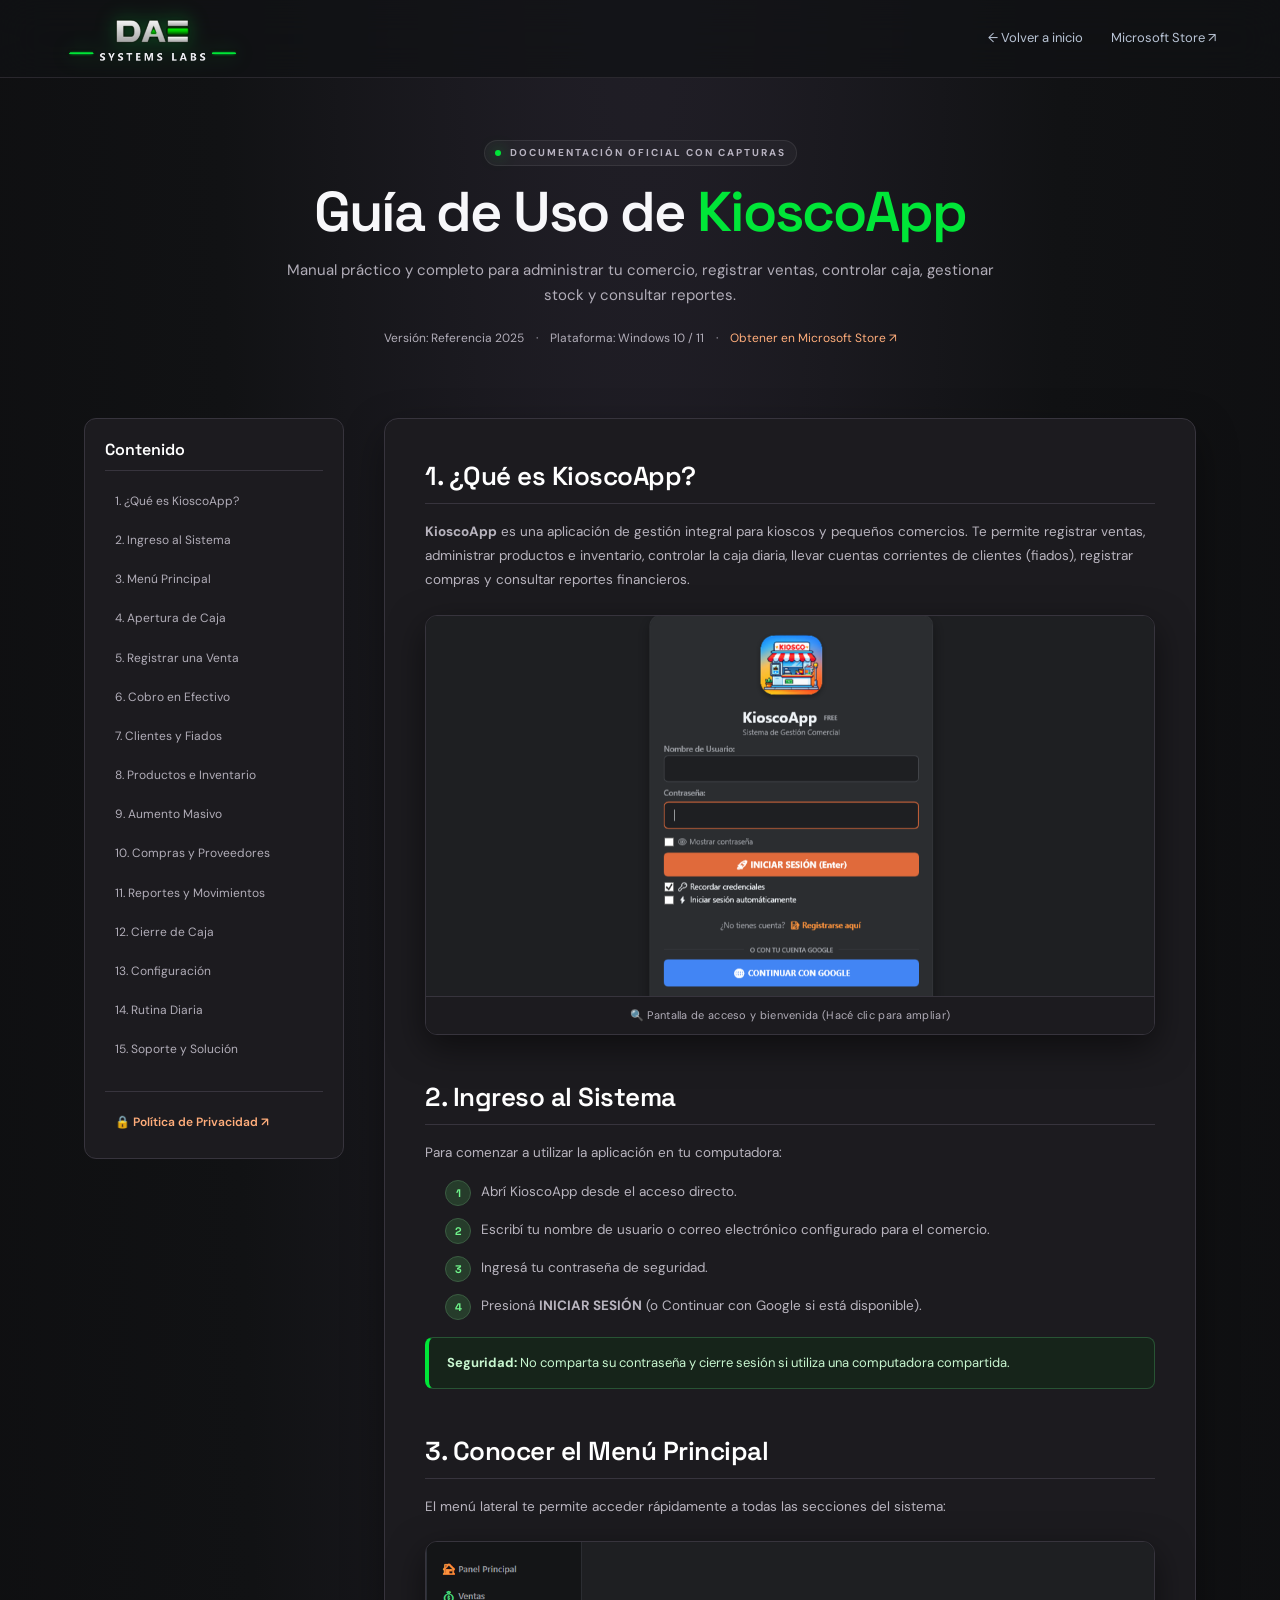
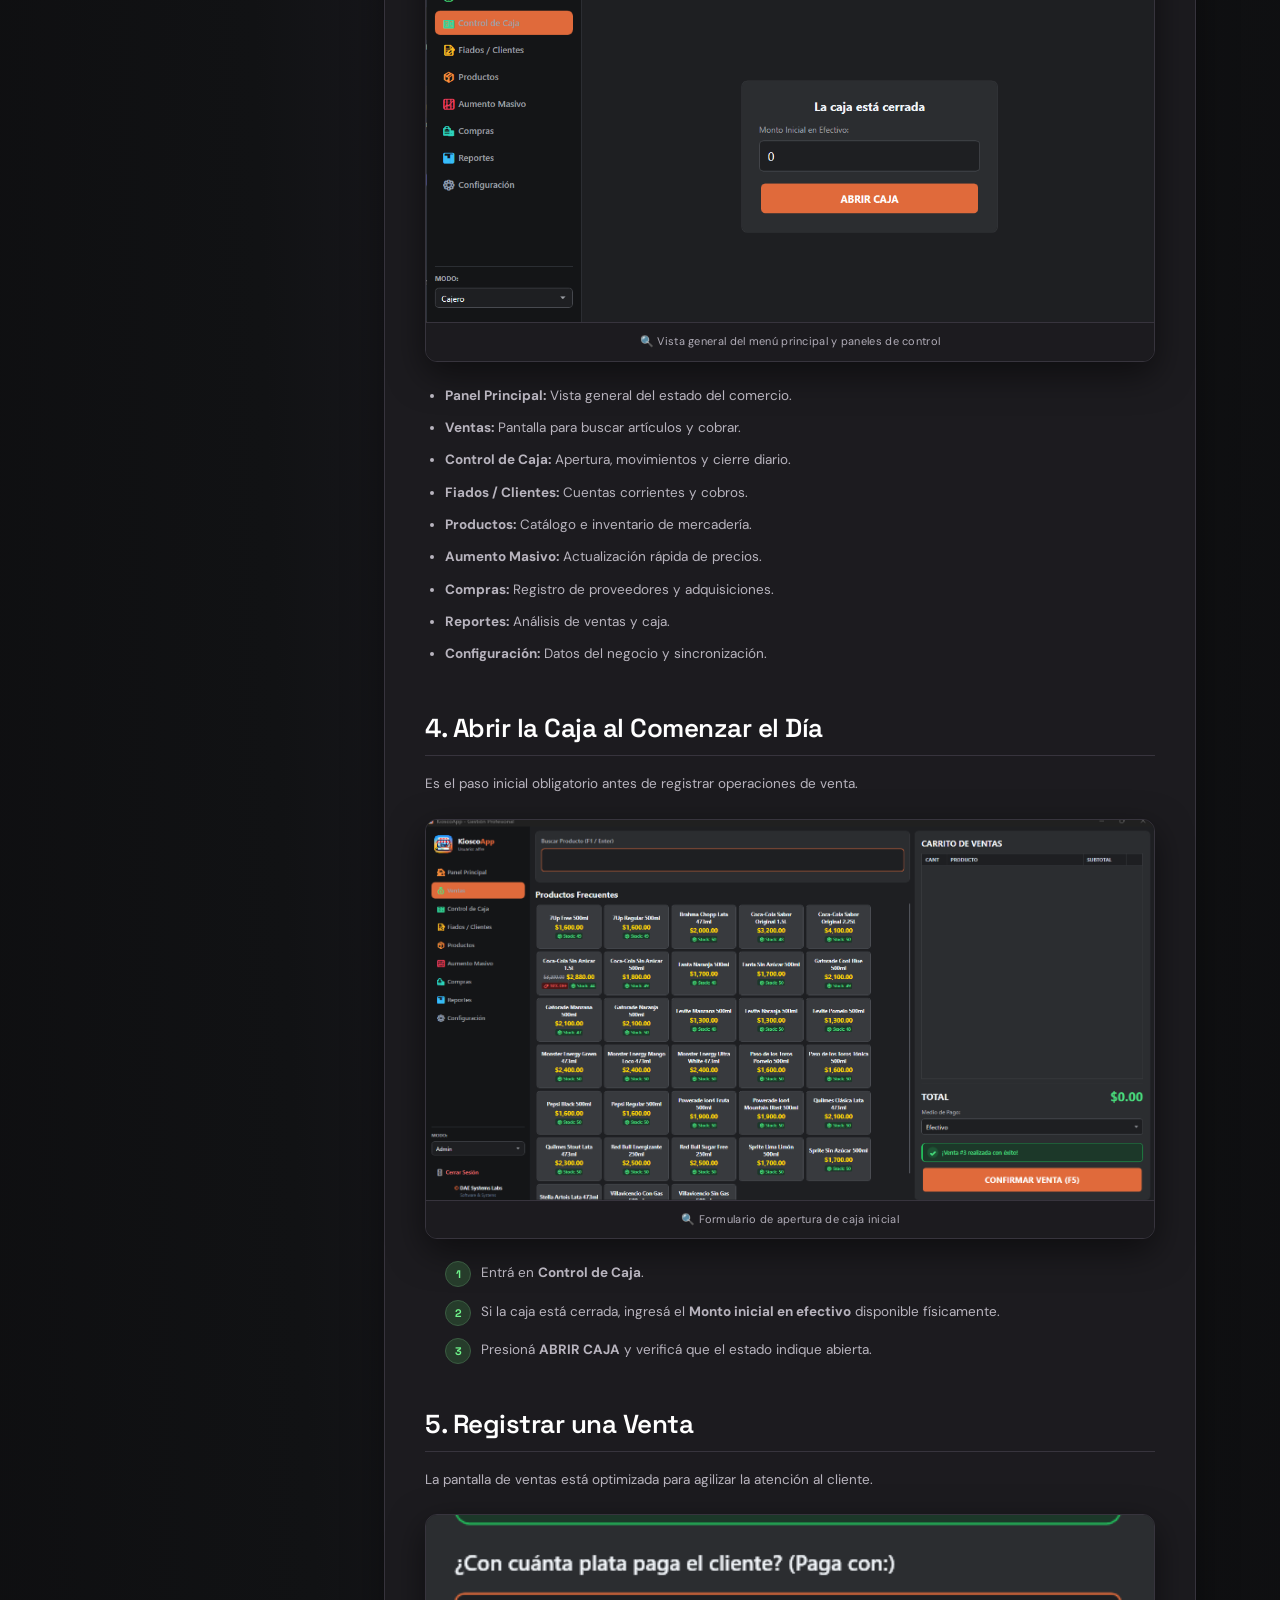
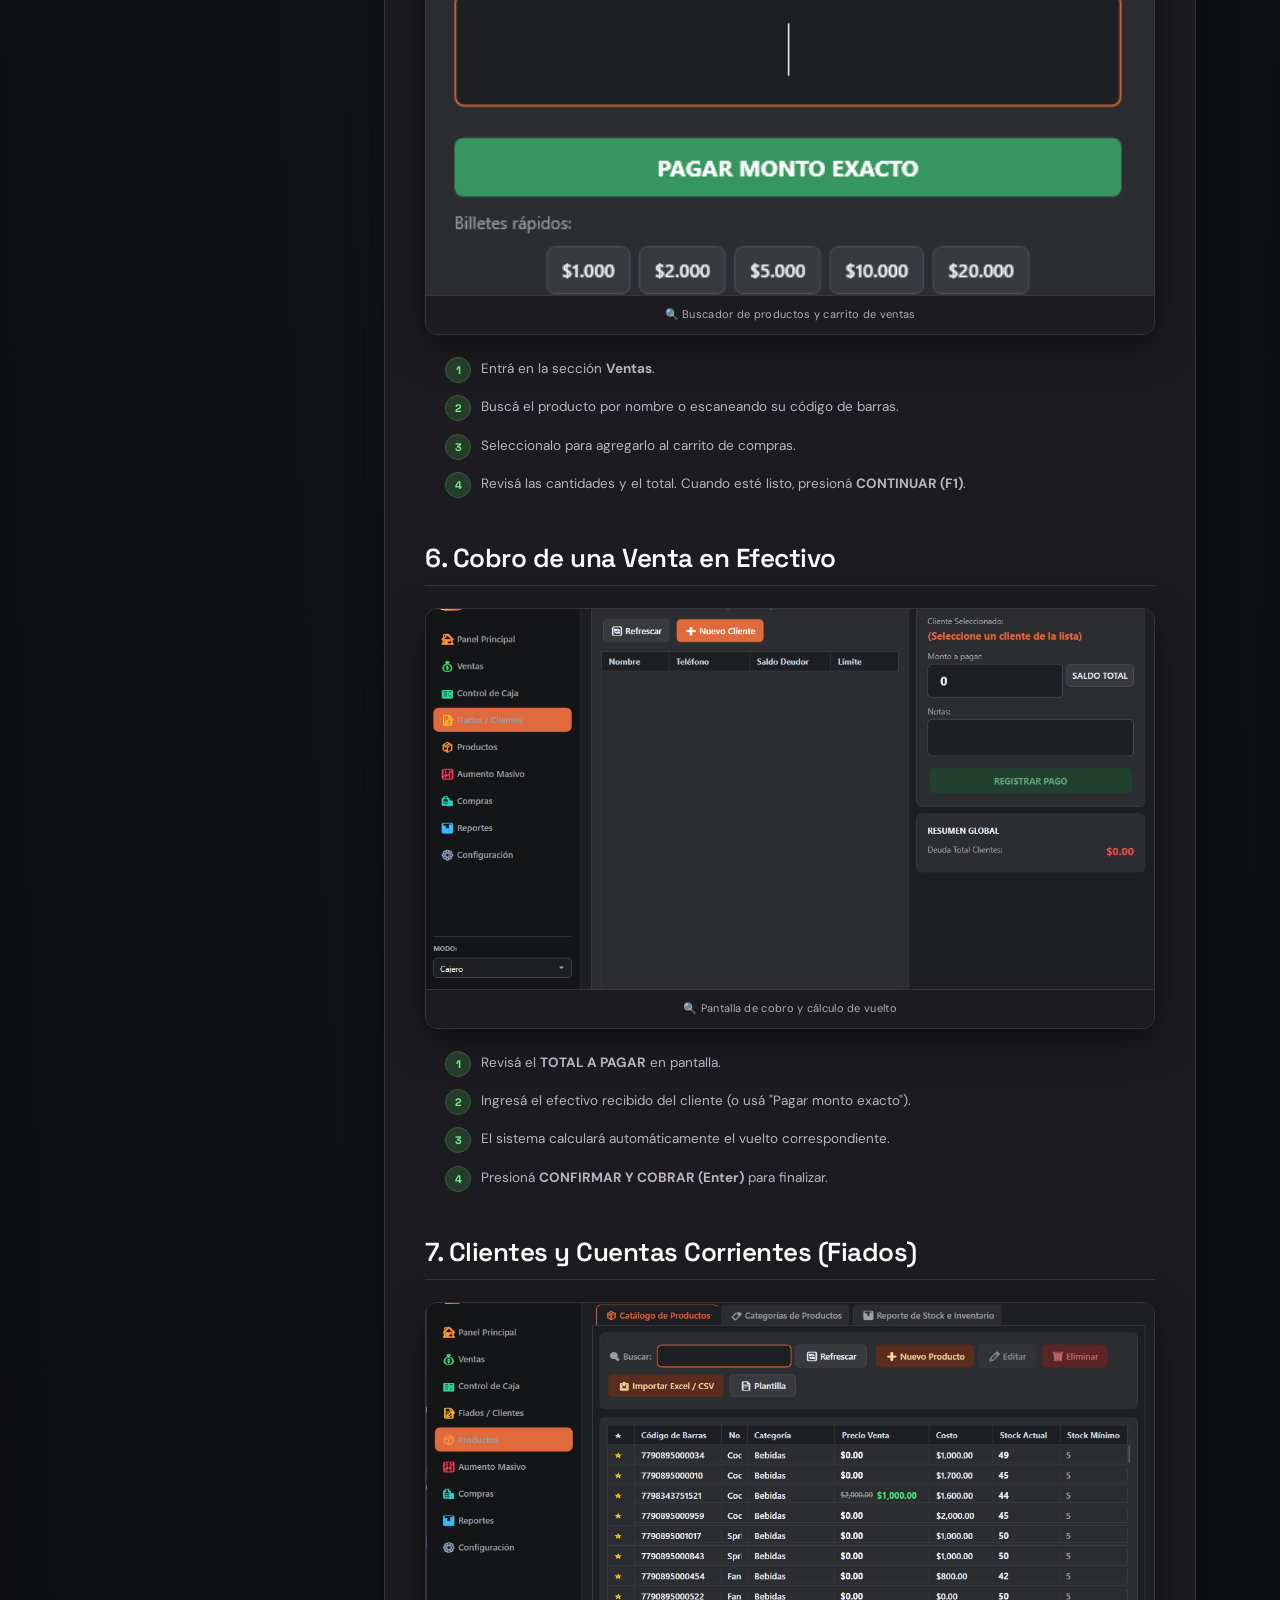
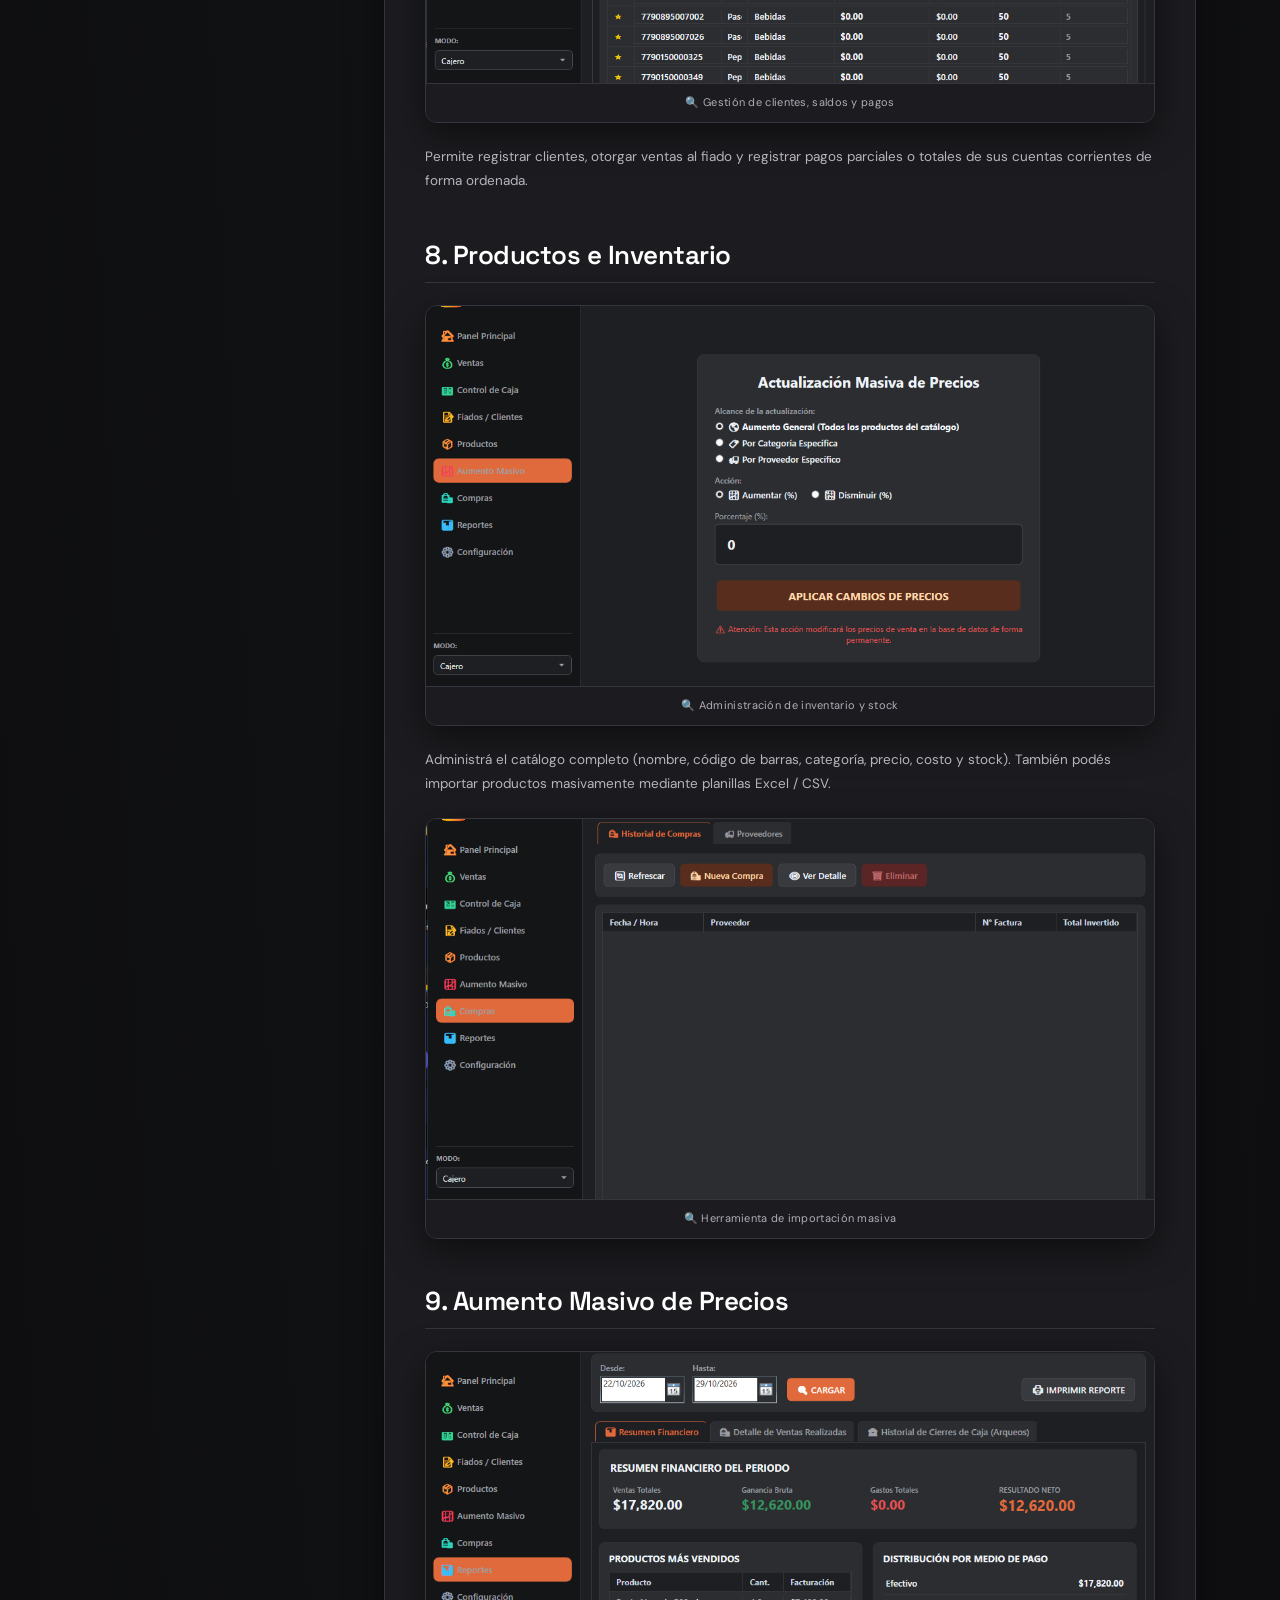
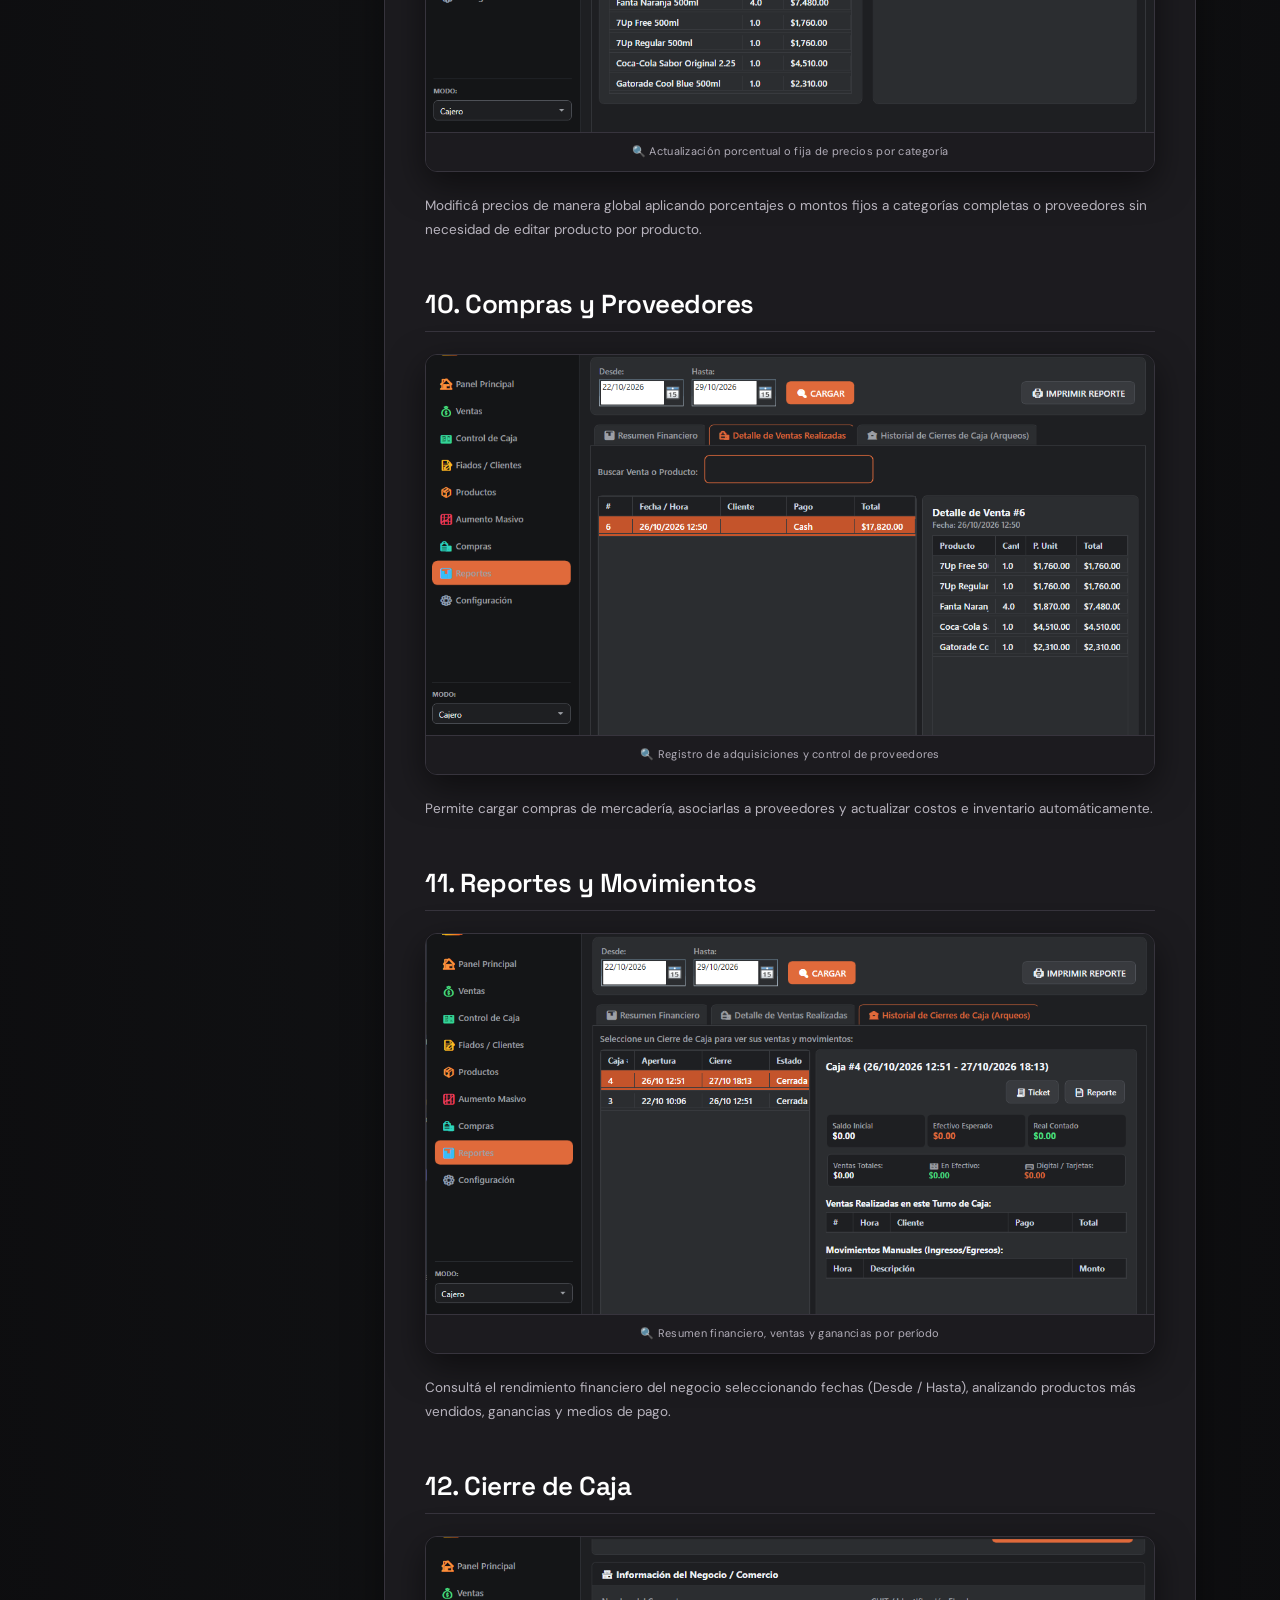
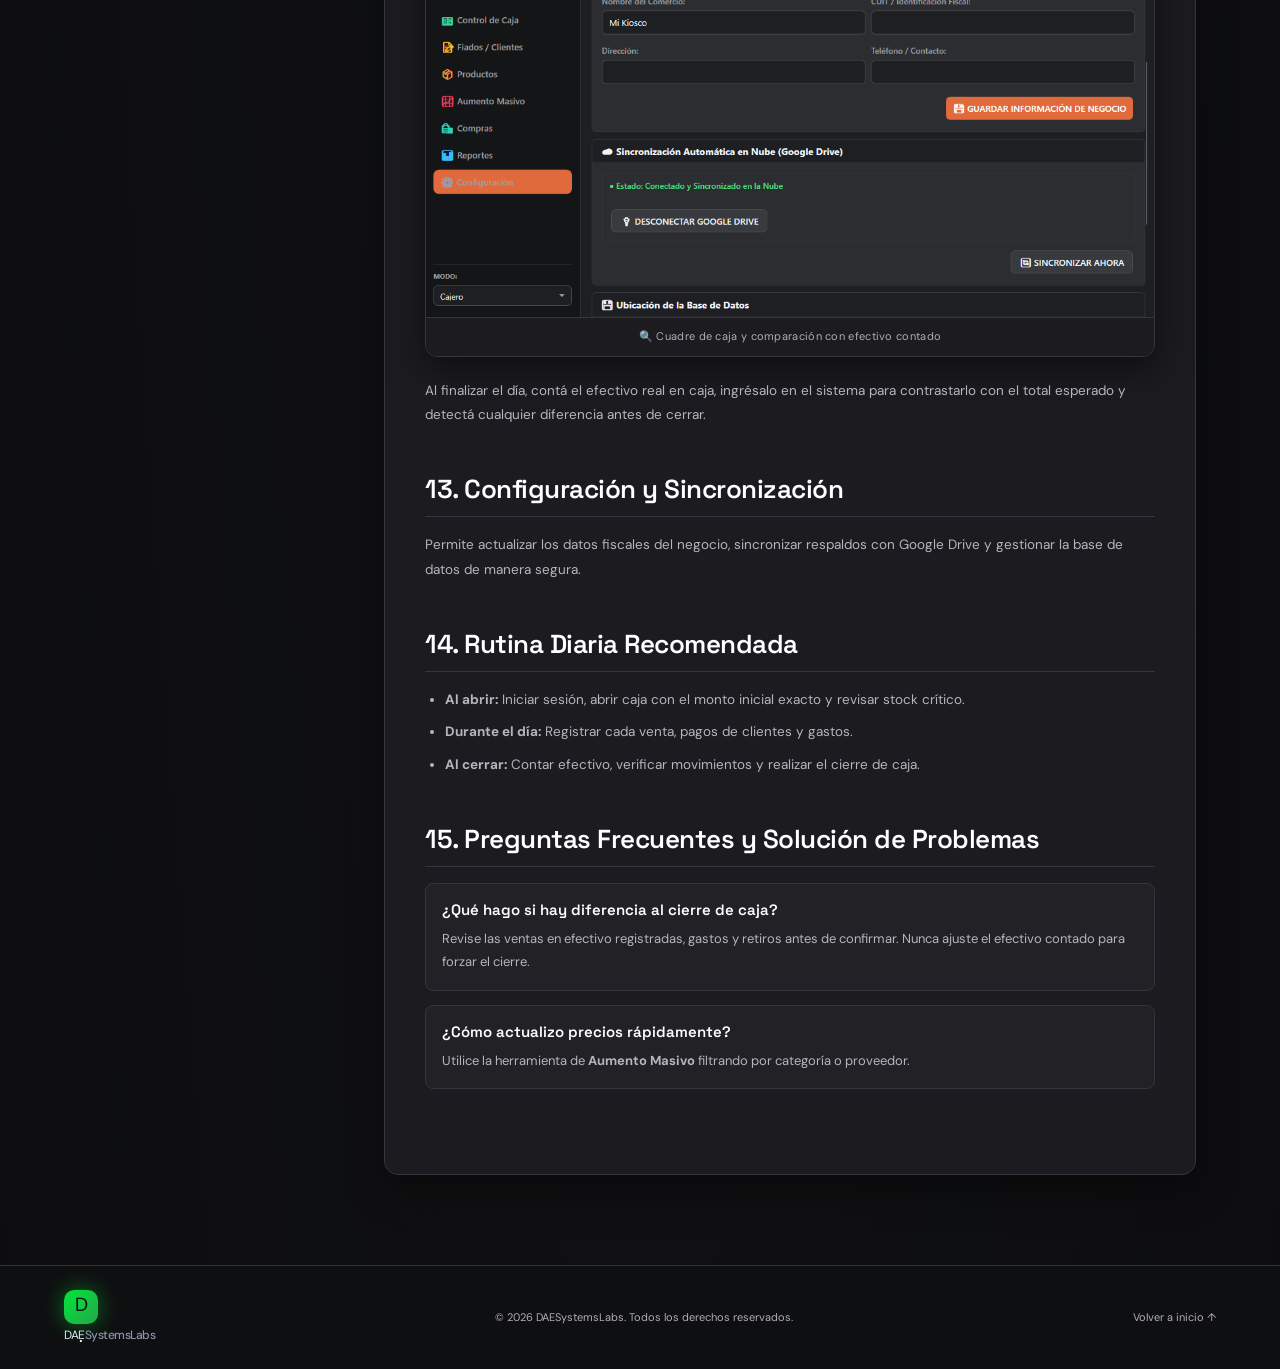
==== commit 742e82eb: "Add files via upload" ====
--- a/guia-kiosco.html
+++ b/guia-kiosco.html
@@ -7,6 +7,7 @@
   <meta name="description" content="Guía de uso oficial de KioscoApp — Manual práctico para administrar el comercio, vender y controlar la caja.">
   <title>KioscoApp | Guía de Uso y Manual Oficial — DAESystemsLabs</title>
   <link rel="stylesheet" href="estilos.css">
+  <link rel="icon" type="image/svg+xml" href="images/favicon.svg">
 </head>
 <body class="kiosk-theme">
   <header class="header">
--- a/estilos.css
+++ b/estilos.css
@@ -481,12 +481,18 @@
   background: #1c1b1f;
   border: 1px solid #38383f;
   border-radius: 16px;
-  box-shadow: 0 30px 90px rgba(0, 0, 0, 0.7), 0 0 40px rgba(0, 230, 56, 0.08);
+  box-shadow: 0 30px 90px rgba(0, 0, 0, 0.7), 0 0 55px rgba(0, 230, 56, 0.15);
   overflow: hidden;
   transform: rotate(-2deg);
   position: relative;
   z-index: 3;
-  transition: transform 0.15s ease-out, box-shadow 0.3s;
+  animation: floatWindow 4.5s ease-in-out infinite;
+  transition: transform 0.2s cubic-bezier(0.16,1,0.3,1), box-shadow 0.3s;
+}
+
+@keyframes floatWindow {
+  0%, 100% { transform: translateY(0) rotate(-4.5deg); }
+  50% { transform: translateY(-22px) rotate(-1deg); }
 }
 
 .window-top {
@@ -678,41 +684,55 @@
 /* Floating chips con magnetismo y brillo */
 .float-chip {
   position: absolute;
-  background: rgba(41, 37, 47, 0.85);
+  background: rgba(41, 37, 47, 0.9);
   border: 1px solid #51445f;
-  padding: 9px 14px;
-  border-radius: 10px;
-  font-size: 10px;
+  padding: 11px 16px;
+  border-radius: 11px;
+  font-size: 11px;
   color: #f1eafa;
   z-index: 4;
-  box-shadow: 0 12px 35px rgba(0, 0, 0, 0.6), 0 0 15px rgba(139, 92, 246, 0.2);
+  box-shadow: 0 15px 40px rgba(0, 0, 0, 0.7), 0 0 25px rgba(139, 92, 246, 0.3);
   backdrop-filter: blur(8px);
   cursor: default;
-  transition: transform 0.2s ease, border-color 0.2s, box-shadow 0.2s;
-  animation: floatChip 5s ease-in-out infinite;
+  transition: transform 0.3s cubic-bezier(0.16,1,0.3,1), border-color 0.3s, box-shadow 0.3s;
+  animation: floatChip 4s ease-in-out infinite;
 }
 .float-chip:hover {
   border-color: #a78bfa;
-  box-shadow: 0 15px 40px rgba(0, 0, 0, 0.8), 0 0 25px rgba(167, 139, 250, 0.4);
+  box-shadow: 0 20px 50px rgba(0, 0, 0, 0.9), 0 0 35px rgba(167, 139, 250, 0.5);
+  transform: scale(1.05);
 }
 .float-chip span {
   color: #c4a7ff;
   margin-right: 7px;
 }
 .chip-top {
-  top: 40px;
-  right: 0px;
+  top: 35px;
+  right: -5px;
   animation-delay: 0s;
 }
 .chip-bottom {
-  bottom: 30px;
-  left: -5px;
-  animation-delay: 2.5s;
+  bottom: 22px;
+  left: -10px;
+  animation-delay: 2s;
 }
 
 @keyframes floatChip {
-  0%, 100% { transform: translateY(0); }
-  50% { transform: translateY(-9px); }
+  0%, 100% { transform: translateY(0) scale(1); }
+  50% { transform: translateY(-22px) scale(1.06); }
+}
+
+.interactive-dash-card {
+  cursor: pointer;
+  transition: all 0.25s cubic-bezier(0.16,1,0.3,1);
+}
+.interactive-dash-card:hover {
+  transform: scale(1.03) translateY(-2px);
+  border-color: var(--mint);
+  box-shadow: 0 0 25px rgba(0, 230, 56, 0.3);
+}
+.interactive-dash-card:active {
+  transform: scale(0.98);
 }
 
 /* ========================================================
@@ -1502,8 +1522,8 @@
   margin: auto;
   padding: 85px 24px;
   display: grid;
-  grid-template-columns: 180px 1.35fr 1.1fr;
-  gap: 36px;
+  grid-template-columns: 1.35fr 1.1fr;
+  gap: 45px;
   align-items: center;
 }
 
@@ -1567,29 +1587,94 @@
   gap: 10px;
 }
 
-.about-stats-grid {
-  display: grid;
-  grid-template-columns: repeat(3, 1fr);
+.about-right-column {
+  display: flex;
+  flex-direction: column;
   gap: 20px;
   border-left: 1px solid #37343d;
   padding-left: 32px;
 }
 
+.about-stats-grid {
+  display: flex;
+  justify-content: space-between;
+  gap: 24px;
+  align-items: flex-start;
+}
+
+.code-terminal-widget {
+  background: #131216;
+  border: 1px solid #37343d;
+  border-radius: 12px;
+  overflow: hidden;
+  box-shadow: 0 15px 40px rgba(0, 0, 0, 0.6), 0 0 25px rgba(0, 230, 56, 0.1);
+  font-family: 'Fira Code', Consolas, monospace;
+  font-size: 11px;
+  width: 100%;
+}
+.terminal-top {
+  background: #18171c;
+  border-bottom: 1px solid #37343d;
+  padding: 8px 12px;
+  display: flex;
+  align-items: center;
+  gap: 6px;
+  color: #8998b0;
+}
+.terminal-top b {
+  margin-left: 6px;
+  font-weight: 500;
+  color: #d1d5db;
+  font-size: 10px;
+}
+.terminal-status {
+  margin-left: auto;
+  font-size: 8px;
+  color: #70f58b;
+  display: flex;
+  align-items: center;
+  gap: 4px;
+}
+.terminal-body {
+  padding: 12px;
+  height: 95px;
+  overflow: hidden;
+  display: flex;
+  flex-direction: column;
+  justify-content: flex-end;
+  color: #a3fbc0;
+  line-height: 1.6;
+}
+.terminal-body code {
+  display: block;
+  white-space: pre-wrap;
+  animation: fadeInCode 0.3s ease-out;
+}
+@keyframes fadeInCode {
+  from { opacity: 0; transform: translateY(6px); }
+  to { opacity: 1; transform: translateY(0); }
+}
+
+.about-stat {
+  flex: 1;
+}
+
 .about-stat b {
-  font: 600 40px 'Space Grotesk', sans-serif;
+  font: 600 36px 'Space Grotesk', sans-serif;
   display: block;
   color: #e9efff;
   line-height: 1;
   margin-bottom: 6px;
+  white-space: nowrap;
   background: linear-gradient(135deg, #fff, #b1adb8);
   -webkit-background-clip: text;
   background-clip: text;
   color: transparent;
 }
 .about-stat span {
-  font-size: 10.5px;
+  font-size: 10px;
   color: #8c9bb0;
-  line-height: 1.5;
+  line-height: 1.4;
   display: block;
 }
 
@@ -2127,8 +2212,9 @@
     height: 190px;
   }
   .about-stats-grid {
-    grid-template-columns: 1fr;
-    gap: 16px;
+    display: flex;
+    justify-content: space-between;
+    gap: 12px;
   }
   .about-symbol {
     width: 140px;
